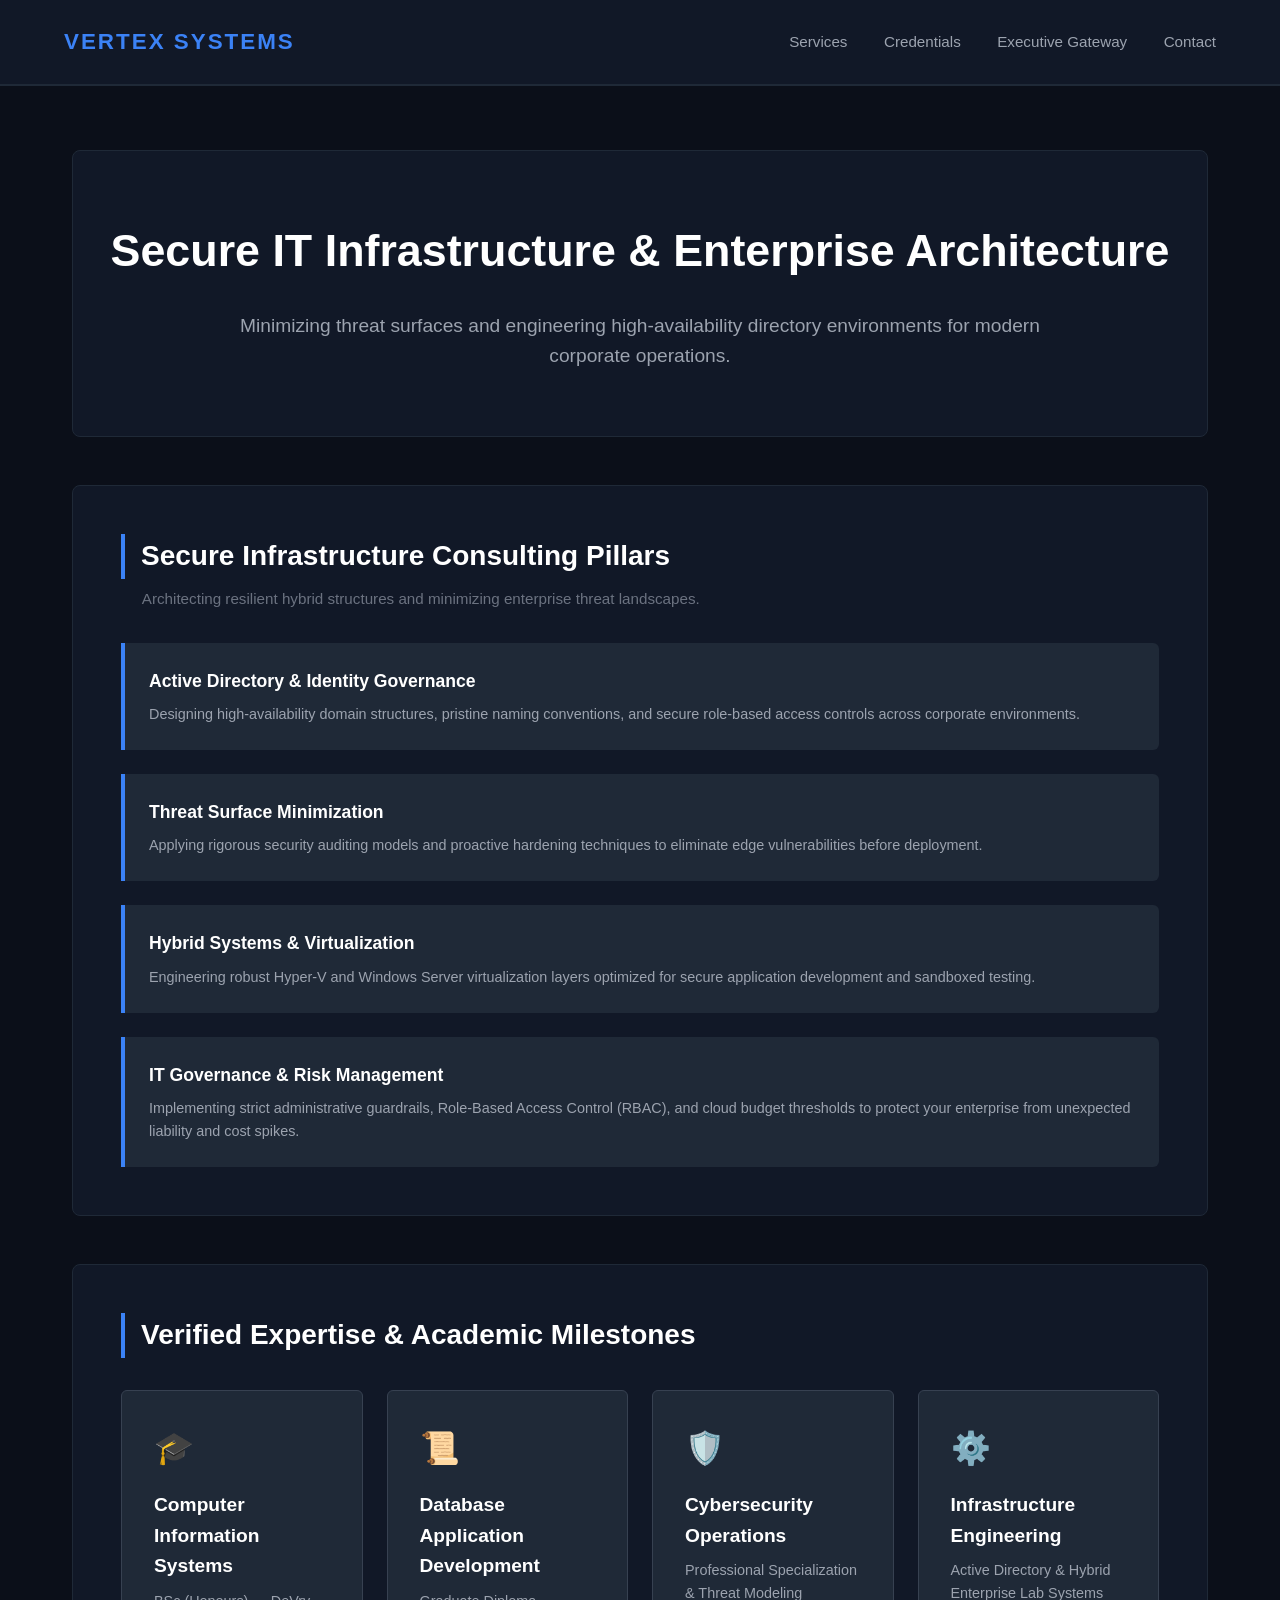
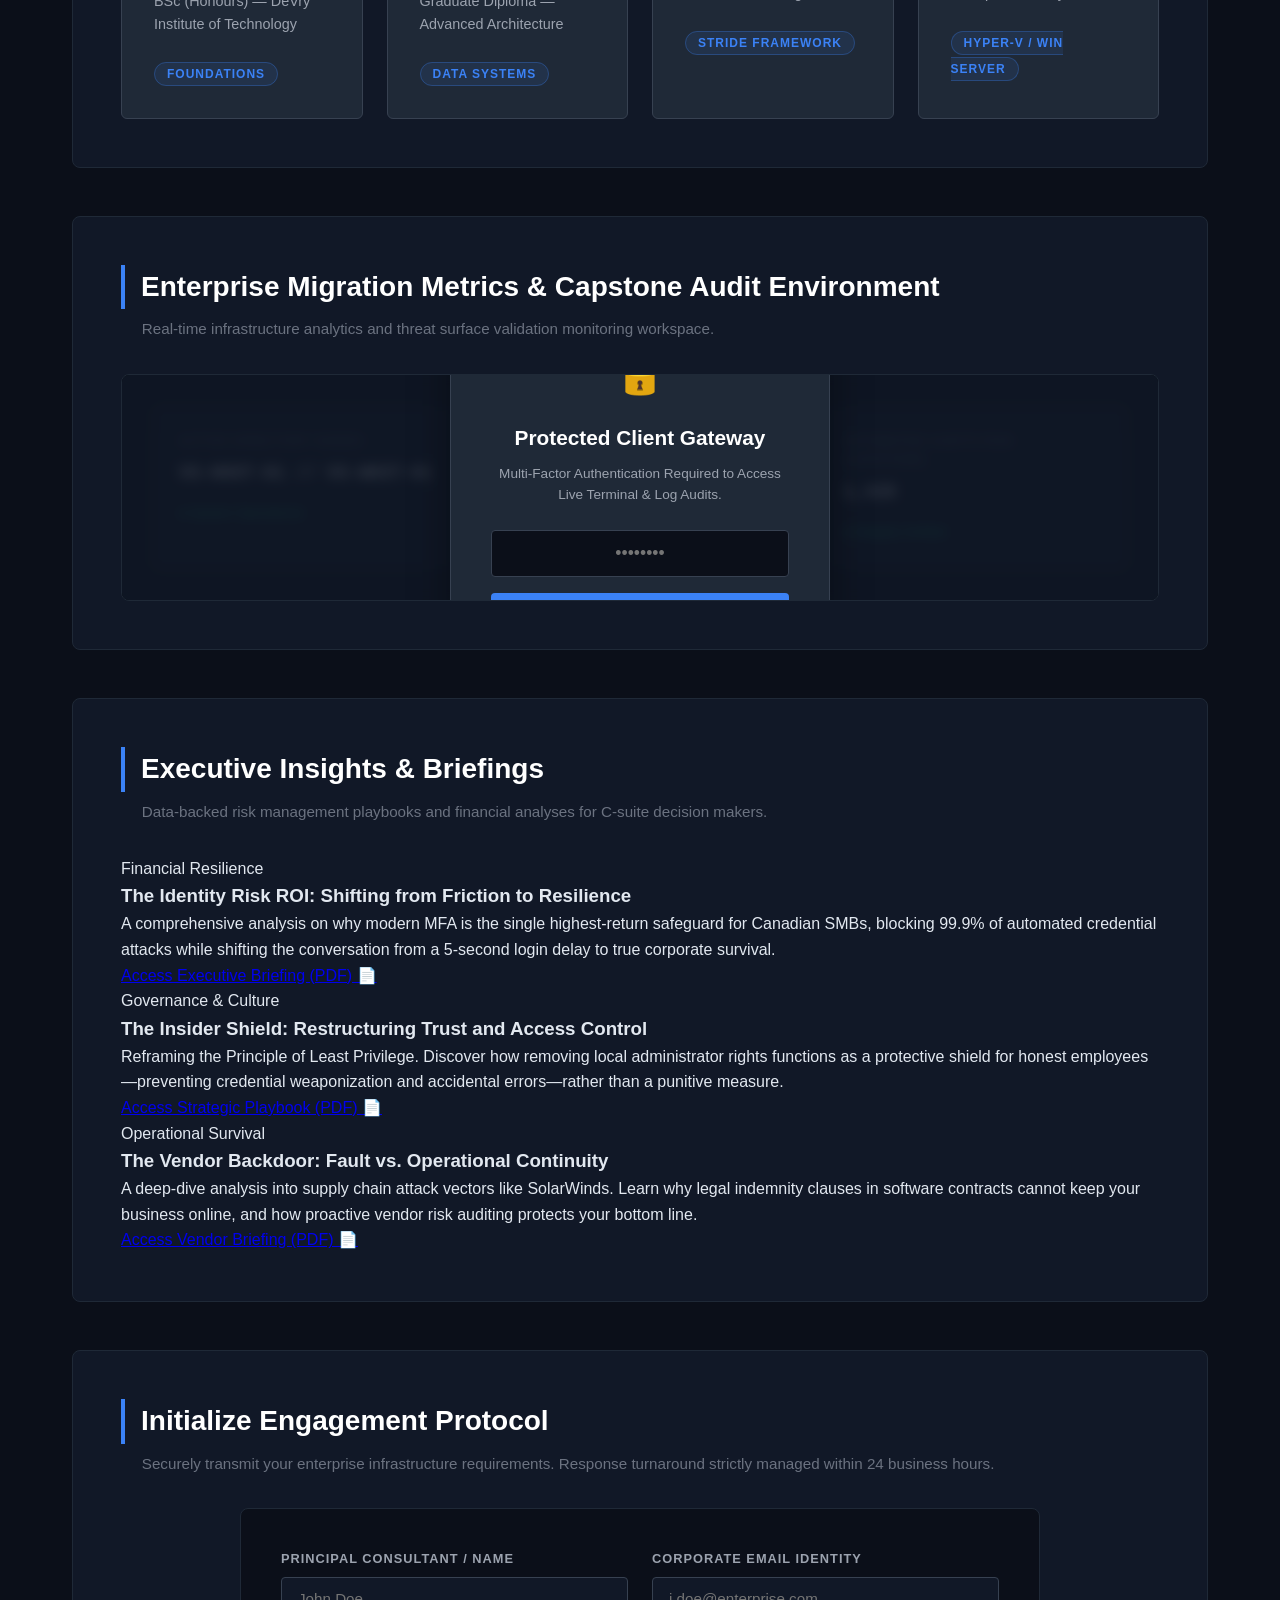
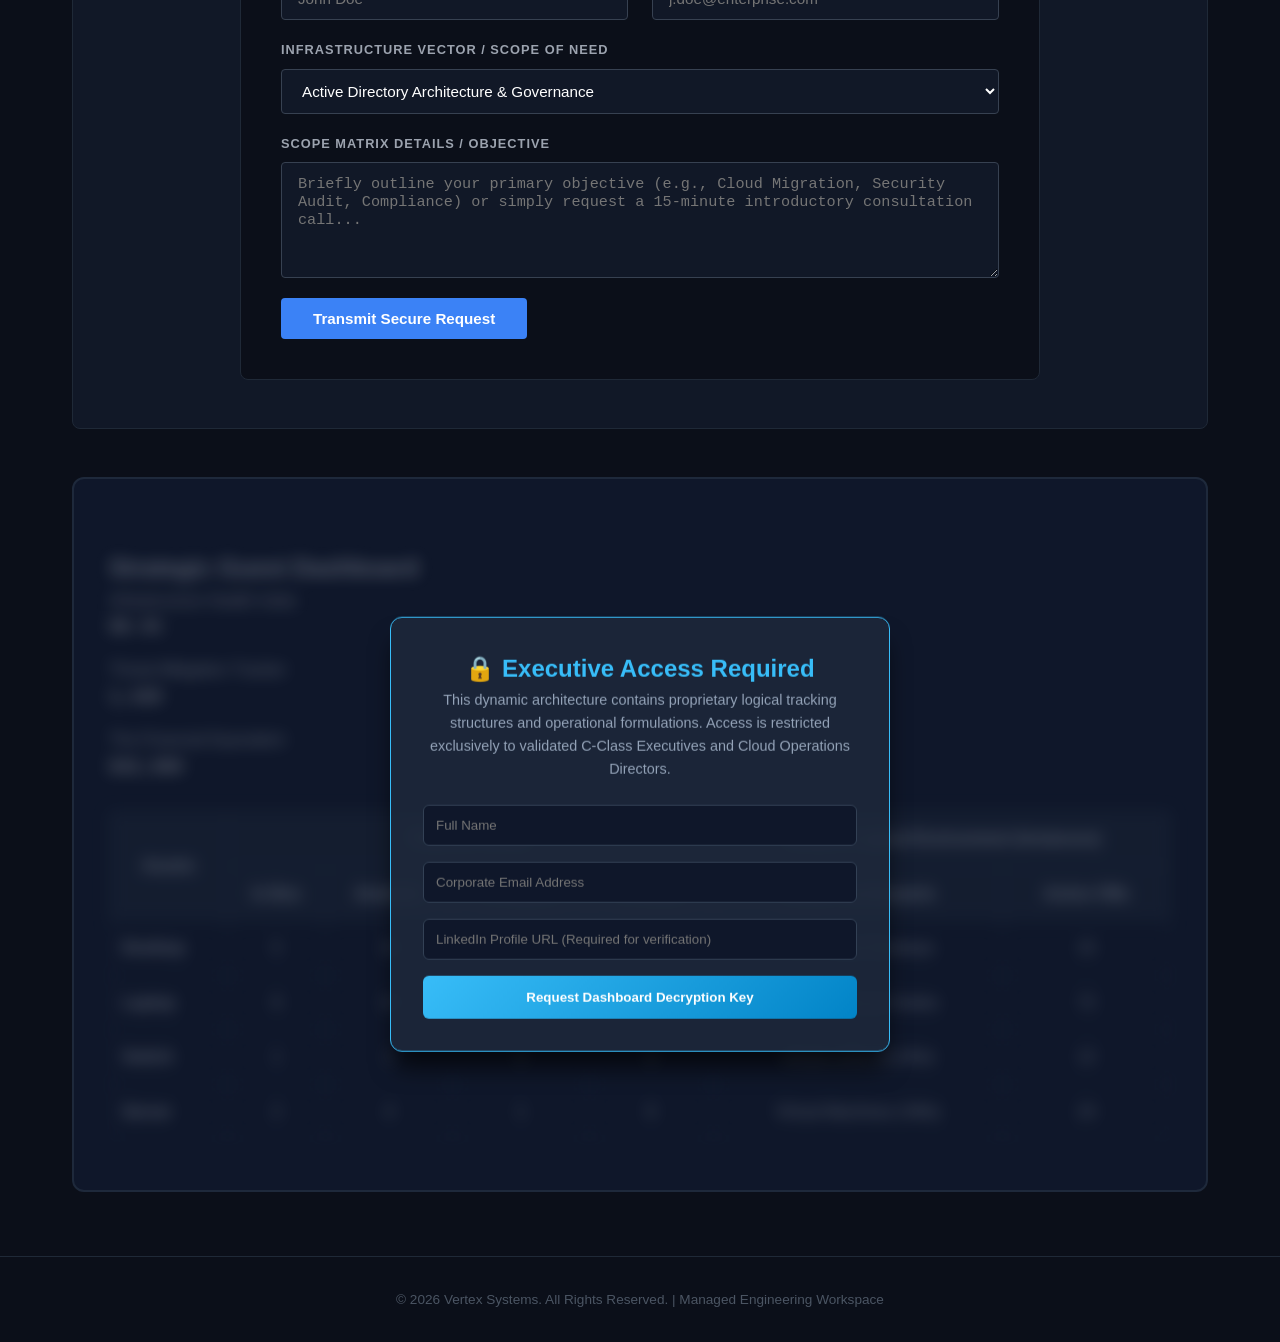
==== index.html @ 4aa9e93c "Fresh deployment to Vertex Systems organization" ====
<!DOCTYPE html>
<html lang="en">

<head>
    <meta charset="UTF-8">
    <meta name="viewport" content="width=device-width, initial-scale=1.0">
    <title>Vertex Systems | Secure Infrastructure Consulting</title>
    <link rel="stylesheet" href="style.css">
</head>

<body>

    <header>
        <div class="logo">VERTEX SYSTEMS</div>
        <nav>
            <a href="#services">Services</a>
            <a href="#portfolio">Credentials</a>
            <a href="#dashboard">Executive Gateway</a>
            <a href="#contact">Contact</a>
        </nav>
    </header>

    <main>

        <section id="hero">
            <h1>Secure IT Infrastructure & Enterprise Architecture</h1>
            <p>Minimizing threat surfaces and engineering high-availability directory environments for modern corporate
                operations.</p>
        </section>

        <section id="services">
            <h2>Secure Infrastructure Consulting Pillars</h2>
            <p class="section-subtitle">Architecting resilient hybrid structures and minimizing enterprise threat
                landscapes.</p>

            <div class="services-list">
                <div class="service-item">
                    <h4>Active Directory & Identity Governance</h4>
                    <p>Designing high-availability domain structures, pristine naming conventions, and secure role-based
                        access controls across corporate environments.</p>
                </div>
                <div class="service-item">
                    <h4>Threat Surface Minimization</h4>
                    <p>Applying rigorous security auditing models and proactive hardening techniques to eliminate edge
                        vulnerabilities before deployment.</p>
                </div>
                <!-- 3. Hybrid Systems Section -->
                <div class="service-item">
                    <h4>Hybrid Systems & Virtualization</h4>
                    <p>Engineering robust Hyper-V and Windows Server virtualization layers optimized for secure
                        application development and sandboxed testing.</p>
                </div> <!-- 👈 THIS CLOSING TAG MUST SIT DIRECTLY HERE -->

                <!-- 4. Governance Section -->
                <div class="service-item">
                    <h4>IT Governance & Risk Management</h4>
                    <p>Implementing strict administrative guardrails, Role-Based Access Control (RBAC), and cloud budget
                        thresholds to protect your enterprise from unexpected liability and cost spikes.</p>
                </div>
            </div>
            </div>
        </section>

        <section id="portfolio">
            <h2>Verified Expertise & Academic Milestones</h2>
            <div class="credentials-grid">

                <div class="credential-card">
                    <div class="card-icon">🎓</div>
                    <h3>Computer Information Systems</h3>
                    <p>BSc (Honours) — DeVry Institute of Technology</p>
                    <span class="badge">Foundations</span>
                </div>

                <div class="credential-card">
                    <div class="card-icon">📜</div>
                    <h3>Database Application Development</h3>
                    <p>Graduate Diploma — Advanced Architecture</p>
                    <span class="badge">Data Systems</span>
                </div>

                <div class="credential-card">
                    <div class="card-icon">🛡️</div>
                    <h3>Cybersecurity Operations</h3>
                    <p>Professional Specialization & Threat Modeling</p>
                    <span class="badge">STRIDE Framework</span>
                </div>

                <div class="credential-card">
                    <div class="card-icon">⚙️</div>
                    <h3>Infrastructure Engineering</h3>
                    <p>Active Directory & Hybrid Enterprise Lab Systems</p>
                    <span class="badge">Hyper-V / Win Server</span>
                </div>

            </div>
        </section>

        <section id="dashboard">
            <h2>Enterprise Migration Metrics & Capstone Audit Environment</h2>
            <p class="section-subtitle">Real-time infrastructure analytics and threat surface validation monitoring
                workspace.</p>

            <div class="dashboard-wrapper">
                <div class="metrics-grid">
                    <div class="metric-box">
                        <span class="metric-label">Active Directory Nodes</span>
                        <span class="metric-value">VS-HOST-01 // VS-WKST-01</span>
                        <span class="metric-status online">● System Operational</span>
                    </div>
                    <div class="metric-box">
                        <span class="metric-label">Active Threat Surface Index</span>
                        <span class="metric-value">0.02%</span>
                        <span class="metric-status secure">● Highly Protected</span>
                    </div>
                    <div class="metric-box">
                        <span class="metric-label">Automated Audits Run (Capstone)</span>
                        <span class="metric-value">1,428</span>
                        <span class="metric-status complete">● Integrity Verified</span>
                    </div>
                </div>

                <div class="dashboard-overlay">
                    <div class="login-prompt">
                        <div class="shield-lock">🔒</div>
                        <h3>Protected Client Gateway</h3>
                        <p>Multi-Factor Authentication Required to Access Live Terminal & Log Audits.</p>
                        <input type="password" placeholder="••••••••" disabled class="mock-input">
                        <button class="mock-btn" onclick="return false;">Authenticate Gateway</button>
                    </div>
                </div>
            </div>
        </section>
        <!-- ========================================== -->
        <!--       EXECUTIVE INSIGHTS LIBRARY SECTION    -->
        <!-- ========================================== -->
        <section id="insights" class="insights-section">
            <div class="section-header">
                <h2>Executive Insights & Briefings</h2>
                <p class="section-subtitle">Data-backed risk management playbooks and financial analyses for C-suite
                    decision makers.</p>
            </div>

            <div class="insights-container">
                <!-- Card 1: Identity Risk ROI -->
                <div class="insight-card">
                    <div class="card-tag">Financial Resilience</div>
                    <h3>The Identity Risk ROI: Shifting from Friction to Resilience</h3>
                    <p>A comprehensive analysis on why modern MFA is the single highest-return safeguard for Canadian
                        SMBs, blocking 99.9% of automated credential attacks while shifting the conversation from a
                        5-second login delay to true corporate survival.</p>
                    <a href="assets/docs/VTX_Identity_Risk_ROI.pdf" class="insight-btn" target="_blank">Access Executive
                        Briefing (PDF) 📄</a>
                </div>

                <!-- Card 2: Insider Threat Shield -->
                <div class="insight-card">
                    <div class="card-tag">Governance & Culture</div>
                    <h3>The Insider Shield: Restructuring Trust and Access Control</h3>
                    <p>Reframing the Principle of Least Privilege. Discover how removing local administrator rights
                        functions as a protective shield for honest employees—preventing credential weaponization and
                        accidental errors—rather than a punitive measure.</p>
                    <a href="assets/docs/VTX_Insider_Threat_Shield.pdf" class="insight-btn" target="_blank">Access
                        Strategic Playbook (PDF) 📄</a>
                </div>

                <!-- Card 3: Supply Chain Risk -->
                <div class="insight-card">
                    <div class="card-tag">Operational Survival</div>
                    <h3>The Vendor Backdoor: Fault vs. Operational Continuity</h3>
                    <p>A deep-dive analysis into supply chain attack vectors like SolarWinds. Learn why legal indemnity
                        clauses in software contracts cannot keep your business online, and how proactive vendor risk
                        auditing protects your bottom line.</p>
                    <a href="assets/docs/VTX_Supply_Chain_Risk.pdf" class="insight-btn" target="_blank">Access Vendor
                        Briefing (PDF) 📄</a>
                </div>
            </div>
        </section>
        <section id="contact">
            <h2>Initialize Engagement Protocol</h2>
            <p class="section-subtitle">Securely transmit your enterprise infrastructure requirements. Response
                turnaround strictly managed within 24 business hours.</p>

            <div class="contact-container">
                <form class="secure-form" action="https://formspree.io/f/mpqnklyq" method="POST" id="engagement-form">
                    <div class="form-row">
                        <div class="input-group">
                            <label>Principal Consultant / Name</label>
                            <input type="text" name="name" placeholder="John Doe" required>
                        </div>
                        <div class="input-group">
                            <label>Corporate Email Identity</label>
                            <input type="email" name="email" placeholder="j.doe@enterprise.com" required>
                        </div>
                    </div>

                    <div class="input-group">
                        <label>Infrastructure Vector / Scope of Need</label>
                        <select name="vector">
                            <option value="Active Directory Architecture & Governance">Active Directory Architecture &
                                Governance</option>
                            <option value="Threat Surface Minimization & Hardening">Threat Surface Minimization &
                                Hardening</option>
                            <option value="Hybrid Infrastructure & Hyper-V Deployment">Hybrid Infrastructure & Hyper-V
                                Deployment</option>
                            <option value="Full-Scale Corporate Security Audit">Full-Scale Corporate Security Audit
                            </option>
                        </select>
                    </div>

                    <div class="input-group">
                        <label>SCOPE MATRIX DETAILS / OBJECTIVE</label>
                        <textarea rows="5" name="details"
                            placeholder="Briefly outline your primary objective (e.g., Cloud Migration, Security Audit, Compliance) or simply request a 15-minute introductory consultation call..."></textarea>
                    </div>

                    <button type="submit" class="submit-btn">Transmit Secure Request</button>
                </form>
            </div>
        </section>
        <!-- 1. ADD THIS NEW WRAPPER AND OVERLAY RIGHT ABOVE YOUR CODE -->
        <div class="executive-gate-wrapper">

            <div class="gatekeeper-overlay">
                <h3>🔒 Executive Access Required</h3>
                <p>This dynamic architecture contains proprietary logical tracking structures and operational
                    formulations. Access is restricted exclusively to validated C-Class Executives and Cloud Operations
                    Directors.</p>

                <form id="gatekeeperForm"
                    onsubmit="event.preventDefault(); alert('Access Request Submitted. Your LinkedIn profile will be verified manually within 2 business hours.');">
                    <input type="text" placeholder="Full Name" class="gate-input" required />
                    <input type="email" placeholder="Corporate Email Address" class="gate-input" required />
                    <input type="url" placeholder="LinkedIn Profile URL (Required for verification)" class="gate-input"
                        required />
                    <button type="submit" class="gate-btn">Request Dashboard Decryption Key</button>
                </form>
            </div>

            <!-- 2. ADD THIS BLUR TAG RIGHT BEFORE YOUR CODE STARTS -->
            <div class="dashboard-blur-container">

                <!-- ======================================================== -->
                <div class="dashboard-container">
                    <h2>Strategic Guest Dashboard</h2>

                    <div class="macro-metrics">
                        <div class="metric-card">
                            <span>Infrastructure Health Index</span>
                            <div class="metric-value" id="health-index">--%</div>
                        </div>
                        <div class="metric-card">
                            <span>Threat Mitigation Tracker</span>
                            <div class="metric-value" id="threat-tracker">--</div>
                        </div>
                        <div class="metric-card">
                            <span>The Financial Equivalent</span>
                            <div class="metric-value" id="financial-value">$--</div>
                        </div>
                    </div>

                    <table class="asset-table">
                        <thead>
                            <tr>
                                <th rowspan="2">Assets</th>
                                <th colspan="4" class="header-physical">Physical Assets</th>
                                <th colspan="2" class="header-virtual">Virtual & Logical Environment (Instances)</th>
                            </tr>
                            <tr>
                                <th>In Box</th>
                                <th>Available</th>
                                <th>In Repairs</th>
                                <th>In Action</th>
                                <th>Virtual Counterparts</th>
                                <th>Active VMs</th>
                            </tr>
                        </thead>
                        <tbody>
                            <tr>
                                <td class="row-header">Desktop</td>
                                <td id="phys-desktop-box">--</td>
                                <td id="phys-desktop-avail">--</td>
                                <td id="phys-desktop-repair">--</td>
                                <td id="phys-desktop-action">--</td>
                                <td>VDI / Cloud Desktops</td>
                                <td id="virt-desktop-vms" class="virt-cell">--</td>
                            </tr>
                            <tr>
                                <td class="row-header">Laptop</td>
                                <td id="phys-laptop-box">--</td>
                                <td id="phys-laptop-avail">--</td>
                                <td id="phys-laptop-repair">--</td>
                                <td id="phys-laptop-action">--</td>
                                <td>Remote Secure Nodes</td>
                                <td id="virt-laptop-vms" class="virt-cell">--</td>
                            </tr>
                            <tr>
                                <td class="row-header">Switch</td>
                                <td id="phys-switch-box">--</td>
                                <td id="phys-switch-avail">--</td>
                                <td id="phys-switch-repair">--</td>
                                <td id="phys-switch-action">--</td>
                                <td>Virtual LANs (VLANs)</td>
                                <td id="virt-switch-vms" class="virt-cell">--</td>
                            </tr>
                            <tr>
                                <td class="row-header">Server</td>
                                <td id="phys-server-box">--</td>
                                <td id="phys-server-avail">--</td>
                                <td id="phys-server-repair">--</td>
                                <td id="phys-server-action">--</td>
                                <td>Virtual Machines (VMs)</td>
                                <td id="virt-server-vms" class="virt-cell">--</td>
                            </tr>
                        </tbody>
                    </table>
                </div>
                <!-- ======================================================== -->

                <!-- 3. ADD THESE TWO CLOSING TAGS AT THE VERY END (Below your table) -->
            </div> <!-- Closes the dashboard-blur-container -->
        </div> <!-- Closes the executive-gate-wrapper -->
    </main>

    <footer>
        <p>&copy; 2026 Vertex Systems. All Rights Reserved. | Managed Engineering Workspace</p>
    </footer>
    <script src="js/bootstrap.bundle.min.js"></script>


    <script src="app.js" defer></script>
</body>

</html>
---- style.css ----
/* ==========================================================================
   VERTEX SYSTEMS - CORE STRUCTURAL BLUEPRINT
   ========================================================================== */

/* 1. GLOBAL RESET & BASE RULES */
* {
    margin: 0;
    padding: 0;
    box-sizing: border-box;
}

body {
    font-family: 'Segoe UI', Tahoma, Geneva, Verdana, sans-serif;
    background-color: #0b0f19;
    /* Deep Tech Slate Dark Mode */
    color: #e2e8f0;
    /* Crisp Off-White Text */
    line-height: 1.6;
}

/* 2. HEADER & NAVIGATION LAYOUT */
header {
    background-color: #111827;
    /* Dark Obsidian Banner */
    display: flex;
    justify-content: space-between;
    align-items: center;
    padding: 1.5rem 4rem;
    border-bottom: 2px solid #1f2937;
    /* Clean Accent Separator */
    position: sticky;
    top: 0;
    z-index: 100;
}

header .logo {
    font-size: 1.4rem;
    font-weight: 700;
    letter-spacing: 2px;
    color: #3b82f6;
    /* Cyber Blue Accent */
}

nav a {
    color: #9ca3af;
    text-decoration: none;
    margin-left: 2rem;
    font-size: 0.95rem;
    font-weight: 500;
    transition: color 0.3s ease;
}

nav a:hover {
    color: #3b82f6;
    /* Smooth Hover Transition */
}

/* 3. MAIN WORKSPACE CONTAINER */
main {
    max-width: 1200px;
    margin: 0 auto;
    padding: 4rem 2rem;
}

/* 4. HERO INTRODUCTION SECTION */
#hero {
    text-align: center;
    padding: 4rem 1rem 4rem 1rem;
}

#hero h1 {
    font-size: 2.8rem;
    color: #ffffff;
    margin-bottom: 1.5rem;
    font-weight: 800;
}

#hero p {
    font-size: 1.2rem;
    color: #9ca3af;
    max-width: 800px;
    margin: 0 auto;
}

/* 5. GENERAL SECTION CONTAINER BOILERPLATE */
section {
    background-color: #111827;
    border: 1px solid #1f2937;
    border-radius: 8px;
    padding: 3rem;
    margin-bottom: 3rem;
}

section h2 {
    font-size: 1.75rem;
    color: #ffffff;
    margin-bottom: 0.5rem;
    border-left: 4px solid #3b82f6;
    /* Brand Identity Bar */
    padding-left: 1rem;
}

.section-subtitle {
    color: #6b7280;
    font-size: 0.95rem;
    margin-bottom: 2rem;
    padding-left: 1.3rem;
}

/* 6. SERVICES SECTION PILLARS */
.services-list {
    display: flex;
    flex-direction: column;
    gap: 1.5rem;
}

.service-item {
    background-color: #1f2937;
    border-left: 4px solid #3b82f6;
    /* Accent brand edge */
    padding: 1.5rem;
    border-radius: 0 6px 6px 0;
    transition: transform 0.2s ease, background-color 0.2s ease;
}

.service-item:hover {
    transform: translateX(5px);
    /* Smooth nudge forward on hover */
    background-color: #253047;
    /* Deepens slightly */
}

.service-item h4 {
    color: #ffffff;
    font-size: 1.1rem;
    margin-bottom: 0.5rem;
}

.service-item p {
    font-size: 0.9rem;
    color: #9ca3af;
}

/* 7. TRUST VAULT CREDENTIALS GRID */
.credentials-grid {
    display: grid;
    grid-template-columns: repeat(auto-fit, minmax(200px, 1fr));
    gap: 1.5rem;
    margin-top: 2rem;
}

.credential-card {
    background-color: #1f2937;
    border: 1px solid #374151;
    border-radius: 6px;
    padding: 2rem;
    position: relative;
    transition: transform 0.3s ease, border-color 0.3s ease, box-shadow 0.3s ease;
}

.credential-card:hover {
    transform: translateY(-5px);
    border-color: #3b82f6;
    box-shadow: 0 10px 20px rgba(59, 130, 246, 0.1);
}

.card-icon {
    font-size: 2rem;
    margin-bottom: 1rem;
}

.credential-card h3 {
    color: #ffffff;
    font-size: 1.2rem;
    margin-bottom: 0.5rem;
}

.credential-card p {
    font-size: 0.9rem;
    color: #9ca3af;
    margin-bottom: 1.5rem;
}

.badge {
    background-color: rgba(59, 130, 246, 0.1);
    color: #3b82f6;
    border: 1px solid rgba(59, 130, 246, 0.3);
    padding: 0.25rem 0.75rem;
    font-size: 0.75rem;
    font-weight: 600;
    border-radius: 50px;
    text-transform: uppercase;
    letter-spacing: 1px;
}

/* 8. EXECUTIVE GATEWAY & MOCK DASHBOARD STYLES */
.dashboard-wrapper {
    position: relative;
    background-color: #0b0f19;
    border: 1px solid #1f2937;
    border-radius: 8px;
    padding: 2rem;
    overflow: hidden;
}

.metrics-grid {
    display: grid;
    grid-template-columns: repeat(auto-fit, minmax(220px, 1fr));
    gap: 1.5rem;
    filter: blur(2px);
    opacity: 0.6;
}

.metric-box {
    background-color: #111827;
    border: 1px solid #1f2937;
    border-radius: 6px;
    padding: 1.5rem;
    display: flex;
    flex-direction: column;
}

.metric-label {
    font-size: 0.75rem;
    text-transform: uppercase;
    letter-spacing: 1px;
    color: #6b7280;
    margin-bottom: 0.5rem;
}

.metric-value {
    font-size: 1.1rem;
    font-weight: 700;
    color: #ffffff;
    margin-bottom: 1rem;
    font-family: 'Courier New', Courier, monospace;
}

.metric-status {
    font-size: 0.8rem;
    font-weight: 500;
}

.metric-status.online {
    color: #10b981;
}

.metric-status.secure {
    color: #3b82f6;
}

.metric-status.complete {
    color: #10b981;
}

.dashboard-overlay {
    position: absolute;
    top: 0;
    left: 0;
    width: 100%;
    height: 100%;
    background: rgba(17, 24, 39, 0.75);
    backdrop-filter: blur(6px);
    display: flex;
    justify-content: center;
    align-items: center;
    padding: 2rem;
}

.login-prompt {
    text-align: center;
    max-width: 380px;
    background-color: #1f2937;
    border: 1px solid #374151;
    padding: 2.5rem;
    border-radius: 8px;
    box-shadow: 0 20px 40px rgba(0, 0, 0, 0.4);
}

.shield-lock {
    font-size: 2.5rem;
    margin-bottom: 1rem;
}

.login-prompt h3 {
    color: #ffffff;
    font-size: 1.3rem;
    margin-bottom: 0.5rem;
}

.login-prompt p {
    font-size: 0.85rem;
    color: #9ca3af;
    margin-bottom: 1.5rem;
}

.mock-input {
    width: 100%;
    padding: 0.75rem 1rem;
    background-color: #0b0f19;
    border: 1px solid #374151;
    border-radius: 4px;
    color: #ffffff;
    text-align: center;
    margin-bottom: 1rem;
    font-size: 1.1rem;
}

.mock-btn {
    width: 100%;
    padding: 0.75rem;
    background-color: #3b82f6;
    color: #ffffff;
    border: none;
    border-radius: 4px;
    font-weight: 600;
    font-size: 0.9rem;
    cursor: not-allowed;
    transition: background-color 0.2s;
}

.mock-btn:hover {
    background-color: #2563eb;
}

/* ==========================================================================
   8.5 CONTACT SECURE GATEWAY FORM
   ========================================================================== */
.contact-container {
    max-width: 800px;
    margin: 0 auto;
    background-color: #0b0f19;
    border: 1px solid #1f2937;
    border-radius: 8px;
    padding: 2.5rem;
}

.secure-form {
    max-width: 800px;
    /* Or whatever width you've set */
    margin: 0 auto;
    /* 0 top/bottom, AUTOMATICALLY balances left/right */
    display: flex;
    flex-direction: column;
    gap: 20px;
    /* Automatically forces uniform vertical spacing between blocks */
}

.form-row {
    display: grid;
    grid-template-columns: repeat(auto-fit, minmax(300px, 1fr));
    gap: 1.5rem;
}

.input-group {
    display: flex;
    flex-direction: column;
    gap: 0.5rem;
}

.input-group label {
    font-size: 0.8rem;
    text-transform: uppercase;
    letter-spacing: 1px;
    color: #9ca3af;
    font-weight: 600;
}

.input-group input,
.input-group select,
.input-group textarea {
    width: 100%;
    padding: 0.75rem 1rem;
    background-color: #111827;
    border: 1px solid #374151;
    border-radius: 4px;
    color: #ffffff;
    font-size: 0.95rem;
    transition: border-color 0.2s, box-shadow 0.2s;
    width: 100%;
    box-sizing: border-box;
    /* Crucial: Forces padding to stay inside the boundary so nothing overflows */
}

/* Elegant focus halos */
.input-group input:focus,
.input-group select:focus,
.input-group textarea:focus {
    outline: none;
    border-color: #3b82f6;
    box-shadow: 0 0 0 3px rgba(59, 130, 246, 0.15);
}

.submit-btn {
    align-self: flex-start;
    padding: 0.75rem 2rem;
    background-color: #3b82f6;
    color: #ffffff;
    border: none;
    border-radius: 4px;
    font-weight: 600;
    font-size: 0.95rem;
    cursor: pointer;
    transition: background-color 0.2s, transform 0.1s;
}

.submit-btn:hover {
    background-color: #2563eb;
}

.submit-btn:active {
    transform: scale(0.98);
}

/* 9. FOOTER COMPLIANCE BAR */
footer {
    text-align: center;
    padding: 2rem;
    background-color: #0b0f19;
    border-top: 1px solid #1f2937;
    color: #4b5563;
    font-size: 0.85rem;
}

/* Fix dashboard spacing and create crisp grid boxes */
.dashboard-container {
    padding: 30px 15px;
    margin-top: 20px;
}

.asset-table {
    width: 100%;
    border-collapse: collapse;
    margin-top: 30px;
}

/* Force clean visual grid boxes around every cell */
.asset-table th,
.asset-table td {
    border: 1px solid #334155 !important;
    /* Clean slate-gray border borders */
    padding: 14px 12px !important;
    text-align: center;
    vertical-align: middle;
}

.asset-table th {
    background-color: #1e293b;
    font-weight: 600;
}

/* Align text for row headers */
.row-header {
    text-align: left !important;
    font-weight: bold;
}

/* Premium Vetting Gate Container */
.executive-gate-wrapper {
    position: relative;
    border-radius: 12px;
    overflow: hidden;
    background-color: #0f172a;
    /* Deep navy matching your credential background */
    border: 2px solid #1e293b;
    padding: 20px;
    margin-top: 30px;
}

/* Force the dashboard content underneath to blur out */
.dashboard-blur-container {
    filter: blur(8px);
    pointer-events: none;
    /* Prevents text highlights or copying */
    user-select: none;
    opacity: 0.35;
}

/* The Vetting Panel Centered Over the Blurred Dashboard */
.gatekeeper-overlay {
    position: absolute;
    top: 50%;
    left: 50%;
    transform: translate(-50%, -50%);
    width: 90%;
    max-width: 500px;
    background: rgba(30, 41, 59, 0.85);
    /* Slick translucent slate */
    backdrop-filter: blur(4px);
    border: 1px solid #38bdf8;
    /* Sharp Cyber Blue border accent */
    border-radius: 12px;
    padding: 32px;
    text-align: center;
    box-shadow: 0 20px 25px -5px rgba(0, 0, 0, 0.7);
    z-index: 10;
}

.gatekeeper-overlay h3 {
    color: #38bdf8;
    margin-top: 0;
    font-size: 1.5rem;
    font-weight: 600;
}

.gatekeeper-overlay p {
    color: #94a3b8;
    font-size: 0.9rem;
    margin-bottom: 24px;
}

/* Professional Input Fields */
.gate-input {
    width: 100%;
    padding: 12px;
    margin-bottom: 16px;
    background: #0f172a;
    border: 1px solid #334155;
    border-radius: 6px;
    color: #f8fafc;
    box-sizing: border-box;
}

.gate-input:focus {
    border-color: #38bdf8;
    outline: none;
}

/* Premium Action Button */
.gate-btn {
    width: 100%;
    padding: 14px;
    background: linear-gradient(135deg, #38bdf8 0%, #0284c7 100%);
    color: #ffffff;
    border: none;
    border-radius: 6px;
    font-weight: bold;
    cursor: pointer;
    transition: all 0.2s ease;
}

.gate-btn:hover {
    transform: translateY(-1px);
    box-shadow: 0 4px 12px rgba(56, 189, 248, 0.3);
}
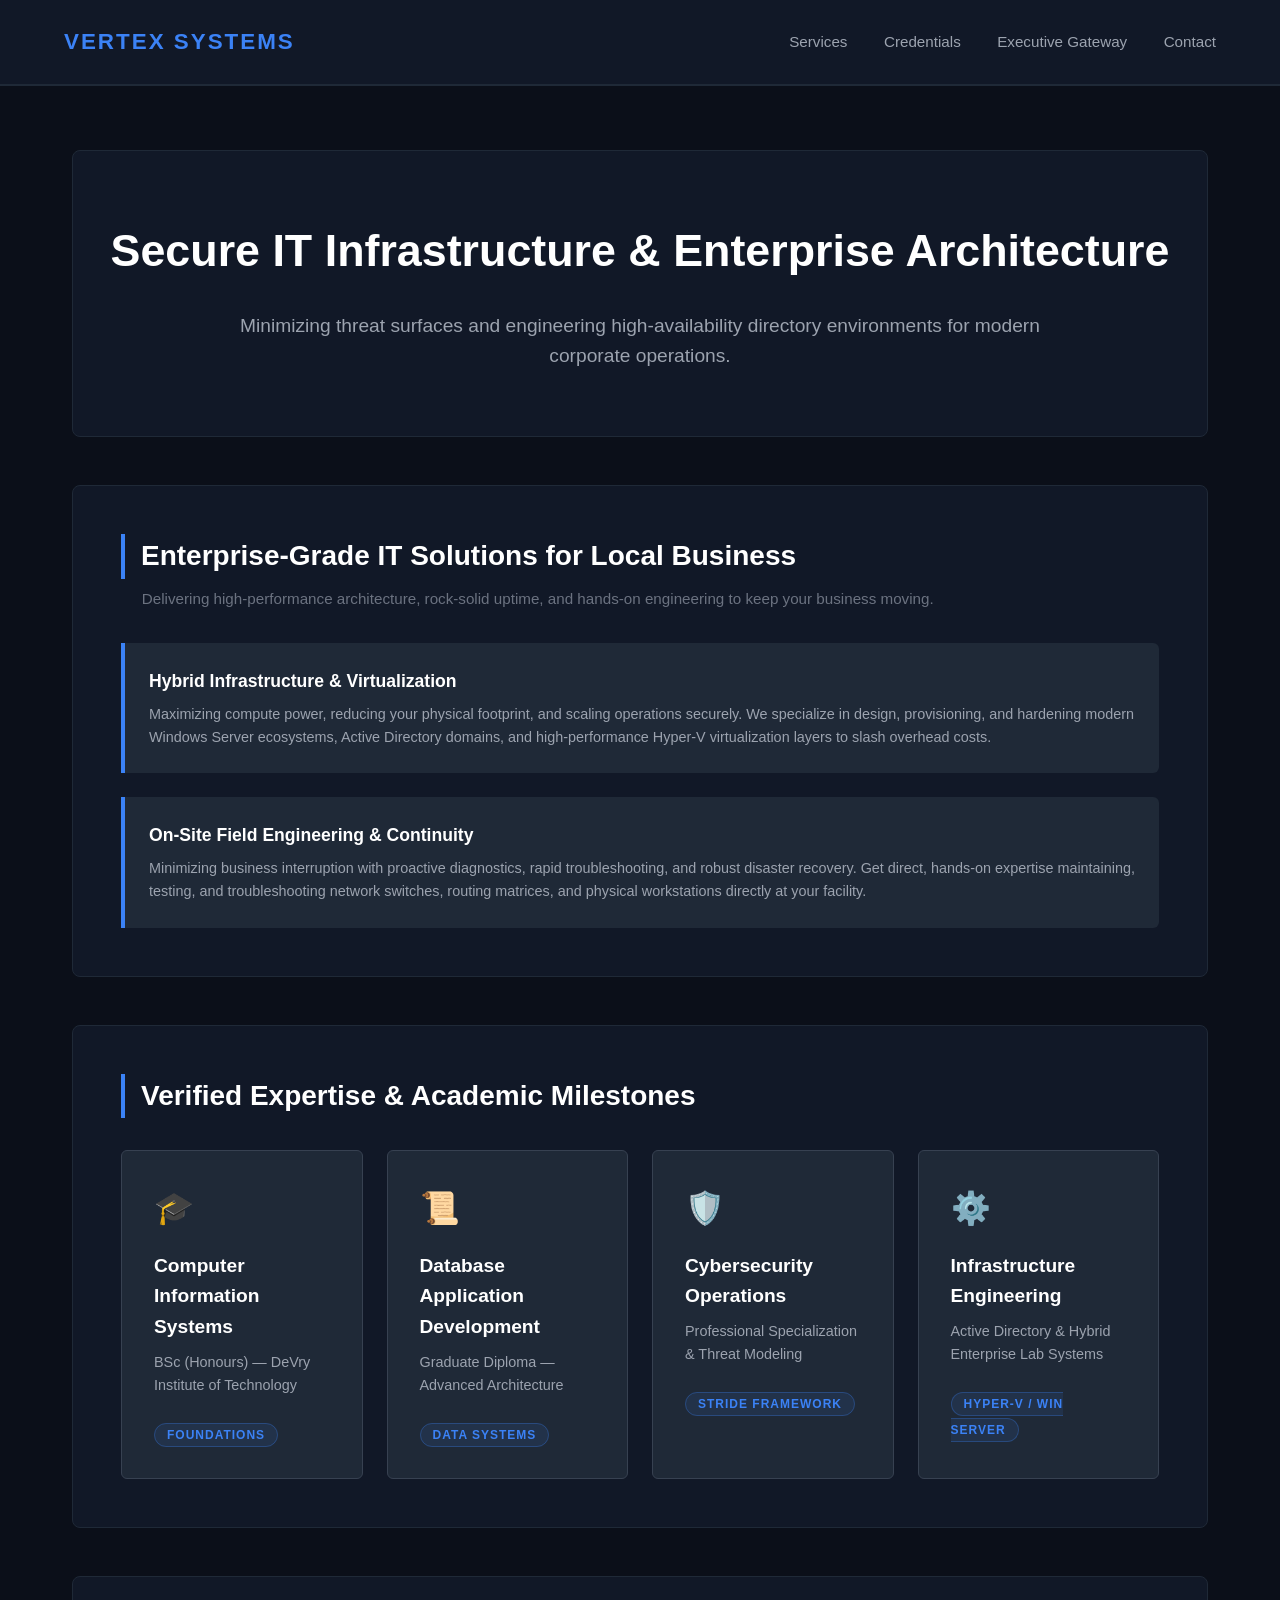
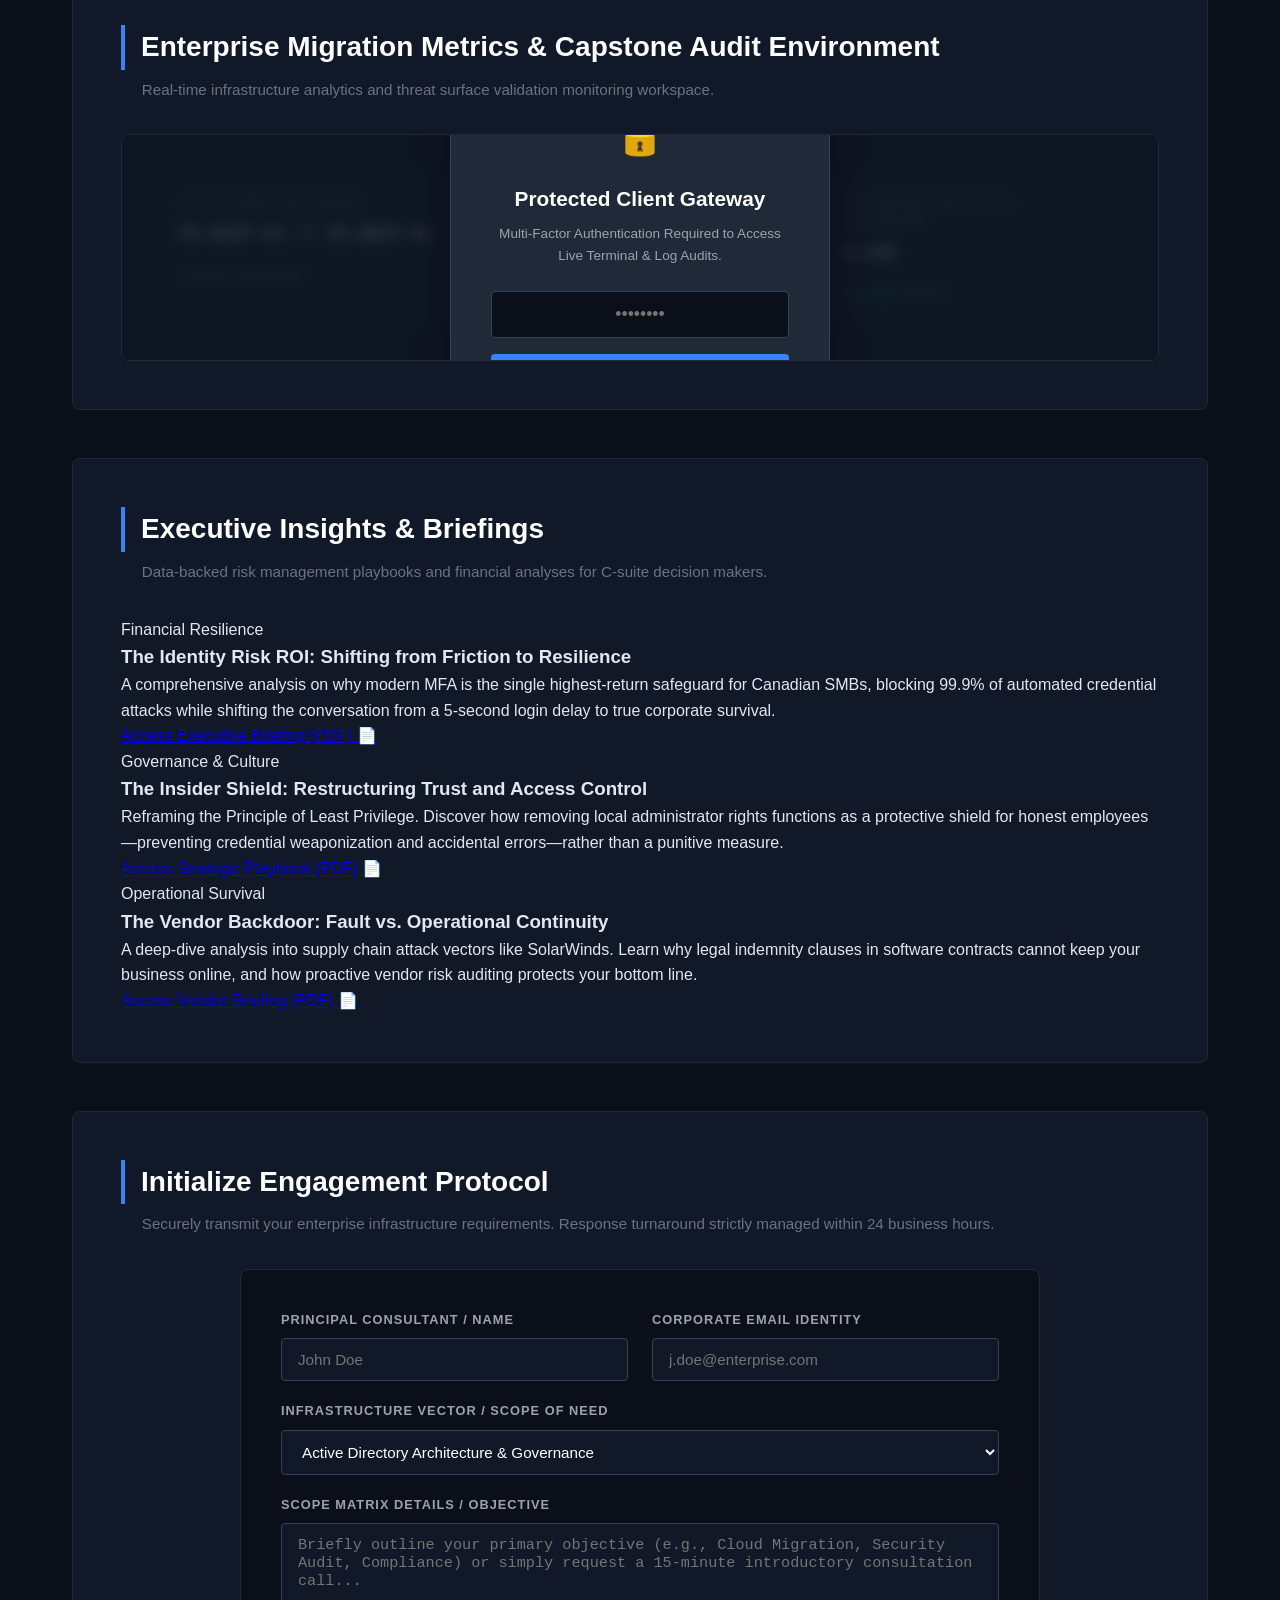
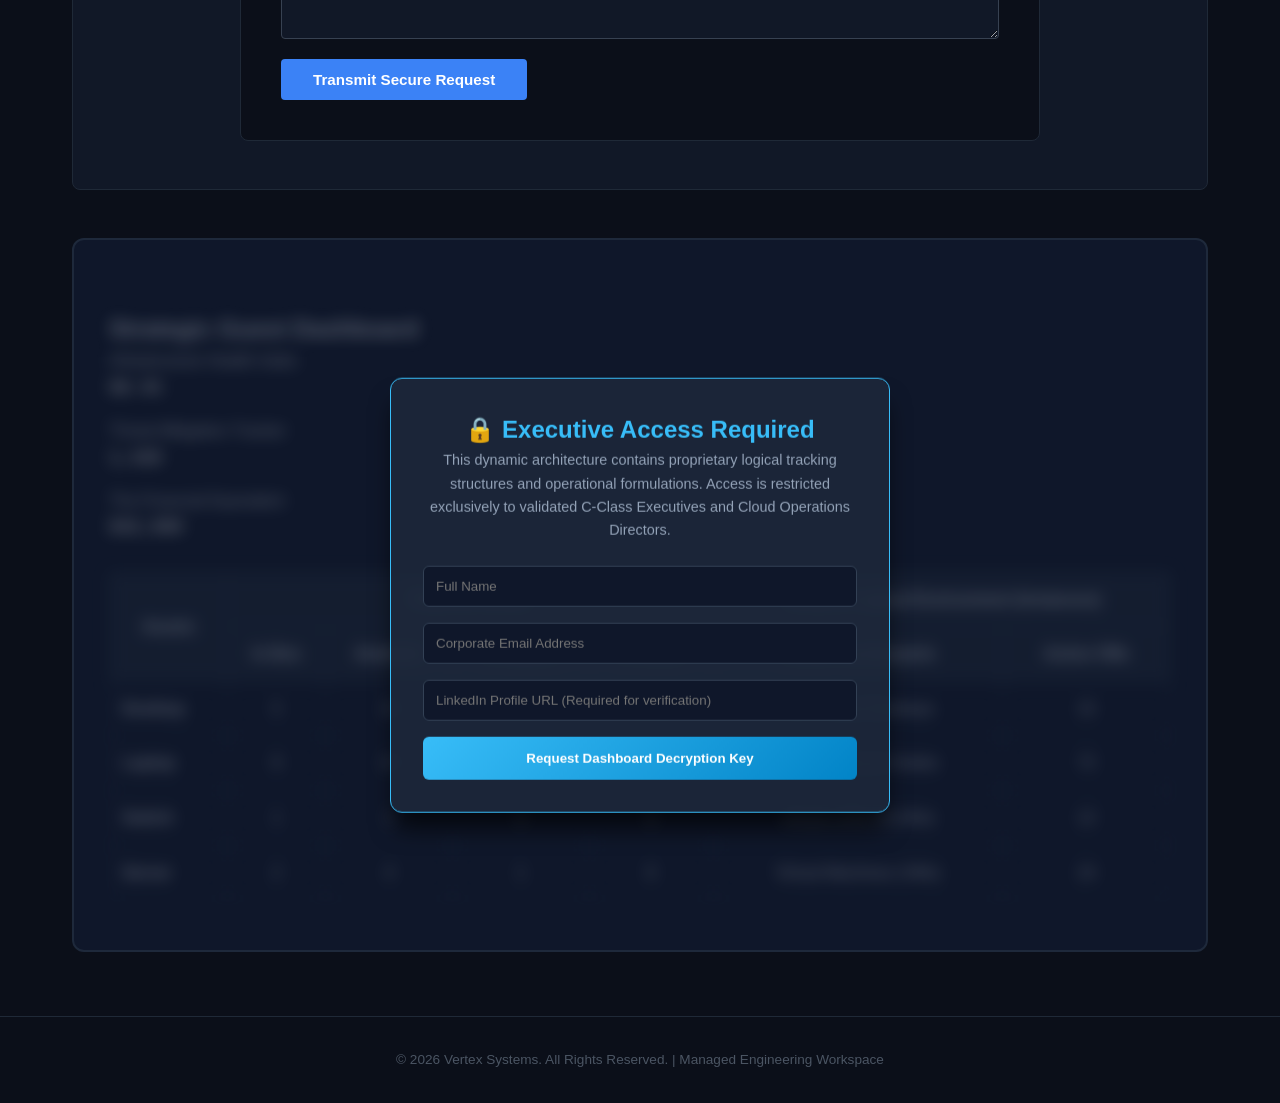
==== commit 53a7075b: "Deploy production services layout" ====
--- a/index.html
+++ b/index.html
@@ -1,334 +1,324 @@
-<!DOCTYPE html>
-<html lang="en">
-
-<head>
-    <meta charset="UTF-8">
-    <meta name="viewport" content="width=device-width, initial-scale=1.0">
-    <title>Vertex Systems | Secure Infrastructure Consulting</title>
-    <link rel="stylesheet" href="style.css">
-</head>
-
-<body>
-
-    <header>
-        <div class="logo">VERTEX SYSTEMS</div>
-        <nav>
-            <a href="#services">Services</a>
-            <a href="#portfolio">Credentials</a>
-            <a href="#dashboard">Executive Gateway</a>
-            <a href="#contact">Contact</a>
-        </nav>
-    </header>
-
-    <main>
-
-        <section id="hero">
-            <h1>Secure IT Infrastructure & Enterprise Architecture</h1>
-            <p>Minimizing threat surfaces and engineering high-availability directory environments for modern corporate
-                operations.</p>
-        </section>
-
-        <section id="services">
-            <h2>Secure Infrastructure Consulting Pillars</h2>
-            <p class="section-subtitle">Architecting resilient hybrid structures and minimizing enterprise threat
-                landscapes.</p>
-
-            <div class="services-list">
-                <div class="service-item">
-                    <h4>Active Directory & Identity Governance</h4>
-                    <p>Designing high-availability domain structures, pristine naming conventions, and secure role-based
-                        access controls across corporate environments.</p>
-                </div>
-                <div class="service-item">
-                    <h4>Threat Surface Minimization</h4>
-                    <p>Applying rigorous security auditing models and proactive hardening techniques to eliminate edge
-                        vulnerabilities before deployment.</p>
-                </div>
-                <!-- 3. Hybrid Systems Section -->
-                <div class="service-item">
-                    <h4>Hybrid Systems & Virtualization</h4>
-                    <p>Engineering robust Hyper-V and Windows Server virtualization layers optimized for secure
-                        application development and sandboxed testing.</p>
-                </div> <!-- 👈 THIS CLOSING TAG MUST SIT DIRECTLY HERE -->
-
-                <!-- 4. Governance Section -->
-                <div class="service-item">
-                    <h4>IT Governance & Risk Management</h4>
-                    <p>Implementing strict administrative guardrails, Role-Based Access Control (RBAC), and cloud budget
-                        thresholds to protect your enterprise from unexpected liability and cost spikes.</p>
-                </div>
-            </div>
-            </div>
-        </section>
-
-        <section id="portfolio">
-            <h2>Verified Expertise & Academic Milestones</h2>
-            <div class="credentials-grid">
-
-                <div class="credential-card">
-                    <div class="card-icon">🎓</div>
-                    <h3>Computer Information Systems</h3>
-                    <p>BSc (Honours) — DeVry Institute of Technology</p>
-                    <span class="badge">Foundations</span>
-                </div>
-
-                <div class="credential-card">
-                    <div class="card-icon">📜</div>
-                    <h3>Database Application Development</h3>
-                    <p>Graduate Diploma — Advanced Architecture</p>
-                    <span class="badge">Data Systems</span>
-                </div>
-
-                <div class="credential-card">
-                    <div class="card-icon">🛡️</div>
-                    <h3>Cybersecurity Operations</h3>
-                    <p>Professional Specialization & Threat Modeling</p>
-                    <span class="badge">STRIDE Framework</span>
-                </div>
-
-                <div class="credential-card">
-                    <div class="card-icon">⚙️</div>
-                    <h3>Infrastructure Engineering</h3>
-                    <p>Active Directory & Hybrid Enterprise Lab Systems</p>
-                    <span class="badge">Hyper-V / Win Server</span>
-                </div>
-
-            </div>
-        </section>
-
-        <section id="dashboard">
-            <h2>Enterprise Migration Metrics & Capstone Audit Environment</h2>
-            <p class="section-subtitle">Real-time infrastructure analytics and threat surface validation monitoring
-                workspace.</p>
-
-            <div class="dashboard-wrapper">
-                <div class="metrics-grid">
-                    <div class="metric-box">
-                        <span class="metric-label">Active Directory Nodes</span>
-                        <span class="metric-value">VS-HOST-01 // VS-WKST-01</span>
-                        <span class="metric-status online">● System Operational</span>
-                    </div>
-                    <div class="metric-box">
-                        <span class="metric-label">Active Threat Surface Index</span>
-                        <span class="metric-value">0.02%</span>
-                        <span class="metric-status secure">● Highly Protected</span>
-                    </div>
-                    <div class="metric-box">
-                        <span class="metric-label">Automated Audits Run (Capstone)</span>
-                        <span class="metric-value">1,428</span>
-                        <span class="metric-status complete">● Integrity Verified</span>
-                    </div>
-                </div>
-
-                <div class="dashboard-overlay">
-                    <div class="login-prompt">
-                        <div class="shield-lock">🔒</div>
-                        <h3>Protected Client Gateway</h3>
-                        <p>Multi-Factor Authentication Required to Access Live Terminal & Log Audits.</p>
-                        <input type="password" placeholder="••••••••" disabled class="mock-input">
-                        <button class="mock-btn" onclick="return false;">Authenticate Gateway</button>
-                    </div>
-                </div>
-            </div>
-        </section>
-        <!-- ========================================== -->
-        <!--       EXECUTIVE INSIGHTS LIBRARY SECTION    -->
-        <!-- ========================================== -->
-        <section id="insights" class="insights-section">
-            <div class="section-header">
-                <h2>Executive Insights & Briefings</h2>
-                <p class="section-subtitle">Data-backed risk management playbooks and financial analyses for C-suite
-                    decision makers.</p>
-            </div>
-
-            <div class="insights-container">
-                <!-- Card 1: Identity Risk ROI -->
-                <div class="insight-card">
-                    <div class="card-tag">Financial Resilience</div>
-                    <h3>The Identity Risk ROI: Shifting from Friction to Resilience</h3>
-                    <p>A comprehensive analysis on why modern MFA is the single highest-return safeguard for Canadian
-                        SMBs, blocking 99.9% of automated credential attacks while shifting the conversation from a
-                        5-second login delay to true corporate survival.</p>
-                    <a href="assets/docs/VTX_Identity_Risk_ROI.pdf" class="insight-btn" target="_blank">Access Executive
-                        Briefing (PDF) 📄</a>
-                </div>
-
-                <!-- Card 2: Insider Threat Shield -->
-                <div class="insight-card">
-                    <div class="card-tag">Governance & Culture</div>
-                    <h3>The Insider Shield: Restructuring Trust and Access Control</h3>
-                    <p>Reframing the Principle of Least Privilege. Discover how removing local administrator rights
-                        functions as a protective shield for honest employees—preventing credential weaponization and
-                        accidental errors—rather than a punitive measure.</p>
-                    <a href="assets/docs/VTX_Insider_Threat_Shield.pdf" class="insight-btn" target="_blank">Access
-                        Strategic Playbook (PDF) 📄</a>
-                </div>
-
-                <!-- Card 3: Supply Chain Risk -->
-                <div class="insight-card">
-                    <div class="card-tag">Operational Survival</div>
-                    <h3>The Vendor Backdoor: Fault vs. Operational Continuity</h3>
-                    <p>A deep-dive analysis into supply chain attack vectors like SolarWinds. Learn why legal indemnity
-                        clauses in software contracts cannot keep your business online, and how proactive vendor risk
-                        auditing protects your bottom line.</p>
-                    <a href="assets/docs/VTX_Supply_Chain_Risk.pdf" class="insight-btn" target="_blank">Access Vendor
-                        Briefing (PDF) 📄</a>
-                </div>
-            </div>
-        </section>
-        <section id="contact">
-            <h2>Initialize Engagement Protocol</h2>
-            <p class="section-subtitle">Securely transmit your enterprise infrastructure requirements. Response
-                turnaround strictly managed within 24 business hours.</p>
-
-            <div class="contact-container">
-                <form class="secure-form" action="https://formspree.io/f/mpqnklyq" method="POST" id="engagement-form">
-                    <div class="form-row">
-                        <div class="input-group">
-                            <label>Principal Consultant / Name</label>
-                            <input type="text" name="name" placeholder="John Doe" required>
-                        </div>
-                        <div class="input-group">
-                            <label>Corporate Email Identity</label>
-                            <input type="email" name="email" placeholder="j.doe@enterprise.com" required>
-                        </div>
-                    </div>
-
-                    <div class="input-group">
-                        <label>Infrastructure Vector / Scope of Need</label>
-                        <select name="vector">
-                            <option value="Active Directory Architecture & Governance">Active Directory Architecture &
-                                Governance</option>
-                            <option value="Threat Surface Minimization & Hardening">Threat Surface Minimization &
-                                Hardening</option>
-                            <option value="Hybrid Infrastructure & Hyper-V Deployment">Hybrid Infrastructure & Hyper-V
-                                Deployment</option>
-                            <option value="Full-Scale Corporate Security Audit">Full-Scale Corporate Security Audit
-                            </option>
-                        </select>
-                    </div>
-
-                    <div class="input-group">
-                        <label>SCOPE MATRIX DETAILS / OBJECTIVE</label>
-                        <textarea rows="5" name="details"
-                            placeholder="Briefly outline your primary objective (e.g., Cloud Migration, Security Audit, Compliance) or simply request a 15-minute introductory consultation call..."></textarea>
-                    </div>
-
-                    <button type="submit" class="submit-btn">Transmit Secure Request</button>
-                </form>
-            </div>
-        </section>
-        <!-- 1. ADD THIS NEW WRAPPER AND OVERLAY RIGHT ABOVE YOUR CODE -->
-        <div class="executive-gate-wrapper">
-
-            <div class="gatekeeper-overlay">
-                <h3>🔒 Executive Access Required</h3>
-                <p>This dynamic architecture contains proprietary logical tracking structures and operational
-                    formulations. Access is restricted exclusively to validated C-Class Executives and Cloud Operations
-                    Directors.</p>
-
-                <form id="gatekeeperForm"
-                    onsubmit="event.preventDefault(); alert('Access Request Submitted. Your LinkedIn profile will be verified manually within 2 business hours.');">
-                    <input type="text" placeholder="Full Name" class="gate-input" required />
-                    <input type="email" placeholder="Corporate Email Address" class="gate-input" required />
-                    <input type="url" placeholder="LinkedIn Profile URL (Required for verification)" class="gate-input"
-                        required />
-                    <button type="submit" class="gate-btn">Request Dashboard Decryption Key</button>
-                </form>
-            </div>
-
-            <!-- 2. ADD THIS BLUR TAG RIGHT BEFORE YOUR CODE STARTS -->
-            <div class="dashboard-blur-container">
-
-                <!-- ======================================================== -->
-                <div class="dashboard-container">
-                    <h2>Strategic Guest Dashboard</h2>
-
-                    <div class="macro-metrics">
-                        <div class="metric-card">
-                            <span>Infrastructure Health Index</span>
-                            <div class="metric-value" id="health-index">--%</div>
-                        </div>
-                        <div class="metric-card">
-                            <span>Threat Mitigation Tracker</span>
-                            <div class="metric-value" id="threat-tracker">--</div>
-                        </div>
-                        <div class="metric-card">
-                            <span>The Financial Equivalent</span>
-                            <div class="metric-value" id="financial-value">$--</div>
-                        </div>
-                    </div>
-
-                    <table class="asset-table">
-                        <thead>
-                            <tr>
-                                <th rowspan="2">Assets</th>
-                                <th colspan="4" class="header-physical">Physical Assets</th>
-                                <th colspan="2" class="header-virtual">Virtual & Logical Environment (Instances)</th>
-                            </tr>
-                            <tr>
-                                <th>In Box</th>
-                                <th>Available</th>
-                                <th>In Repairs</th>
-                                <th>In Action</th>
-                                <th>Virtual Counterparts</th>
-                                <th>Active VMs</th>
-                            </tr>
-                        </thead>
-                        <tbody>
-                            <tr>
-                                <td class="row-header">Desktop</td>
-                                <td id="phys-desktop-box">--</td>
-                                <td id="phys-desktop-avail">--</td>
-                                <td id="phys-desktop-repair">--</td>
-                                <td id="phys-desktop-action">--</td>
-                                <td>VDI / Cloud Desktops</td>
-                                <td id="virt-desktop-vms" class="virt-cell">--</td>
-                            </tr>
-                            <tr>
-                                <td class="row-header">Laptop</td>
-                                <td id="phys-laptop-box">--</td>
-                                <td id="phys-laptop-avail">--</td>
-                                <td id="phys-laptop-repair">--</td>
-                                <td id="phys-laptop-action">--</td>
-                                <td>Remote Secure Nodes</td>
-                                <td id="virt-laptop-vms" class="virt-cell">--</td>
-                            </tr>
-                            <tr>
-                                <td class="row-header">Switch</td>
-                                <td id="phys-switch-box">--</td>
-                                <td id="phys-switch-avail">--</td>
-                                <td id="phys-switch-repair">--</td>
-                                <td id="phys-switch-action">--</td>
-                                <td>Virtual LANs (VLANs)</td>
-                                <td id="virt-switch-vms" class="virt-cell">--</td>
-                            </tr>
-                            <tr>
-                                <td class="row-header">Server</td>
-                                <td id="phys-server-box">--</td>
-                                <td id="phys-server-avail">--</td>
-                                <td id="phys-server-repair">--</td>
-                                <td id="phys-server-action">--</td>
-                                <td>Virtual Machines (VMs)</td>
-                                <td id="virt-server-vms" class="virt-cell">--</td>
-                            </tr>
-                        </tbody>
-                    </table>
-                </div>
-                <!-- ======================================================== -->
-
-                <!-- 3. ADD THESE TWO CLOSING TAGS AT THE VERY END (Below your table) -->
-            </div> <!-- Closes the dashboard-blur-container -->
-        </div> <!-- Closes the executive-gate-wrapper -->
-    </main>
-
-    <footer>
-        <p>&copy; 2026 Vertex Systems. All Rights Reserved. | Managed Engineering Workspace</p>
-    </footer>
-    <script src="js/bootstrap.bundle.min.js"></script>
-
-
-    <script src="app.js" defer></script>
-</body>
-
+<!DOCTYPE html>
+<html lang="en">
+
+<head>
+    <meta charset="UTF-8">
+    <meta name="viewport" content="width=device-width, initial-scale=1.0">
+    <title>Vertex Systems | Secure Infrastructure Consulting</title>
+    <link rel="stylesheet" href="style.css">
+</head>
+
+<body>
+
+    <header>
+        <div class="logo">VERTEX SYSTEMS</div>
+        <nav>
+            <a href="#services">Services</a>
+            <a href="#portfolio">Credentials</a>
+            <a href="#dashboard">Executive Gateway</a>
+            <a href="#contact">Contact</a>
+        </nav>
+    </header>
+
+    <main>
+
+        <section id="hero">
+            <h1>Secure IT Infrastructure & Enterprise Architecture</h1>
+            <p>Minimizing threat surfaces and engineering high-availability directory environments for modern corporate
+                operations.</p>
+        </section>
+
+        <section id="services">
+            <h2>Enterprise-Grade IT Solutions for Local Business</h2>
+            <p class="section-subtitle">Delivering high-performance architecture, rock-solid uptime, and hands-on
+                engineering to keep your business moving.</p>
+
+            <div class="services-list">
+                <div class="service-item">
+                    <h4>Hybrid Infrastructure & Virtualization</h4>
+                    <p>Maximizing compute power, reducing your physical footprint, and scaling operations securely. We
+                        specialize in design, provisioning, and hardening modern Windows Server ecosystems, Active
+                        Directory domains, and high-performance Hyper-V virtualization layers to slash overhead costs.
+                    </p>
+                </div>
+
+                <div class="service-item">
+                    <h4>On-Site Field Engineering & Continuity</h4>
+                    <p>Minimizing business interruption with proactive diagnostics, rapid troubleshooting, and robust
+                        disaster recovery. Get direct, hands-on expertise maintaining, testing, and troubleshooting
+                        network switches, routing matrices, and physical workstations directly at your facility.</p>
+                </div>
+            </div>
+        </section>
+
+        <section id="portfolio">
+            <h2>Verified Expertise & Academic Milestones</h2>
+            <div class="credentials-grid">
+
+                <div class="credential-card">
+                    <div class="card-icon">🎓</div>
+                    <h3>Computer Information Systems</h3>
+                    <p>BSc (Honours) — DeVry Institute of Technology</p>
+                    <span class="badge">Foundations</span>
+                </div>
+
+                <div class="credential-card">
+                    <div class="card-icon">📜</div>
+                    <h3>Database Application Development</h3>
+                    <p>Graduate Diploma — Advanced Architecture</p>
+                    <span class="badge">Data Systems</span>
+                </div>
+
+                <div class="credential-card">
+                    <div class="card-icon">🛡️</div>
+                    <h3>Cybersecurity Operations</h3>
+                    <p>Professional Specialization & Threat Modeling</p>
+                    <span class="badge">STRIDE Framework</span>
+                </div>
+
+                <div class="credential-card">
+                    <div class="card-icon">⚙️</div>
+                    <h3>Infrastructure Engineering</h3>
+                    <p>Active Directory & Hybrid Enterprise Lab Systems</p>
+                    <span class="badge">Hyper-V / Win Server</span>
+                </div>
+
+            </div>
+        </section>
+
+        <section id="dashboard">
+            <h2>Enterprise Migration Metrics & Capstone Audit Environment</h2>
+            <p class="section-subtitle">Real-time infrastructure analytics and threat surface validation monitoring
+                workspace.</p>
+
+            <div class="dashboard-wrapper">
+                <div class="metrics-grid">
+                    <div class="metric-box">
+                        <span class="metric-label">Active Directory Nodes</span>
+                        <span class="metric-value">VS-HOST-01 // VS-WKST-01</span>
+                        <span class="metric-status online">● System Operational</span>
+                    </div>
+                    <div class="metric-box">
+                        <span class="metric-label">Active Threat Surface Index</span>
+                        <span class="metric-value">0.02%</span>
+                        <span class="metric-status secure">● Highly Protected</span>
+                    </div>
+                    <div class="metric-box">
+                        <span class="metric-label">Automated Audits Run (Capstone)</span>
+                        <span class="metric-value">1,428</span>
+                        <span class="metric-status complete">● Integrity Verified</span>
+                    </div>
+                </div>
+
+                <div class="dashboard-overlay">
+                    <div class="login-prompt">
+                        <div class="shield-lock">🔒</div>
+                        <h3>Protected Client Gateway</h3>
+                        <p>Multi-Factor Authentication Required to Access Live Terminal & Log Audits.</p>
+                        <input type="password" placeholder="••••••••" disabled class="mock-input">
+                        <button class="mock-btn" onclick="return false;">Authenticate Gateway</button>
+                    </div>
+                </div>
+            </div>
+        </section>
+        <!-- ========================================== -->
+        <!--       EXECUTIVE INSIGHTS LIBRARY SECTION    -->
+        <!-- ========================================== -->
+        <section id="insights" class="insights-section">
+            <div class="section-header">
+                <h2>Executive Insights & Briefings</h2>
+                <p class="section-subtitle">Data-backed risk management playbooks and financial analyses for C-suite
+                    decision makers.</p>
+            </div>
+
+            <div class="insights-container">
+                <!-- Card 1: Identity Risk ROI -->
+                <div class="insight-card">
+                    <div class="card-tag">Financial Resilience</div>
+                    <h3>The Identity Risk ROI: Shifting from Friction to Resilience</h3>
+                    <p>A comprehensive analysis on why modern MFA is the single highest-return safeguard for Canadian
+                        SMBs, blocking 99.9% of automated credential attacks while shifting the conversation from a
+                        5-second login delay to true corporate survival.</p>
+                    <a href="assets/docs/VTX_Identity_Risk_ROI.pdf" class="insight-btn" target="_blank">Access Executive
+                        Briefing (PDF) 📄</a>
+                </div>
+
+                <!-- Card 2: Insider Threat Shield -->
+                <div class="insight-card">
+                    <div class="card-tag">Governance & Culture</div>
+                    <h3>The Insider Shield: Restructuring Trust and Access Control</h3>
+                    <p>Reframing the Principle of Least Privilege. Discover how removing local administrator rights
+                        functions as a protective shield for honest employees—preventing credential weaponization and
+                        accidental errors—rather than a punitive measure.</p>
+                    <a href="assets/docs/VTX_Insider_Threat_Shield.pdf" class="insight-btn" target="_blank">Access
+                        Strategic Playbook (PDF) 📄</a>
+                </div>
+
+                <!-- Card 3: Supply Chain Risk -->
+                <div class="insight-card">
+                    <div class="card-tag">Operational Survival</div>
+                    <h3>The Vendor Backdoor: Fault vs. Operational Continuity</h3>
+                    <p>A deep-dive analysis into supply chain attack vectors like SolarWinds. Learn why legal indemnity
+                        clauses in software contracts cannot keep your business online, and how proactive vendor risk
+                        auditing protects your bottom line.</p>
+                    <a href="assets/docs/VTX_Supply_Chain_Risk.pdf" class="insight-btn" target="_blank">Access Vendor
+                        Briefing (PDF) 📄</a>
+                </div>
+            </div>
+        </section>
+        <section id="contact">
+            <h2>Initialize Engagement Protocol</h2>
+            <p class="section-subtitle">Securely transmit your enterprise infrastructure requirements. Response
+                turnaround strictly managed within 24 business hours.</p>
+
+            <div class="contact-container">
+                <form class="secure-form" action="https://formspree.io/f/mpqnklyq" method="POST" id="engagement-form">
+                    <div class="form-row">
+                        <div class="input-group">
+                            <label>Principal Consultant / Name</label>
+                            <input type="text" name="name" placeholder="John Doe" required>
+                        </div>
+                        <div class="input-group">
+                            <label>Corporate Email Identity</label>
+                            <input type="email" name="email" placeholder="j.doe@enterprise.com" required>
+                        </div>
+                    </div>
+
+                    <div class="input-group">
+                        <label>Infrastructure Vector / Scope of Need</label>
+                        <select name="vector">
+                            <option value="Active Directory Architecture & Governance">Active Directory Architecture &
+                                Governance</option>
+                            <option value="Threat Surface Minimization & Hardening">Threat Surface Minimization &
+                                Hardening</option>
+                            <option value="Hybrid Infrastructure & Hyper-V Deployment">Hybrid Infrastructure & Hyper-V
+                                Deployment</option>
+                            <option value="Full-Scale Corporate Security Audit">Full-Scale Corporate Security Audit
+                            </option>
+                        </select>
+                    </div>
+
+                    <div class="input-group">
+                        <label>SCOPE MATRIX DETAILS / OBJECTIVE</label>
+                        <textarea rows="5" name="details"
+                            placeholder="Briefly outline your primary objective (e.g., Cloud Migration, Security Audit, Compliance) or simply request a 15-minute introductory consultation call..."></textarea>
+                    </div>
+
+                    <button type="submit" class="submit-btn">Transmit Secure Request</button>
+                </form>
+            </div>
+        </section>
+        <!-- 1. ADD THIS NEW WRAPPER AND OVERLAY RIGHT ABOVE YOUR CODE -->
+        <div class="executive-gate-wrapper">
+
+            <div class="gatekeeper-overlay">
+                <h3>🔒 Executive Access Required</h3>
+                <p>This dynamic architecture contains proprietary logical tracking structures and operational
+                    formulations. Access is restricted exclusively to validated C-Class Executives and Cloud Operations
+                    Directors.</p>
+
+                <form id="gatekeeperForm"
+                    onsubmit="event.preventDefault(); alert('Access Request Submitted. Your LinkedIn profile will be verified manually within 2 business hours.');">
+                    <input type="text" placeholder="Full Name" class="gate-input" required />
+                    <input type="email" placeholder="Corporate Email Address" class="gate-input" required />
+                    <input type="url" placeholder="LinkedIn Profile URL (Required for verification)" class="gate-input"
+                        required />
+                    <button type="submit" class="gate-btn">Request Dashboard Decryption Key</button>
+                </form>
+            </div>
+
+            <!-- 2. ADD THIS BLUR TAG RIGHT BEFORE YOUR CODE STARTS -->
+            <div class="dashboard-blur-container">
+
+                <!-- ======================================================== -->
+                <div class="dashboard-container">
+                    <h2>Strategic Guest Dashboard</h2>
+
+                    <div class="macro-metrics">
+                        <div class="metric-card">
+                            <span>Infrastructure Health Index</span>
+                            <div class="metric-value" id="health-index">--%</div>
+                        </div>
+                        <div class="metric-card">
+                            <span>Threat Mitigation Tracker</span>
+                            <div class="metric-value" id="threat-tracker">--</div>
+                        </div>
+                        <div class="metric-card">
+                            <span>The Financial Equivalent</span>
+                            <div class="metric-value" id="financial-value">$--</div>
+                        </div>
+                    </div>
+
+                    <table class="asset-table">
+                        <thead>
+                            <tr>
+                                <th rowspan="2">Assets</th>
+                                <th colspan="4" class="header-physical">Physical Assets</th>
+                                <th colspan="2" class="header-virtual">Virtual & Logical Environment (Instances)</th>
+                            </tr>
+                            <tr>
+                                <th>In Box</th>
+                                <th>Available</th>
+                                <th>In Repairs</th>
+                                <th>In Action</th>
+                                <th>Virtual Counterparts</th>
+                                <th>Active VMs</th>
+                            </tr>
+                        </thead>
+                        <tbody>
+                            <tr>
+                                <td class="row-header">Desktop</td>
+                                <td id="phys-desktop-box">--</td>
+                                <td id="phys-desktop-avail">--</td>
+                                <td id="phys-desktop-repair">--</td>
+                                <td id="phys-desktop-action">--</td>
+                                <td>VDI / Cloud Desktops</td>
+                                <td id="virt-desktop-vms" class="virt-cell">--</td>
+                            </tr>
+                            <tr>
+                                <td class="row-header">Laptop</td>
+                                <td id="phys-laptop-box">--</td>
+                                <td id="phys-laptop-avail">--</td>
+                                <td id="phys-laptop-repair">--</td>
+                                <td id="phys-laptop-action">--</td>
+                                <td>Remote Secure Nodes</td>
+                                <td id="virt-laptop-vms" class="virt-cell">--</td>
+                            </tr>
+                            <tr>
+                                <td class="row-header">Switch</td>
+                                <td id="phys-switch-box">--</td>
+                                <td id="phys-switch-avail">--</td>
+                                <td id="phys-switch-repair">--</td>
+                                <td id="phys-switch-action">--</td>
+                                <td>Virtual LANs (VLANs)</td>
+                                <td id="virt-switch-vms" class="virt-cell">--</td>
+                            </tr>
+                            <tr>
+                                <td class="row-header">Server</td>
+                                <td id="phys-server-box">--</td>
+                                <td id="phys-server-avail">--</td>
+                                <td id="phys-server-repair">--</td>
+                                <td id="phys-server-action">--</td>
+                                <td>Virtual Machines (VMs)</td>
+                                <td id="virt-server-vms" class="virt-cell">--</td>
+                            </tr>
+                        </tbody>
+                    </table>
+                </div>
+                <!-- ======================================================== -->
+
+                <!-- 3. ADD THESE TWO CLOSING TAGS AT THE VERY END (Below your table) -->
+            </div> <!-- Closes the dashboard-blur-container -->
+        </div> <!-- Closes the executive-gate-wrapper -->
+    </main>
+
+    <footer>
+        <p>&copy; 2026 Vertex Systems. All Rights Reserved. | Managed Engineering Workspace</p>
+    </footer>
+    <script src="js/bootstrap.bundle.min.js"></script>
+
+
+    <script src="app.js" defer></script>
+</body>
+
 </html>
--- a/style.css
+++ b/style.css
@@ -1,545 +1,545 @@
-/* ==========================================================================
-   VERTEX SYSTEMS - CORE STRUCTURAL BLUEPRINT
-   ========================================================================== */
-
-/* 1. GLOBAL RESET & BASE RULES */
-* {
-    margin: 0;
-    padding: 0;
-    box-sizing: border-box;
-}
-
-body {
-    font-family: 'Segoe UI', Tahoma, Geneva, Verdana, sans-serif;
-    background-color: #0b0f19;
-    /* Deep Tech Slate Dark Mode */
-    color: #e2e8f0;
-    /* Crisp Off-White Text */
-    line-height: 1.6;
-}
-
-/* 2. HEADER & NAVIGATION LAYOUT */
-header {
-    background-color: #111827;
-    /* Dark Obsidian Banner */
-    display: flex;
-    justify-content: space-between;
-    align-items: center;
-    padding: 1.5rem 4rem;
-    border-bottom: 2px solid #1f2937;
-    /* Clean Accent Separator */
-    position: sticky;
-    top: 0;
-    z-index: 100;
-}
-
-header .logo {
-    font-size: 1.4rem;
-    font-weight: 700;
-    letter-spacing: 2px;
-    color: #3b82f6;
-    /* Cyber Blue Accent */
-}
-
-nav a {
-    color: #9ca3af;
-    text-decoration: none;
-    margin-left: 2rem;
-    font-size: 0.95rem;
-    font-weight: 500;
-    transition: color 0.3s ease;
-}
-
-nav a:hover {
-    color: #3b82f6;
-    /* Smooth Hover Transition */
-}
-
-/* 3. MAIN WORKSPACE CONTAINER */
-main {
-    max-width: 1200px;
-    margin: 0 auto;
-    padding: 4rem 2rem;
-}
-
-/* 4. HERO INTRODUCTION SECTION */
-#hero {
-    text-align: center;
-    padding: 4rem 1rem 4rem 1rem;
-}
-
-#hero h1 {
-    font-size: 2.8rem;
-    color: #ffffff;
-    margin-bottom: 1.5rem;
-    font-weight: 800;
-}
-
-#hero p {
-    font-size: 1.2rem;
-    color: #9ca3af;
-    max-width: 800px;
-    margin: 0 auto;
-}
-
-/* 5. GENERAL SECTION CONTAINER BOILERPLATE */
-section {
-    background-color: #111827;
-    border: 1px solid #1f2937;
-    border-radius: 8px;
-    padding: 3rem;
-    margin-bottom: 3rem;
-}
-
-section h2 {
-    font-size: 1.75rem;
-    color: #ffffff;
-    margin-bottom: 0.5rem;
-    border-left: 4px solid #3b82f6;
-    /* Brand Identity Bar */
-    padding-left: 1rem;
-}
-
-.section-subtitle {
-    color: #6b7280;
-    font-size: 0.95rem;
-    margin-bottom: 2rem;
-    padding-left: 1.3rem;
-}
-
-/* 6. SERVICES SECTION PILLARS */
-.services-list {
-    display: flex;
-    flex-direction: column;
-    gap: 1.5rem;
-}
-
-.service-item {
-    background-color: #1f2937;
-    border-left: 4px solid #3b82f6;
-    /* Accent brand edge */
-    padding: 1.5rem;
-    border-radius: 0 6px 6px 0;
-    transition: transform 0.2s ease, background-color 0.2s ease;
-}
-
-.service-item:hover {
-    transform: translateX(5px);
-    /* Smooth nudge forward on hover */
-    background-color: #253047;
-    /* Deepens slightly */
-}
-
-.service-item h4 {
-    color: #ffffff;
-    font-size: 1.1rem;
-    margin-bottom: 0.5rem;
-}
-
-.service-item p {
-    font-size: 0.9rem;
-    color: #9ca3af;
-}
-
-/* 7. TRUST VAULT CREDENTIALS GRID */
-.credentials-grid {
-    display: grid;
-    grid-template-columns: repeat(auto-fit, minmax(200px, 1fr));
-    gap: 1.5rem;
-    margin-top: 2rem;
-}
-
-.credential-card {
-    background-color: #1f2937;
-    border: 1px solid #374151;
-    border-radius: 6px;
-    padding: 2rem;
-    position: relative;
-    transition: transform 0.3s ease, border-color 0.3s ease, box-shadow 0.3s ease;
-}
-
-.credential-card:hover {
-    transform: translateY(-5px);
-    border-color: #3b82f6;
-    box-shadow: 0 10px 20px rgba(59, 130, 246, 0.1);
-}
-
-.card-icon {
-    font-size: 2rem;
-    margin-bottom: 1rem;
-}
-
-.credential-card h3 {
-    color: #ffffff;
-    font-size: 1.2rem;
-    margin-bottom: 0.5rem;
-}
-
-.credential-card p {
-    font-size: 0.9rem;
-    color: #9ca3af;
-    margin-bottom: 1.5rem;
-}
-
-.badge {
-    background-color: rgba(59, 130, 246, 0.1);
-    color: #3b82f6;
-    border: 1px solid rgba(59, 130, 246, 0.3);
-    padding: 0.25rem 0.75rem;
-    font-size: 0.75rem;
-    font-weight: 600;
-    border-radius: 50px;
-    text-transform: uppercase;
-    letter-spacing: 1px;
-}
-
-/* 8. EXECUTIVE GATEWAY & MOCK DASHBOARD STYLES */
-.dashboard-wrapper {
-    position: relative;
-    background-color: #0b0f19;
-    border: 1px solid #1f2937;
-    border-radius: 8px;
-    padding: 2rem;
-    overflow: hidden;
-}
-
-.metrics-grid {
-    display: grid;
-    grid-template-columns: repeat(auto-fit, minmax(220px, 1fr));
-    gap: 1.5rem;
-    filter: blur(2px);
-    opacity: 0.6;
-}
-
-.metric-box {
-    background-color: #111827;
-    border: 1px solid #1f2937;
-    border-radius: 6px;
-    padding: 1.5rem;
-    display: flex;
-    flex-direction: column;
-}
-
-.metric-label {
-    font-size: 0.75rem;
-    text-transform: uppercase;
-    letter-spacing: 1px;
-    color: #6b7280;
-    margin-bottom: 0.5rem;
-}
-
-.metric-value {
-    font-size: 1.1rem;
-    font-weight: 700;
-    color: #ffffff;
-    margin-bottom: 1rem;
-    font-family: 'Courier New', Courier, monospace;
-}
-
-.metric-status {
-    font-size: 0.8rem;
-    font-weight: 500;
-}
-
-.metric-status.online {
-    color: #10b981;
-}
-
-.metric-status.secure {
-    color: #3b82f6;
-}
-
-.metric-status.complete {
-    color: #10b981;
-}
-
-.dashboard-overlay {
-    position: absolute;
-    top: 0;
-    left: 0;
-    width: 100%;
-    height: 100%;
-    background: rgba(17, 24, 39, 0.75);
-    backdrop-filter: blur(6px);
-    display: flex;
-    justify-content: center;
-    align-items: center;
-    padding: 2rem;
-}
-
-.login-prompt {
-    text-align: center;
-    max-width: 380px;
-    background-color: #1f2937;
-    border: 1px solid #374151;
-    padding: 2.5rem;
-    border-radius: 8px;
-    box-shadow: 0 20px 40px rgba(0, 0, 0, 0.4);
-}
-
-.shield-lock {
-    font-size: 2.5rem;
-    margin-bottom: 1rem;
-}
-
-.login-prompt h3 {
-    color: #ffffff;
-    font-size: 1.3rem;
-    margin-bottom: 0.5rem;
-}
-
-.login-prompt p {
-    font-size: 0.85rem;
-    color: #9ca3af;
-    margin-bottom: 1.5rem;
-}
-
-.mock-input {
-    width: 100%;
-    padding: 0.75rem 1rem;
-    background-color: #0b0f19;
-    border: 1px solid #374151;
-    border-radius: 4px;
-    color: #ffffff;
-    text-align: center;
-    margin-bottom: 1rem;
-    font-size: 1.1rem;
-}
-
-.mock-btn {
-    width: 100%;
-    padding: 0.75rem;
-    background-color: #3b82f6;
-    color: #ffffff;
-    border: none;
-    border-radius: 4px;
-    font-weight: 600;
-    font-size: 0.9rem;
-    cursor: not-allowed;
-    transition: background-color 0.2s;
-}
-
-.mock-btn:hover {
-    background-color: #2563eb;
-}
-
-/* ==========================================================================
-   8.5 CONTACT SECURE GATEWAY FORM
-   ========================================================================== */
-.contact-container {
-    max-width: 800px;
-    margin: 0 auto;
-    background-color: #0b0f19;
-    border: 1px solid #1f2937;
-    border-radius: 8px;
-    padding: 2.5rem;
-}
-
-.secure-form {
-    max-width: 800px;
-    /* Or whatever width you've set */
-    margin: 0 auto;
-    /* 0 top/bottom, AUTOMATICALLY balances left/right */
-    display: flex;
-    flex-direction: column;
-    gap: 20px;
-    /* Automatically forces uniform vertical spacing between blocks */
-}
-
-.form-row {
-    display: grid;
-    grid-template-columns: repeat(auto-fit, minmax(300px, 1fr));
-    gap: 1.5rem;
-}
-
-.input-group {
-    display: flex;
-    flex-direction: column;
-    gap: 0.5rem;
-}
-
-.input-group label {
-    font-size: 0.8rem;
-    text-transform: uppercase;
-    letter-spacing: 1px;
-    color: #9ca3af;
-    font-weight: 600;
-}
-
-.input-group input,
-.input-group select,
-.input-group textarea {
-    width: 100%;
-    padding: 0.75rem 1rem;
-    background-color: #111827;
-    border: 1px solid #374151;
-    border-radius: 4px;
-    color: #ffffff;
-    font-size: 0.95rem;
-    transition: border-color 0.2s, box-shadow 0.2s;
-    width: 100%;
-    box-sizing: border-box;
-    /* Crucial: Forces padding to stay inside the boundary so nothing overflows */
-}
-
-/* Elegant focus halos */
-.input-group input:focus,
-.input-group select:focus,
-.input-group textarea:focus {
-    outline: none;
-    border-color: #3b82f6;
-    box-shadow: 0 0 0 3px rgba(59, 130, 246, 0.15);
-}
-
-.submit-btn {
-    align-self: flex-start;
-    padding: 0.75rem 2rem;
-    background-color: #3b82f6;
-    color: #ffffff;
-    border: none;
-    border-radius: 4px;
-    font-weight: 600;
-    font-size: 0.95rem;
-    cursor: pointer;
-    transition: background-color 0.2s, transform 0.1s;
-}
-
-.submit-btn:hover {
-    background-color: #2563eb;
-}
-
-.submit-btn:active {
-    transform: scale(0.98);
-}
-
-/* 9. FOOTER COMPLIANCE BAR */
-footer {
-    text-align: center;
-    padding: 2rem;
-    background-color: #0b0f19;
-    border-top: 1px solid #1f2937;
-    color: #4b5563;
-    font-size: 0.85rem;
-}
-
-/* Fix dashboard spacing and create crisp grid boxes */
-.dashboard-container {
-    padding: 30px 15px;
-    margin-top: 20px;
-}
-
-.asset-table {
-    width: 100%;
-    border-collapse: collapse;
-    margin-top: 30px;
-}
-
-/* Force clean visual grid boxes around every cell */
-.asset-table th,
-.asset-table td {
-    border: 1px solid #334155 !important;
-    /* Clean slate-gray border borders */
-    padding: 14px 12px !important;
-    text-align: center;
-    vertical-align: middle;
-}
-
-.asset-table th {
-    background-color: #1e293b;
-    font-weight: 600;
-}
-
-/* Align text for row headers */
-.row-header {
-    text-align: left !important;
-    font-weight: bold;
-}
-
-/* Premium Vetting Gate Container */
-.executive-gate-wrapper {
-    position: relative;
-    border-radius: 12px;
-    overflow: hidden;
-    background-color: #0f172a;
-    /* Deep navy matching your credential background */
-    border: 2px solid #1e293b;
-    padding: 20px;
-    margin-top: 30px;
-}
-
-/* Force the dashboard content underneath to blur out */
-.dashboard-blur-container {
-    filter: blur(8px);
-    pointer-events: none;
-    /* Prevents text highlights or copying */
-    user-select: none;
-    opacity: 0.35;
-}
-
-/* The Vetting Panel Centered Over the Blurred Dashboard */
-.gatekeeper-overlay {
-    position: absolute;
-    top: 50%;
-    left: 50%;
-    transform: translate(-50%, -50%);
-    width: 90%;
-    max-width: 500px;
-    background: rgba(30, 41, 59, 0.85);
-    /* Slick translucent slate */
-    backdrop-filter: blur(4px);
-    border: 1px solid #38bdf8;
-    /* Sharp Cyber Blue border accent */
-    border-radius: 12px;
-    padding: 32px;
-    text-align: center;
-    box-shadow: 0 20px 25px -5px rgba(0, 0, 0, 0.7);
-    z-index: 10;
-}
-
-.gatekeeper-overlay h3 {
-    color: #38bdf8;
-    margin-top: 0;
-    font-size: 1.5rem;
-    font-weight: 600;
-}
-
-.gatekeeper-overlay p {
-    color: #94a3b8;
-    font-size: 0.9rem;
-    margin-bottom: 24px;
-}
-
-/* Professional Input Fields */
-.gate-input {
-    width: 100%;
-    padding: 12px;
-    margin-bottom: 16px;
-    background: #0f172a;
-    border: 1px solid #334155;
-    border-radius: 6px;
-    color: #f8fafc;
-    box-sizing: border-box;
-}
-
-.gate-input:focus {
-    border-color: #38bdf8;
-    outline: none;
-}
-
-/* Premium Action Button */
-.gate-btn {
-    width: 100%;
-    padding: 14px;
-    background: linear-gradient(135deg, #38bdf8 0%, #0284c7 100%);
-    color: #ffffff;
-    border: none;
-    border-radius: 6px;
-    font-weight: bold;
-    cursor: pointer;
-    transition: all 0.2s ease;
-}
-
-.gate-btn:hover {
-    transform: translateY(-1px);
-    box-shadow: 0 4px 12px rgba(56, 189, 248, 0.3);
+/* ==========================================================================
+   VERTEX SYSTEMS - CORE STRUCTURAL BLUEPRINT
+   ========================================================================== */
+
+/* 1. GLOBAL RESET & BASE RULES */
+* {
+    margin: 0;
+    padding: 0;
+    box-sizing: border-box;
+}
+
+body {
+    font-family: 'Segoe UI', Tahoma, Geneva, Verdana, sans-serif;
+    background-color: #0b0f19;
+    /* Deep Tech Slate Dark Mode */
+    color: #e2e8f0;
+    /* Crisp Off-White Text */
+    line-height: 1.6;
+}
+
+/* 2. HEADER & NAVIGATION LAYOUT */
+header {
+    background-color: #111827;
+    /* Dark Obsidian Banner */
+    display: flex;
+    justify-content: space-between;
+    align-items: center;
+    padding: 1.5rem 4rem;
+    border-bottom: 2px solid #1f2937;
+    /* Clean Accent Separator */
+    position: sticky;
+    top: 0;
+    z-index: 100;
+}
+
+header .logo {
+    font-size: 1.4rem;
+    font-weight: 700;
+    letter-spacing: 2px;
+    color: #3b82f6;
+    /* Cyber Blue Accent */
+}
+
+nav a {
+    color: #9ca3af;
+    text-decoration: none;
+    margin-left: 2rem;
+    font-size: 0.95rem;
+    font-weight: 500;
+    transition: color 0.3s ease;
+}
+
+nav a:hover {
+    color: #3b82f6;
+    /* Smooth Hover Transition */
+}
+
+/* 3. MAIN WORKSPACE CONTAINER */
+main {
+    max-width: 1200px;
+    margin: 0 auto;
+    padding: 4rem 2rem;
+}
+
+/* 4. HERO INTRODUCTION SECTION */
+#hero {
+    text-align: center;
+    padding: 4rem 1rem 4rem 1rem;
+}
+
+#hero h1 {
+    font-size: 2.8rem;
+    color: #ffffff;
+    margin-bottom: 1.5rem;
+    font-weight: 800;
+}
+
+#hero p {
+    font-size: 1.2rem;
+    color: #9ca3af;
+    max-width: 800px;
+    margin: 0 auto;
+}
+
+/* 5. GENERAL SECTION CONTAINER BOILERPLATE */
+section {
+    background-color: #111827;
+    border: 1px solid #1f2937;
+    border-radius: 8px;
+    padding: 3rem;
+    margin-bottom: 3rem;
+}
+
+section h2 {
+    font-size: 1.75rem;
+    color: #ffffff;
+    margin-bottom: 0.5rem;
+    border-left: 4px solid #3b82f6;
+    /* Brand Identity Bar */
+    padding-left: 1rem;
+}
+
+.section-subtitle {
+    color: #6b7280;
+    font-size: 0.95rem;
+    margin-bottom: 2rem;
+    padding-left: 1.3rem;
+}
+
+/* 6. SERVICES SECTION PILLARS */
+.services-list {
+    display: flex;
+    flex-direction: column;
+    gap: 1.5rem;
+}
+
+.service-item {
+    background-color: #1f2937;
+    border-left: 4px solid #3b82f6;
+    /* Accent brand edge */
+    padding: 1.5rem;
+    border-radius: 0 6px 6px 0;
+    transition: transform 0.2s ease, background-color 0.2s ease;
+}
+
+.service-item:hover {
+    transform: translateX(5px);
+    /* Smooth nudge forward on hover */
+    background-color: #253047;
+    /* Deepens slightly */
+}
+
+.service-item h4 {
+    color: #ffffff;
+    font-size: 1.1rem;
+    margin-bottom: 0.5rem;
+}
+
+.service-item p {
+    font-size: 0.9rem;
+    color: #9ca3af;
+}
+
+/* 7. TRUST VAULT CREDENTIALS GRID */
+.credentials-grid {
+    display: grid;
+    grid-template-columns: repeat(auto-fit, minmax(200px, 1fr));
+    gap: 1.5rem;
+    margin-top: 2rem;
+}
+
+.credential-card {
+    background-color: #1f2937;
+    border: 1px solid #374151;
+    border-radius: 6px;
+    padding: 2rem;
+    position: relative;
+    transition: transform 0.3s ease, border-color 0.3s ease, box-shadow 0.3s ease;
+}
+
+.credential-card:hover {
+    transform: translateY(-5px);
+    border-color: #3b82f6;
+    box-shadow: 0 10px 20px rgba(59, 130, 246, 0.1);
+}
+
+.card-icon {
+    font-size: 2rem;
+    margin-bottom: 1rem;
+}
+
+.credential-card h3 {
+    color: #ffffff;
+    font-size: 1.2rem;
+    margin-bottom: 0.5rem;
+}
+
+.credential-card p {
+    font-size: 0.9rem;
+    color: #9ca3af;
+    margin-bottom: 1.5rem;
+}
+
+.badge {
+    background-color: rgba(59, 130, 246, 0.1);
+    color: #3b82f6;
+    border: 1px solid rgba(59, 130, 246, 0.3);
+    padding: 0.25rem 0.75rem;
+    font-size: 0.75rem;
+    font-weight: 600;
+    border-radius: 50px;
+    text-transform: uppercase;
+    letter-spacing: 1px;
+}
+
+/* 8. EXECUTIVE GATEWAY & MOCK DASHBOARD STYLES */
+.dashboard-wrapper {
+    position: relative;
+    background-color: #0b0f19;
+    border: 1px solid #1f2937;
+    border-radius: 8px;
+    padding: 2rem;
+    overflow: hidden;
+}
+
+.metrics-grid {
+    display: grid;
+    grid-template-columns: repeat(auto-fit, minmax(220px, 1fr));
+    gap: 1.5rem;
+    filter: blur(2px);
+    opacity: 0.6;
+}
+
+.metric-box {
+    background-color: #111827;
+    border: 1px solid #1f2937;
+    border-radius: 6px;
+    padding: 1.5rem;
+    display: flex;
+    flex-direction: column;
+}
+
+.metric-label {
+    font-size: 0.75rem;
+    text-transform: uppercase;
+    letter-spacing: 1px;
+    color: #6b7280;
+    margin-bottom: 0.5rem;
+}
+
+.metric-value {
+    font-size: 1.1rem;
+    font-weight: 700;
+    color: #ffffff;
+    margin-bottom: 1rem;
+    font-family: 'Courier New', Courier, monospace;
+}
+
+.metric-status {
+    font-size: 0.8rem;
+    font-weight: 500;
+}
+
+.metric-status.online {
+    color: #10b981;
+}
+
+.metric-status.secure {
+    color: #3b82f6;
+}
+
+.metric-status.complete {
+    color: #10b981;
+}
+
+.dashboard-overlay {
+    position: absolute;
+    top: 0;
+    left: 0;
+    width: 100%;
+    height: 100%;
+    background: rgba(17, 24, 39, 0.75);
+    backdrop-filter: blur(6px);
+    display: flex;
+    justify-content: center;
+    align-items: center;
+    padding: 2rem;
+}
+
+.login-prompt {
+    text-align: center;
+    max-width: 380px;
+    background-color: #1f2937;
+    border: 1px solid #374151;
+    padding: 2.5rem;
+    border-radius: 8px;
+    box-shadow: 0 20px 40px rgba(0, 0, 0, 0.4);
+}
+
+.shield-lock {
+    font-size: 2.5rem;
+    margin-bottom: 1rem;
+}
+
+.login-prompt h3 {
+    color: #ffffff;
+    font-size: 1.3rem;
+    margin-bottom: 0.5rem;
+}
+
+.login-prompt p {
+    font-size: 0.85rem;
+    color: #9ca3af;
+    margin-bottom: 1.5rem;
+}
+
+.mock-input {
+    width: 100%;
+    padding: 0.75rem 1rem;
+    background-color: #0b0f19;
+    border: 1px solid #374151;
+    border-radius: 4px;
+    color: #ffffff;
+    text-align: center;
+    margin-bottom: 1rem;
+    font-size: 1.1rem;
+}
+
+.mock-btn {
+    width: 100%;
+    padding: 0.75rem;
+    background-color: #3b82f6;
+    color: #ffffff;
+    border: none;
+    border-radius: 4px;
+    font-weight: 600;
+    font-size: 0.9rem;
+    cursor: not-allowed;
+    transition: background-color 0.2s;
+}
+
+.mock-btn:hover {
+    background-color: #2563eb;
+}
+
+/* ==========================================================================
+   8.5 CONTACT SECURE GATEWAY FORM
+   ========================================================================== */
+.contact-container {
+    max-width: 800px;
+    margin: 0 auto;
+    background-color: #0b0f19;
+    border: 1px solid #1f2937;
+    border-radius: 8px;
+    padding: 2.5rem;
+}
+
+.secure-form {
+    max-width: 800px;
+    /* Or whatever width you've set */
+    margin: 0 auto;
+    /* 0 top/bottom, AUTOMATICALLY balances left/right */
+    display: flex;
+    flex-direction: column;
+    gap: 20px;
+    /* Automatically forces uniform vertical spacing between blocks */
+}
+
+.form-row {
+    display: grid;
+    grid-template-columns: repeat(auto-fit, minmax(300px, 1fr));
+    gap: 1.5rem;
+}
+
+.input-group {
+    display: flex;
+    flex-direction: column;
+    gap: 0.5rem;
+}
+
+.input-group label {
+    font-size: 0.8rem;
+    text-transform: uppercase;
+    letter-spacing: 1px;
+    color: #9ca3af;
+    font-weight: 600;
+}
+
+.input-group input,
+.input-group select,
+.input-group textarea {
+    width: 100%;
+    padding: 0.75rem 1rem;
+    background-color: #111827;
+    border: 1px solid #374151;
+    border-radius: 4px;
+    color: #ffffff;
+    font-size: 0.95rem;
+    transition: border-color 0.2s, box-shadow 0.2s;
+    width: 100%;
+    box-sizing: border-box;
+    /* Crucial: Forces padding to stay inside the boundary so nothing overflows */
+}
+
+/* Elegant focus halos */
+.input-group input:focus,
+.input-group select:focus,
+.input-group textarea:focus {
+    outline: none;
+    border-color: #3b82f6;
+    box-shadow: 0 0 0 3px rgba(59, 130, 246, 0.15);
+}
+
+.submit-btn {
+    align-self: flex-start;
+    padding: 0.75rem 2rem;
+    background-color: #3b82f6;
+    color: #ffffff;
+    border: none;
+    border-radius: 4px;
+    font-weight: 600;
+    font-size: 0.95rem;
+    cursor: pointer;
+    transition: background-color 0.2s, transform 0.1s;
+}
+
+.submit-btn:hover {
+    background-color: #2563eb;
+}
+
+.submit-btn:active {
+    transform: scale(0.98);
+}
+
+/* 9. FOOTER COMPLIANCE BAR */
+footer {
+    text-align: center;
+    padding: 2rem;
+    background-color: #0b0f19;
+    border-top: 1px solid #1f2937;
+    color: #4b5563;
+    font-size: 0.85rem;
+}
+
+/* Fix dashboard spacing and create crisp grid boxes */
+.dashboard-container {
+    padding: 30px 15px;
+    margin-top: 20px;
+}
+
+.asset-table {
+    width: 100%;
+    border-collapse: collapse;
+    margin-top: 30px;
+}
+
+/* Force clean visual grid boxes around every cell */
+.asset-table th,
+.asset-table td {
+    border: 1px solid #334155 !important;
+    /* Clean slate-gray border borders */
+    padding: 14px 12px !important;
+    text-align: center;
+    vertical-align: middle;
+}
+
+.asset-table th {
+    background-color: #1e293b;
+    font-weight: 600;
+}
+
+/* Align text for row headers */
+.row-header {
+    text-align: left !important;
+    font-weight: bold;
+}
+
+/* Premium Vetting Gate Container */
+.executive-gate-wrapper {
+    position: relative;
+    border-radius: 12px;
+    overflow: hidden;
+    background-color: #0f172a;
+    /* Deep navy matching your credential background */
+    border: 2px solid #1e293b;
+    padding: 20px;
+    margin-top: 30px;
+}
+
+/* Force the dashboard content underneath to blur out */
+.dashboard-blur-container {
+    filter: blur(8px);
+    pointer-events: none;
+    /* Prevents text highlights or copying */
+    user-select: none;
+    opacity: 0.35;
+}
+
+/* The Vetting Panel Centered Over the Blurred Dashboard */
+.gatekeeper-overlay {
+    position: absolute;
+    top: 50%;
+    left: 50%;
+    transform: translate(-50%, -50%);
+    width: 90%;
+    max-width: 500px;
+    background: rgba(30, 41, 59, 0.85);
+    /* Slick translucent slate */
+    backdrop-filter: blur(4px);
+    border: 1px solid #38bdf8;
+    /* Sharp Cyber Blue border accent */
+    border-radius: 12px;
+    padding: 32px;
+    text-align: center;
+    box-shadow: 0 20px 25px -5px rgba(0, 0, 0, 0.7);
+    z-index: 10;
+}
+
+.gatekeeper-overlay h3 {
+    color: #38bdf8;
+    margin-top: 0;
+    font-size: 1.5rem;
+    font-weight: 600;
+}
+
+.gatekeeper-overlay p {
+    color: #94a3b8;
+    font-size: 0.9rem;
+    margin-bottom: 24px;
+}
+
+/* Professional Input Fields */
+.gate-input {
+    width: 100%;
+    padding: 12px;
+    margin-bottom: 16px;
+    background: #0f172a;
+    border: 1px solid #334155;
+    border-radius: 6px;
+    color: #f8fafc;
+    box-sizing: border-box;
+}
+
+.gate-input:focus {
+    border-color: #38bdf8;
+    outline: none;
+}
+
+/* Premium Action Button */
+.gate-btn {
+    width: 100%;
+    padding: 14px;
+    background: linear-gradient(135deg, #38bdf8 0%, #0284c7 100%);
+    color: #ffffff;
+    border: none;
+    border-radius: 6px;
+    font-weight: bold;
+    cursor: pointer;
+    transition: all 0.2s ease;
+}
+
+.gate-btn:hover {
+    transform: translateY(-1px);
+    box-shadow: 0 4px 12px rgba(56, 189, 248, 0.3);
 }
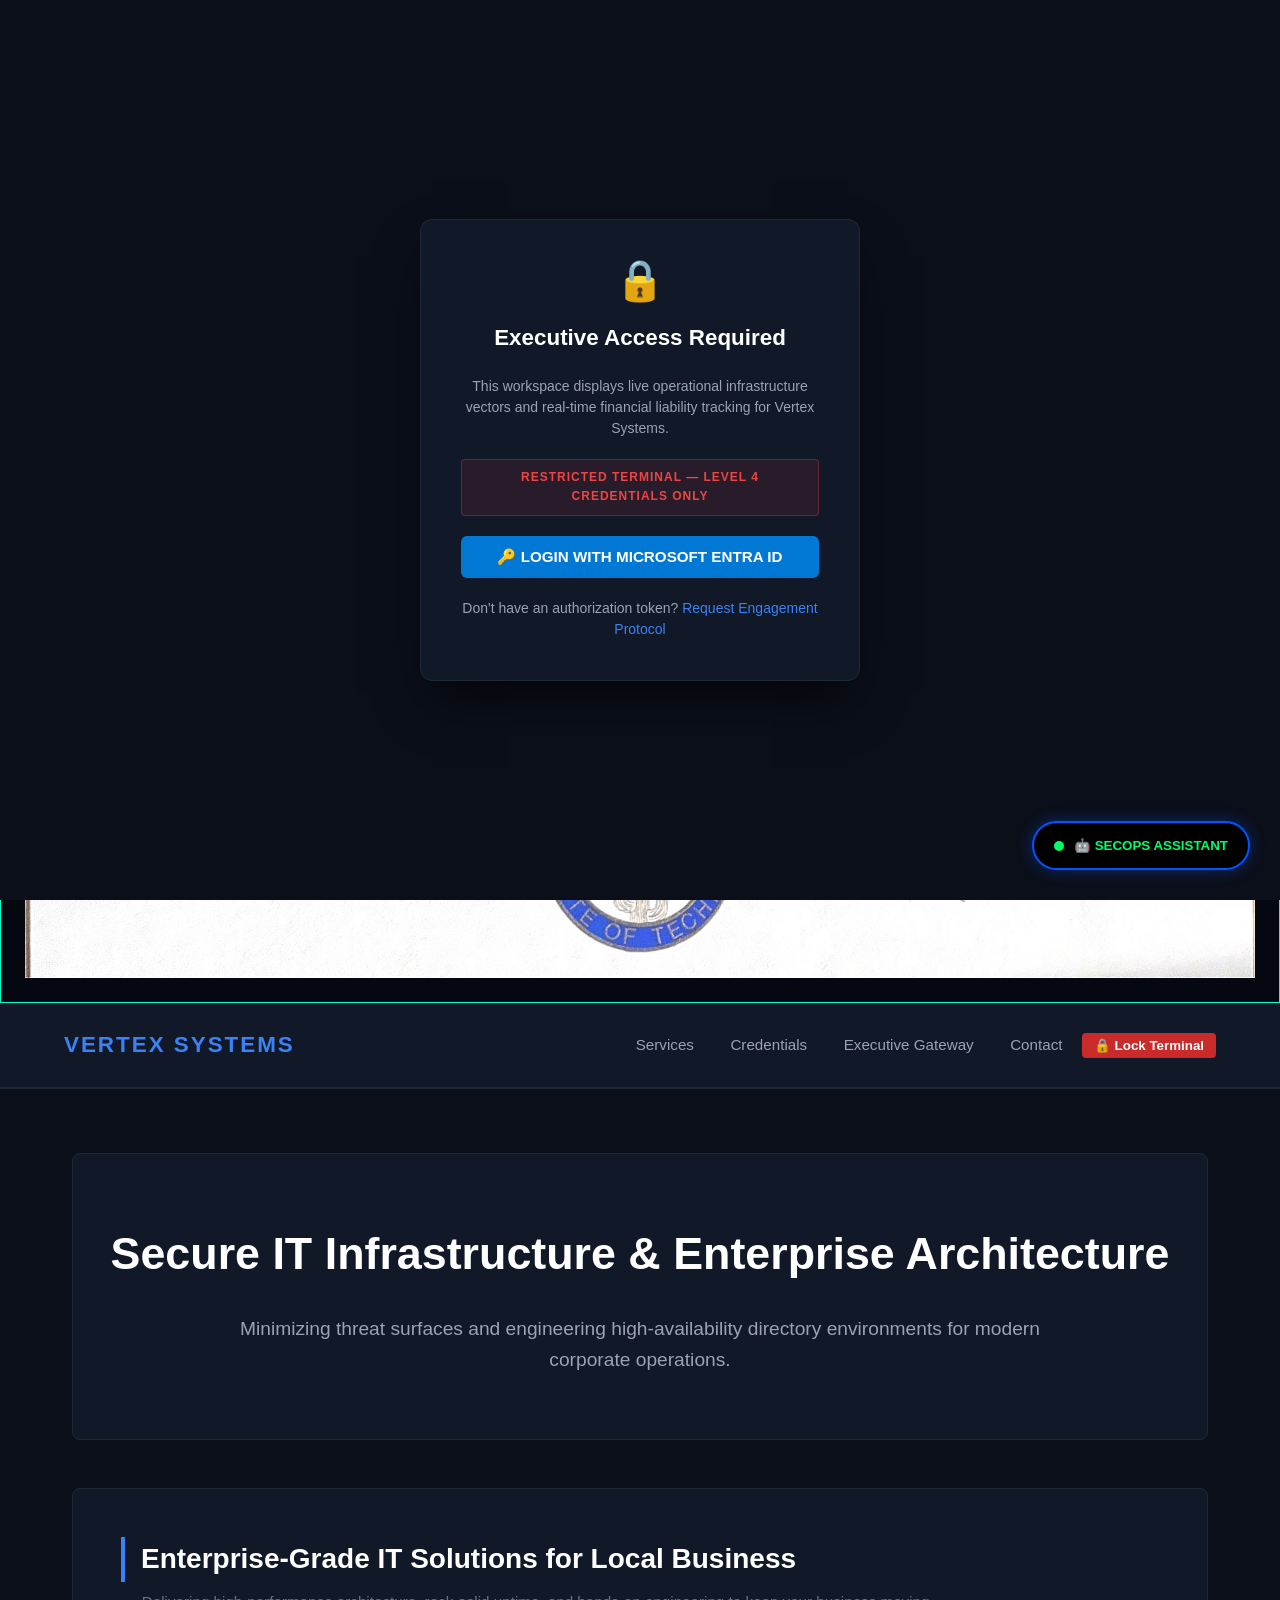
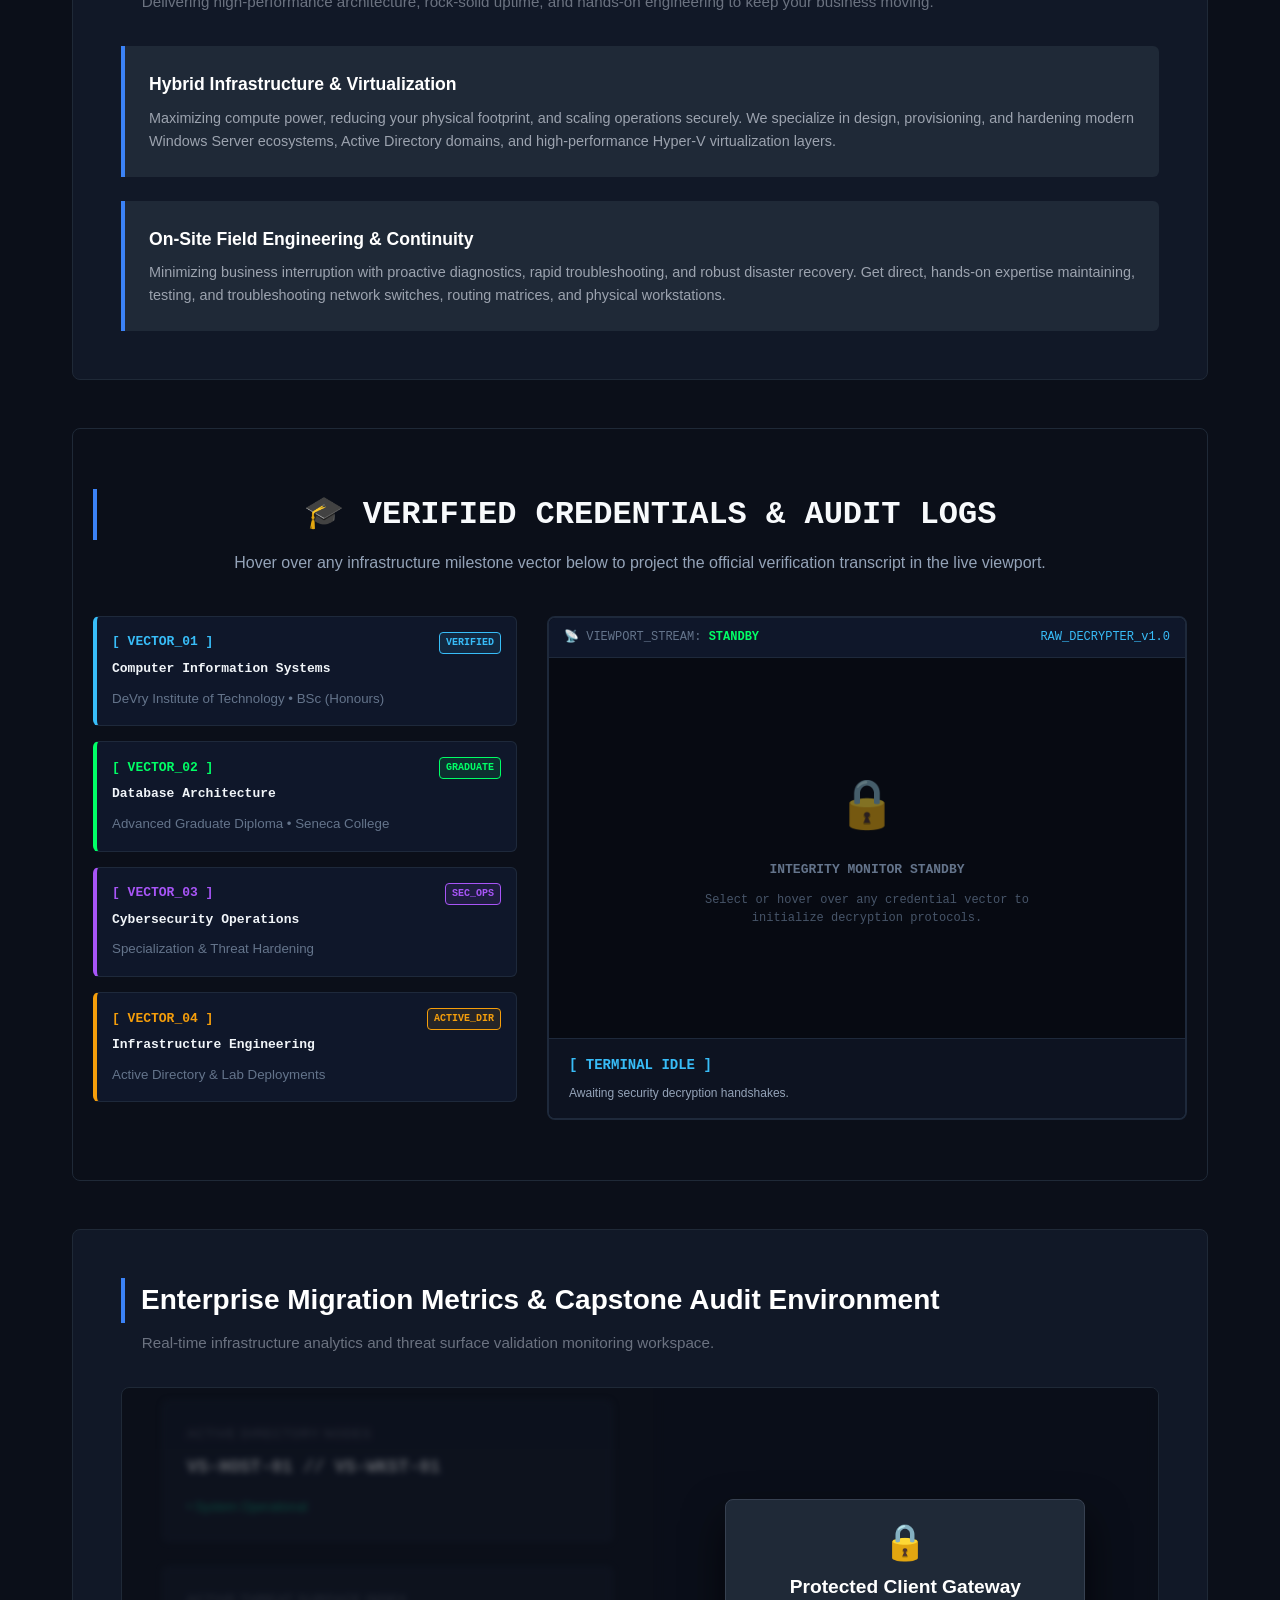
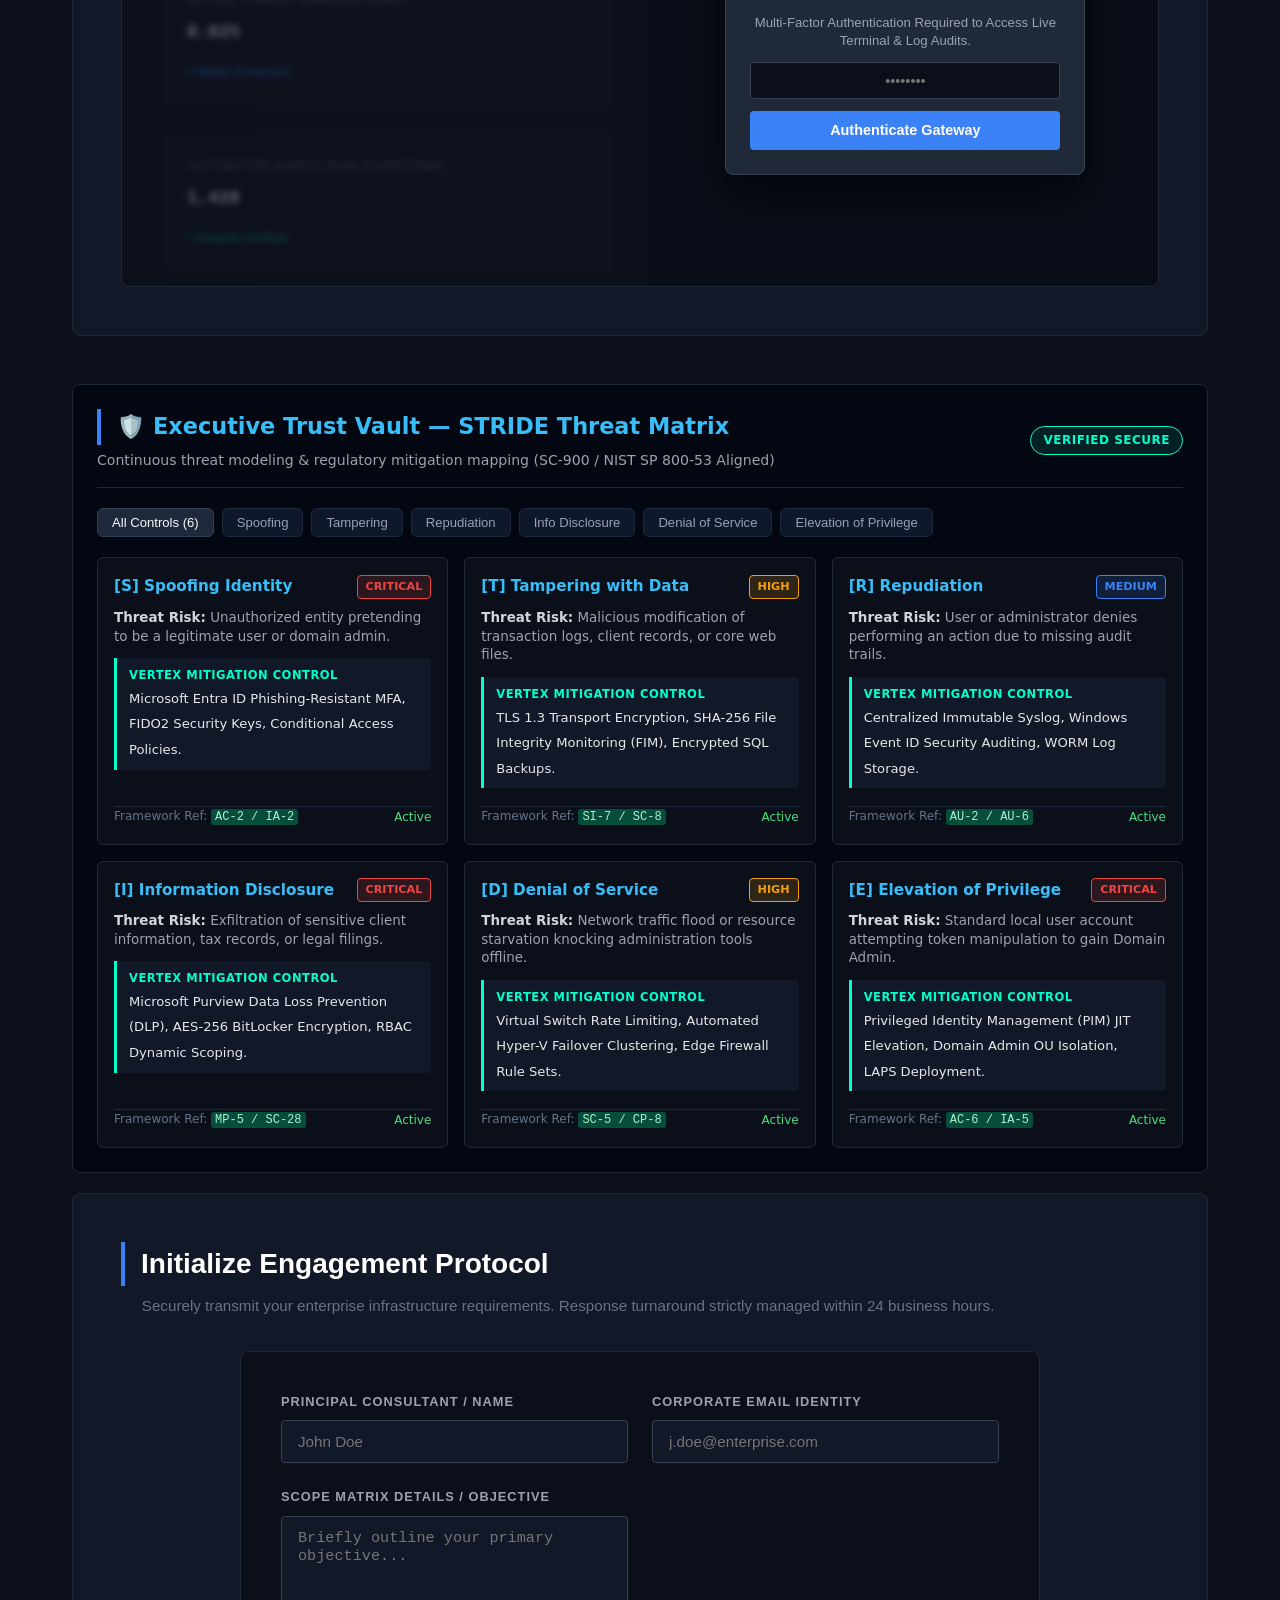
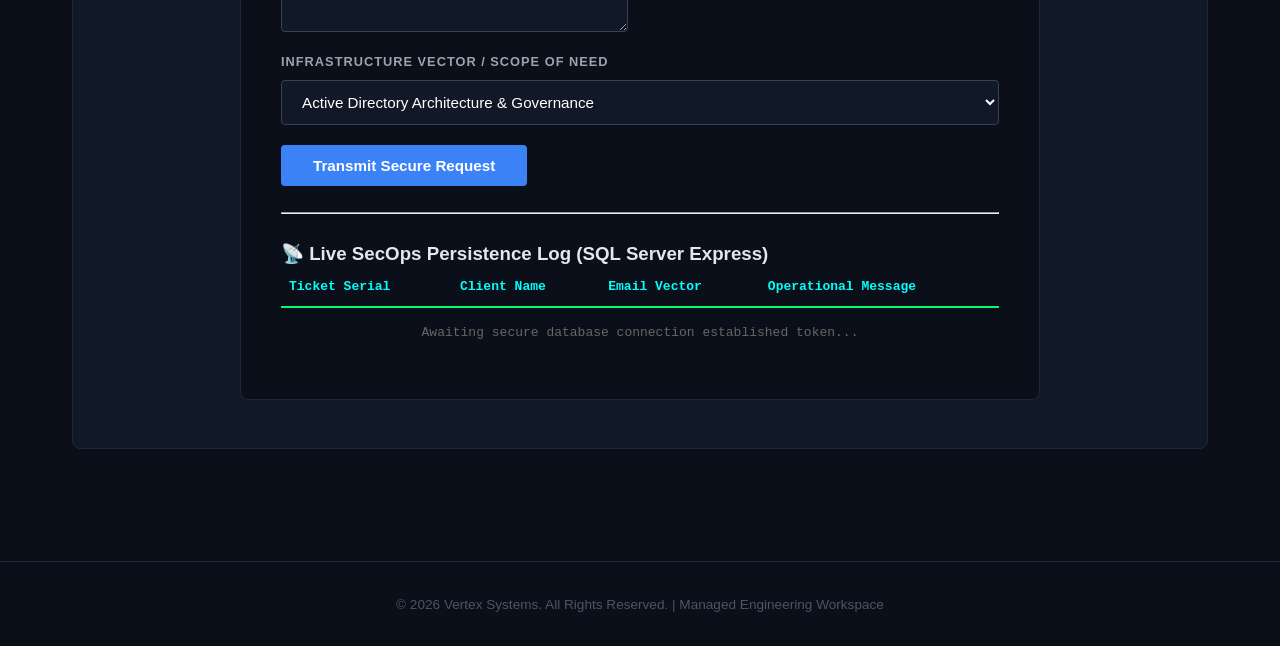
==== commit 505e22a5: "Phase 2 Complete: Unified SecOps Command Console & Live SQL/Graph Telemetry" ====
--- a/index.html
+++ b/index.html
@@ -1,324 +1,862 @@
-<!DOCTYPE html>
-<html lang="en">
-
-<head>
-    <meta charset="UTF-8">
-    <meta name="viewport" content="width=device-width, initial-scale=1.0">
-    <title>Vertex Systems | Secure Infrastructure Consulting</title>
-    <link rel="stylesheet" href="style.css">
-</head>
-
-<body>
-
-    <header>
-        <div class="logo">VERTEX SYSTEMS</div>
-        <nav>
-            <a href="#services">Services</a>
-            <a href="#portfolio">Credentials</a>
-            <a href="#dashboard">Executive Gateway</a>
-            <a href="#contact">Contact</a>
-        </nav>
-    </header>
-
-    <main>
-
-        <section id="hero">
-            <h1>Secure IT Infrastructure & Enterprise Architecture</h1>
-            <p>Minimizing threat surfaces and engineering high-availability directory environments for modern corporate
-                operations.</p>
-        </section>
-
-        <section id="services">
-            <h2>Enterprise-Grade IT Solutions for Local Business</h2>
-            <p class="section-subtitle">Delivering high-performance architecture, rock-solid uptime, and hands-on
-                engineering to keep your business moving.</p>
-
-            <div class="services-list">
-                <div class="service-item">
-                    <h4>Hybrid Infrastructure & Virtualization</h4>
-                    <p>Maximizing compute power, reducing your physical footprint, and scaling operations securely. We
-                        specialize in design, provisioning, and hardening modern Windows Server ecosystems, Active
-                        Directory domains, and high-performance Hyper-V virtualization layers to slash overhead costs.
-                    </p>
-                </div>
-
-                <div class="service-item">
-                    <h4>On-Site Field Engineering & Continuity</h4>
-                    <p>Minimizing business interruption with proactive diagnostics, rapid troubleshooting, and robust
-                        disaster recovery. Get direct, hands-on expertise maintaining, testing, and troubleshooting
-                        network switches, routing matrices, and physical workstations directly at your facility.</p>
-                </div>
-            </div>
-        </section>
-
-        <section id="portfolio">
-            <h2>Verified Expertise & Academic Milestones</h2>
-            <div class="credentials-grid">
-
-                <div class="credential-card">
-                    <div class="card-icon">🎓</div>
-                    <h3>Computer Information Systems</h3>
-                    <p>BSc (Honours) — DeVry Institute of Technology</p>
-                    <span class="badge">Foundations</span>
-                </div>
-
-                <div class="credential-card">
-                    <div class="card-icon">📜</div>
-                    <h3>Database Application Development</h3>
-                    <p>Graduate Diploma — Advanced Architecture</p>
-                    <span class="badge">Data Systems</span>
-                </div>
-
-                <div class="credential-card">
-                    <div class="card-icon">🛡️</div>
-                    <h3>Cybersecurity Operations</h3>
-                    <p>Professional Specialization & Threat Modeling</p>
-                    <span class="badge">STRIDE Framework</span>
-                </div>
-
-                <div class="credential-card">
-                    <div class="card-icon">⚙️</div>
-                    <h3>Infrastructure Engineering</h3>
-                    <p>Active Directory & Hybrid Enterprise Lab Systems</p>
-                    <span class="badge">Hyper-V / Win Server</span>
-                </div>
-
-            </div>
-        </section>
-
-        <section id="dashboard">
-            <h2>Enterprise Migration Metrics & Capstone Audit Environment</h2>
-            <p class="section-subtitle">Real-time infrastructure analytics and threat surface validation monitoring
-                workspace.</p>
-
-            <div class="dashboard-wrapper">
-                <div class="metrics-grid">
-                    <div class="metric-box">
-                        <span class="metric-label">Active Directory Nodes</span>
-                        <span class="metric-value">VS-HOST-01 // VS-WKST-01</span>
-                        <span class="metric-status online">● System Operational</span>
-                    </div>
-                    <div class="metric-box">
-                        <span class="metric-label">Active Threat Surface Index</span>
-                        <span class="metric-value">0.02%</span>
-                        <span class="metric-status secure">● Highly Protected</span>
-                    </div>
-                    <div class="metric-box">
-                        <span class="metric-label">Automated Audits Run (Capstone)</span>
-                        <span class="metric-value">1,428</span>
-                        <span class="metric-status complete">● Integrity Verified</span>
-                    </div>
-                </div>
-
-                <div class="dashboard-overlay">
-                    <div class="login-prompt">
-                        <div class="shield-lock">🔒</div>
-                        <h3>Protected Client Gateway</h3>
-                        <p>Multi-Factor Authentication Required to Access Live Terminal & Log Audits.</p>
-                        <input type="password" placeholder="••••••••" disabled class="mock-input">
-                        <button class="mock-btn" onclick="return false;">Authenticate Gateway</button>
-                    </div>
-                </div>
-            </div>
-        </section>
-        <!-- ========================================== -->
-        <!--       EXECUTIVE INSIGHTS LIBRARY SECTION    -->
-        <!-- ========================================== -->
-        <section id="insights" class="insights-section">
-            <div class="section-header">
-                <h2>Executive Insights & Briefings</h2>
-                <p class="section-subtitle">Data-backed risk management playbooks and financial analyses for C-suite
-                    decision makers.</p>
-            </div>
-
-            <div class="insights-container">
-                <!-- Card 1: Identity Risk ROI -->
-                <div class="insight-card">
-                    <div class="card-tag">Financial Resilience</div>
-                    <h3>The Identity Risk ROI: Shifting from Friction to Resilience</h3>
-                    <p>A comprehensive analysis on why modern MFA is the single highest-return safeguard for Canadian
-                        SMBs, blocking 99.9% of automated credential attacks while shifting the conversation from a
-                        5-second login delay to true corporate survival.</p>
-                    <a href="assets/docs/VTX_Identity_Risk_ROI.pdf" class="insight-btn" target="_blank">Access Executive
-                        Briefing (PDF) 📄</a>
-                </div>
-
-                <!-- Card 2: Insider Threat Shield -->
-                <div class="insight-card">
-                    <div class="card-tag">Governance & Culture</div>
-                    <h3>The Insider Shield: Restructuring Trust and Access Control</h3>
-                    <p>Reframing the Principle of Least Privilege. Discover how removing local administrator rights
-                        functions as a protective shield for honest employees—preventing credential weaponization and
-                        accidental errors—rather than a punitive measure.</p>
-                    <a href="assets/docs/VTX_Insider_Threat_Shield.pdf" class="insight-btn" target="_blank">Access
-                        Strategic Playbook (PDF) 📄</a>
-                </div>
-
-                <!-- Card 3: Supply Chain Risk -->
-                <div class="insight-card">
-                    <div class="card-tag">Operational Survival</div>
-                    <h3>The Vendor Backdoor: Fault vs. Operational Continuity</h3>
-                    <p>A deep-dive analysis into supply chain attack vectors like SolarWinds. Learn why legal indemnity
-                        clauses in software contracts cannot keep your business online, and how proactive vendor risk
-                        auditing protects your bottom line.</p>
-                    <a href="assets/docs/VTX_Supply_Chain_Risk.pdf" class="insight-btn" target="_blank">Access Vendor
-                        Briefing (PDF) 📄</a>
-                </div>
-            </div>
-        </section>
-        <section id="contact">
-            <h2>Initialize Engagement Protocol</h2>
-            <p class="section-subtitle">Securely transmit your enterprise infrastructure requirements. Response
-                turnaround strictly managed within 24 business hours.</p>
-
-            <div class="contact-container">
-                <form class="secure-form" action="https://formspree.io/f/mpqnklyq" method="POST" id="engagement-form">
-                    <div class="form-row">
-                        <div class="input-group">
-                            <label>Principal Consultant / Name</label>
-                            <input type="text" name="name" placeholder="John Doe" required>
-                        </div>
-                        <div class="input-group">
-                            <label>Corporate Email Identity</label>
-                            <input type="email" name="email" placeholder="j.doe@enterprise.com" required>
-                        </div>
-                    </div>
-
-                    <div class="input-group">
-                        <label>Infrastructure Vector / Scope of Need</label>
-                        <select name="vector">
-                            <option value="Active Directory Architecture & Governance">Active Directory Architecture &
-                                Governance</option>
-                            <option value="Threat Surface Minimization & Hardening">Threat Surface Minimization &
-                                Hardening</option>
-                            <option value="Hybrid Infrastructure & Hyper-V Deployment">Hybrid Infrastructure & Hyper-V
-                                Deployment</option>
-                            <option value="Full-Scale Corporate Security Audit">Full-Scale Corporate Security Audit
-                            </option>
-                        </select>
-                    </div>
-
-                    <div class="input-group">
-                        <label>SCOPE MATRIX DETAILS / OBJECTIVE</label>
-                        <textarea rows="5" name="details"
-                            placeholder="Briefly outline your primary objective (e.g., Cloud Migration, Security Audit, Compliance) or simply request a 15-minute introductory consultation call..."></textarea>
-                    </div>
-
-                    <button type="submit" class="submit-btn">Transmit Secure Request</button>
-                </form>
-            </div>
-        </section>
-        <!-- 1. ADD THIS NEW WRAPPER AND OVERLAY RIGHT ABOVE YOUR CODE -->
-        <div class="executive-gate-wrapper">
-
-            <div class="gatekeeper-overlay">
-                <h3>🔒 Executive Access Required</h3>
-                <p>This dynamic architecture contains proprietary logical tracking structures and operational
-                    formulations. Access is restricted exclusively to validated C-Class Executives and Cloud Operations
-                    Directors.</p>
-
-                <form id="gatekeeperForm"
-                    onsubmit="event.preventDefault(); alert('Access Request Submitted. Your LinkedIn profile will be verified manually within 2 business hours.');">
-                    <input type="text" placeholder="Full Name" class="gate-input" required />
-                    <input type="email" placeholder="Corporate Email Address" class="gate-input" required />
-                    <input type="url" placeholder="LinkedIn Profile URL (Required for verification)" class="gate-input"
-                        required />
-                    <button type="submit" class="gate-btn">Request Dashboard Decryption Key</button>
-                </form>
-            </div>
-
-            <!-- 2. ADD THIS BLUR TAG RIGHT BEFORE YOUR CODE STARTS -->
-            <div class="dashboard-blur-container">
-
-                <!-- ======================================================== -->
-                <div class="dashboard-container">
-                    <h2>Strategic Guest Dashboard</h2>
-
-                    <div class="macro-metrics">
-                        <div class="metric-card">
-                            <span>Infrastructure Health Index</span>
-                            <div class="metric-value" id="health-index">--%</div>
-                        </div>
-                        <div class="metric-card">
-                            <span>Threat Mitigation Tracker</span>
-                            <div class="metric-value" id="threat-tracker">--</div>
-                        </div>
-                        <div class="metric-card">
-                            <span>The Financial Equivalent</span>
-                            <div class="metric-value" id="financial-value">$--</div>
-                        </div>
-                    </div>
-
-                    <table class="asset-table">
-                        <thead>
-                            <tr>
-                                <th rowspan="2">Assets</th>
-                                <th colspan="4" class="header-physical">Physical Assets</th>
-                                <th colspan="2" class="header-virtual">Virtual & Logical Environment (Instances)</th>
-                            </tr>
-                            <tr>
-                                <th>In Box</th>
-                                <th>Available</th>
-                                <th>In Repairs</th>
-                                <th>In Action</th>
-                                <th>Virtual Counterparts</th>
-                                <th>Active VMs</th>
-                            </tr>
-                        </thead>
-                        <tbody>
-                            <tr>
-                                <td class="row-header">Desktop</td>
-                                <td id="phys-desktop-box">--</td>
-                                <td id="phys-desktop-avail">--</td>
-                                <td id="phys-desktop-repair">--</td>
-                                <td id="phys-desktop-action">--</td>
-                                <td>VDI / Cloud Desktops</td>
-                                <td id="virt-desktop-vms" class="virt-cell">--</td>
-                            </tr>
-                            <tr>
-                                <td class="row-header">Laptop</td>
-                                <td id="phys-laptop-box">--</td>
-                                <td id="phys-laptop-avail">--</td>
-                                <td id="phys-laptop-repair">--</td>
-                                <td id="phys-laptop-action">--</td>
-                                <td>Remote Secure Nodes</td>
-                                <td id="virt-laptop-vms" class="virt-cell">--</td>
-                            </tr>
-                            <tr>
-                                <td class="row-header">Switch</td>
-                                <td id="phys-switch-box">--</td>
-                                <td id="phys-switch-avail">--</td>
-                                <td id="phys-switch-repair">--</td>
-                                <td id="phys-switch-action">--</td>
-                                <td>Virtual LANs (VLANs)</td>
-                                <td id="virt-switch-vms" class="virt-cell">--</td>
-                            </tr>
-                            <tr>
-                                <td class="row-header">Server</td>
-                                <td id="phys-server-box">--</td>
-                                <td id="phys-server-avail">--</td>
-                                <td id="phys-server-repair">--</td>
-                                <td id="phys-server-action">--</td>
-                                <td>Virtual Machines (VMs)</td>
-                                <td id="virt-server-vms" class="virt-cell">--</td>
-                            </tr>
-                        </tbody>
-                    </table>
-                </div>
-                <!-- ======================================================== -->
-
-                <!-- 3. ADD THESE TWO CLOSING TAGS AT THE VERY END (Below your table) -->
-            </div> <!-- Closes the dashboard-blur-container -->
-        </div> <!-- Closes the executive-gate-wrapper -->
-    </main>
-
-    <footer>
-        <p>&copy; 2026 Vertex Systems. All Rights Reserved. | Managed Engineering Workspace</p>
-    </footer>
-    <script src="js/bootstrap.bundle.min.js"></script>
-
-
-    <script src="app.js" defer></script>
-</body>
-
+<!DOCTYPE html>
+<html lang="en">
+
+<!-- ==========================================================================
+   VERTEX SYSTEMS - PUBLIC CONSULTING LANDING PAGE
+   ========================================================================== -->
+
+<head>
+
+    <meta charset="UTF-8">
+    <meta name="viewport" content="width=device-width, initial-scale=1.0">
+    <title>Vertex Systems - Perimeter Authentication</title>
+
+    <!-- Cache-Busted Core Stylesheet -->
+    <link rel="stylesheet" href="style.css?v=999">
+
+    <!-- Microsoft Authentication Library (MSAL v2) -->
+    <script src="https://alcdn.msauth.net/browser/2.38.0/js/msal-browser.min.js"></script>
+
+    <style>
+        /* EMERGENCY OVERRIDE FOR EXECUTIVE GATEWAY */
+        #dashboard .dashboard-wrapper {
+            position: relative !important;
+            background-color: #0b0f19 !important;
+            border: 1px solid #1f2937 !important;
+            border-radius: 8px !important;
+            padding: 0 !important;
+            min-height: 500px !important;
+            height: 500px !important;
+            display: flex !important;
+            justify-content: center !important;
+            align-items: center !important;
+            overflow: hidden !important;
+        }
+    </style>
+
+</head>
+
+<body>
+
+    <!-- Left Panel: Card Stream -->
+    <div id="credentials-list" class="credentials-panel"></div>
+
+    <!-- Right Panel: RAW_DECRYPTER Viewport -->
+    <div id="decrypter-viewport" class="viewport-panel">
+        <img id="active-doc-display" src="./Credentials/BSc_CIS_CUMLAUDE.png" alt="Credential Viewport" />
+    </div>
+
+    <!-- ======================================================================
+       1. SECURITY ACCESS OVERLAY (CEO & GUEST ACCESS GATEWAY)
+       ====================================================================== -->
+    <div class="vault-gateway-overlay" id="vaultOverlay" style="background: #0b0f19;">
+        <div class="vault-card">
+            <div class="vault-icon">🔒</div>
+            <h3>Executive Access Required</h3>
+            <p>This workspace displays live operational infrastructure vectors and real-time financial liability
+                tracking for Vertex Systems.</p>
+
+            <div class="vault-warning-badge">
+                RESTRICTED TERMINAL — LEVEL 4 CREDENTIALS ONLY
+            </div>
+
+
+            <!-- Microsoft Entra ID Login Trigger -->
+            <button type="button" class="vault-submit-btn" onclick="loginWithEntraID()"
+                style="background: #0078d4; color: #ffffff; border: none; font-weight: bold;">
+                🔑 LOGIN WITH MICROSOFT ENTRA ID
+            </button>
+
+            <div class="vault-footer">
+                <p>Don't have an authorization token? <a href="#contact" class="vault-link">Request Engagement
+                        Protocol</a></p>
+            </div>
+        </div>
+    </div>
+
+    <!-- ======================================================================
+       2. HEADS-UP DISPLAY (HUD) TIMEOUT WARNING (Fixed Top-Right)
+       ====================================================================== -->
+    <div id="securityHUD"
+        style="position: fixed; top: 80px; right: 20px; z-index: 999; background: rgba(33, 37, 41, 0.95); color: #fab005; border: 1px solid #fab005; padding: 12px 20px; border-radius: 6px; font-family: monospace; box-shadow: 0 4px 15px rgba(0,0,0,0.5); display: none; pointer-events: none; transition: opacity 0.3s ease;">
+        ⚠️ SESSION EXPIRES IN: <span id="hudClock" style="font-weight: bold; color: #ff922b;">60s</span>
+    </div>
+
+    <!-- ======================================================================
+       3. SECOPS CHAT ASSISTANT WIDGET (Fixed Bottom-Right)
+       ====================================================================== -->
+    <div id="secops-bot-container"
+        style="position: fixed; bottom: 30px; right: 30px; z-index: 10000; font-family: 'Courier New', Courier, monospace;">
+
+        <!-- Launcher Button -->
+        <button id="bot-launcher" onclick="toggleChatWindow()"
+            style="background: #000; color: #00ff66; border: 2px solid #0055ff; box-shadow: 0 0 15px rgba(0, 85, 255, 0.4); padding: 15px 20px; border-radius: 50px; cursor: pointer; font-weight: bold; display: flex; align-items: center; gap: 10px; transition: all 0.3s ease;">
+            <span
+                style="display: inline-block; width: 10px; height: 10px; background: #00ff66; border-radius: 50%;"></span>
+            🤖 SECOPS ASSISTANT
+        </button>
+
+        <!-- Interactive Chat Console Window -->
+        <div id="chat-console"
+            style="display: none; width: 350px; height: 450px; background: rgba(5, 10, 20, 0.95); border: 2px solid #0055ff; box-shadow: 0 0 25px rgba(0, 85, 255, 0.6); border-radius: 12px; flex-direction: column; overflow: hidden; transition: all 0.3s ease;">
+
+            <div
+                style="background: #0055ff; color: #fff; padding: 12px; font-weight: bold; display: flex; justify-content: space-between; align-items: center; border-bottom: 1px solid #00ff66;">
+                <span>📡 VTX_SECOPS_v1.2</span>
+                <button onclick="toggleChatWindow()"
+                    style="background: none; border: none; color: #fff; cursor: pointer; font-weight: bold;">[X]</button>
+            </div>
+
+            <!-- Feed Window -->
+            <div id="chat-feed"
+                style="flex: 1; padding: 15px; overflow-y: auto; color: #00ff66; font-size: 13px; display: flex; flex-direction: column; gap: 12px;">
+                <div class="bot-msg">> Initialization secure... Perimeter monitored.</div>
+                <div class="bot-msg">> Welcome to Vertex Systems. Choose an option below to securely interface with our
+                    desk:</div>
+            </div>
+
+            <!-- Triage Selection Actions -->
+            <div id="chat-actions"
+                style="padding: 12px; background: rgba(0, 85, 255, 0.1); border-top: 1px solid rgba(0, 85, 255, 0.3); display: flex; flex-direction: column; gap: 8px;">
+                <button onclick="selectTriage('MSP Support')"
+                    style="background: transparent; color: #00ffff; border: 1px solid #00ffff; padding: 8px; text-align: left; cursor: pointer; font-size: 11px; border-radius: 4px;">[1]
+                    Request IT/MSP Support</button>
+                <button onclick="selectTriage('Consultation')"
+                    style="background: transparent; color: #00ffff; border: 1px solid #00ffff; padding: 8px; text-align: left; cursor: pointer; font-size: 11px; border-radius: 4px;">[2]
+                    Prospective Client / Consult</button>
+            </div>
+
+            <!-- Chat Ticket Form -->
+            <div id="chat-input-form"
+                style="display: none; padding: 12px; background: #070f24; border-top: 1px solid #00ff66; flex-direction: column; gap: 6px;">
+                <input type="text" id="vtx-client-name" placeholder="Name">
+                <input type="email" id="vtx-client-email" placeholder="Email Address">
+                <textarea id="vtx-client-msg" placeholder="Message / Details"></textarea>
+                <button type="button" onclick="submitSecopsTicket(event)">TRANSMIT DATA</button>
+            </div>
+        </div>
+    </div>
+
+    <!-- ======================================================================
+       4. GLOBAL HEADER NAVIGATION
+       ====================================================================== -->
+    <header>
+        <div class="logo">VERTEX SYSTEMS</div>
+        <nav>
+            <a href="#services">Services</a>
+            <a href="#portfolio">Credentials</a>
+            <a href="#dashboard">Executive Gateway</a>
+            <a href="#contact">Contact</a>
+            <button type="button" class="nav-lock-btn" onclick="lockdownTerminal();"
+                style="margin-left: 15px; padding: 5px 12px; background: #c92a2a; color: white; border: none; border-radius: 4px; cursor: pointer; font-weight: bold;">
+                🔒 Lock Terminal
+            </button>
+        </nav>
+    </header>
+
+    <!-- ======================================================================
+       5. MAIN CONTENT WORKSPACE
+       ====================================================================== -->
+    <main>
+
+        <!-- HERO SECTION -->
+        <section id="hero">
+            <h1>Secure IT Infrastructure & Enterprise Architecture</h1>
+            <p>Minimizing threat surfaces and engineering high-availability directory environments for modern corporate
+                operations.</p>
+        </section>
+
+        <!-- SERVICES SECTION -->
+        <section id="services">
+            <h2>Enterprise-Grade IT Solutions for Local Business</h2>
+            <p class="section-subtitle">Delivering high-performance architecture, rock-solid uptime, and hands-on
+                engineering to keep your business moving.</p>
+
+            <div class="services-list">
+                <div class="service-item">
+                    <h4>Hybrid Infrastructure & Virtualization</h4>
+                    <p>Maximizing compute power, reducing your physical footprint, and scaling operations securely. We
+                        specialize in design, provisioning, and hardening modern Windows Server ecosystems, Active
+                        Directory domains, and high-performance Hyper-V virtualization layers.</p>
+                </div>
+                <div class="service-item">
+                    <h4>On-Site Field Engineering & Continuity</h4>
+                    <p>Minimizing business interruption with proactive diagnostics, rapid troubleshooting, and robust
+                        disaster recovery. Get direct, hands-on expertise maintaining, testing, and troubleshooting
+                        network switches, routing matrices, and physical workstations.</p>
+                </div>
+            </div>
+        </section>
+
+        <!-- VERIFIED CREDENTIALS VIEWPORT -->
+        <section id="portfolio" style="padding: 60px 20px; background: #0b0f19;">
+            <div style="max-width: 1200px; margin: 0 auto;">
+                <h2
+                    style="font-family: monospace; color: #f8fafc; font-size: 2rem; margin-bottom: 10px; text-align: center;">
+                    🎓 VERIFIED CREDENTIALS & AUDIT LOGS</h2>
+                <p style="color: #94a3b8; font-family: sans-serif; margin-bottom: 40px; text-align: center;">Hover over
+                    any infrastructure milestone vector below to project the official verification transcript in the
+                    live viewport.</p>
+
+                <div style="display: flex; gap: 30px; flex-wrap: wrap; min-height: 500px;">
+
+                    <!-- LEFT: Credentials Matrix Index -->
+                    <div
+                        style="flex: 1; min-width: 320px; max-width: 450px; display: flex; flex-direction: column; gap: 15px;">
+
+                        <div class="credential-trigger" data-doc="assets/docs/DeVry_BSc_Honours.jpg"
+                            data-title="BSc in Computer Information Systems"
+                            data-details="DeVry Institute of Technology — Graduated Cum Laude (GPA 3.65/4.0). Specializing in enterprise compute layers, directory governance, and high-availability server networks."
+                            style="background: #0f172a; border: 1px solid #1e293b; border-left: 4px solid #38bdf8; padding: 15px; border-radius: 6px; cursor: pointer;">
+                            <div
+                                style="display: flex; justify-content: space-between; align-items: center; margin-bottom: 5px;">
+                                <strong style="color: #38bdf8; font-family: monospace;">[ VECTOR_01 ]</strong>
+                                <span
+                                    style="background: rgba(56, 189, 248, 0.1); color: #38bdf8; border: 1px solid #38bdf8; font-size: 10px; font-family: monospace; padding: 2px 6px; border-radius: 4px; font-weight: bold;">VERIFIED</span>
+                            </div>
+                            <h4 style="color: #f1f5f9; margin: 0 0 5px 0; font-family: monospace;">Computer Information
+                                Systems</h4>
+                            <small style="color: #64748b; font-family: sans-serif;">DeVry Institute of Technology • BSc
+                                (Honours)</small>
+                        </div>
+
+                        <div class="credential-trigger" data-doc="assets/docs/Database_Developer_Diploma.jpg"
+                            data-title="Database Application Development"
+                            data-details="Advanced Relational Database Design. Structured query optimization, SQL Server architectures, and scalable logical schema mapping."
+                            style="background: #0f172a; border: 1px solid #1e293b; border-left: 4px solid #00ff66; padding: 15px; border-radius: 6px; cursor: pointer;">
+                            <div
+                                style="display: flex; justify-content: space-between; align-items: center; margin-bottom: 5px;">
+                                <strong style="color: #00ff66; font-family: monospace;">[ VECTOR_02 ]</strong>
+                                <span
+                                    style="background: rgba(0, 255, 102, 0.1); color: #00ff66; border: 1px solid #00ff66; font-size: 10px; font-family: monospace; padding: 2px 6px; border-radius: 4px; font-weight: bold;">GRADUATE</span>
+                            </div>
+                            <h4 style="color: #f1f5f9; margin: 0 0 5px 0; font-family: monospace;">Database Architecture
+                            </h4>
+                            <small style="color: #64748b; font-family: sans-serif;">Advanced Graduate Diploma • Seneca
+                                College</small>
+                        </div>
+
+                        <div class="credential-trigger" data-doc="assets/docs/Cybersecurity_Specialization.jpg"
+                            data-title="Cybersecurity Operations Specialization"
+                            data-details="Deep threat modeling using the STRIDE framework, network perimeter design, access control mechanics, and Microsoft SC-900 compliance standards."
+                            style="background: #0f172a; border: 1px solid #1e293b; border-left: 4px solid #a855f7; padding: 15px; border-radius: 6px; cursor: pointer;">
+                            <div
+                                style="display: flex; justify-content: space-between; align-items: center; margin-bottom: 5px;">
+                                <strong style="color: #a855f7; font-family: monospace;">[ VECTOR_03 ]</strong>
+                                <span
+                                    style="background: rgba(168, 85, 247, 0.1); color: #a855f7; border: 1px solid #a855f7; font-size: 10px; font-family: monospace; padding: 2px 6px; border-radius: 4px; font-weight: bold;">SEC_OPS</span>
+                            </div>
+                            <h4 style="color: #f1f5f9; margin: 0 0 5px 0; font-family: monospace;">Cybersecurity
+                                Operations</h4>
+                            <small style="color: #64748b; font-family: sans-serif;">Specialization & Threat
+                                Hardening</small>
+                        </div>
+
+                        <div class="credential-trigger" data-doc="assets/docs/Infrastructure_Lab_Systems.jpg"
+                            data-title="Hybrid Infrastructure Lab Systems"
+                            data-details="Designing and maintaining physical hardware architectures hosting nested virtualization clusters (Hyper-V), Windows Server nodes, and directory integrity arrays."
+                            style="background: #0f172a; border: 1px solid #1e293b; border-left: 4px solid #f59e0b; padding: 15px; border-radius: 6px; cursor: pointer;">
+                            <div
+                                style="display: flex; justify-content: space-between; align-items: center; margin-bottom: 5px;">
+                                <strong style="color: #f59e0b; font-family: monospace;">[ VECTOR_04 ]</strong>
+                                <span
+                                    style="background: rgba(245, 158, 11, 0.1); color: #f59e0b; border: 1px solid #f59e0b; font-size: 10px; font-family: monospace; padding: 2px 6px; border-radius: 4px; font-weight: bold;">ACTIVE_DIR</span>
+                            </div>
+                            <h4 style="color: #f1f5f9; margin: 0 0 5px 0; font-family: monospace;">Infrastructure
+                                Engineering</h4>
+                            <small style="color: #64748b; font-family: sans-serif;">Active Directory & Lab
+                                Deployments</small>
+                        </div>
+
+                    </div>
+
+                    <!-- RIGHT: Decryption Viewport Panel -->
+                    <div
+                        style="flex: 1.5; min-width: 320px; background: #070a12; border: 2px solid #1e293b; border-radius: 8px; display: flex; flex-direction: column; overflow: hidden;">
+                        <div
+                            style="background: #0f172a; border-bottom: 1px solid #1e293b; padding: 10px 15px; display: flex; justify-content: space-between; align-items: center; font-family: monospace; font-size: 12px;">
+                            <span style="color: #64748b;">📡 VIEWPORT_STREAM: <span id="viewport-status"
+                                    style="color: #00ff66; font-weight: bold;">STANDBY</span></span>
+                            <span style="color: #38bdf8;" id="viewport-resolution">RAW_DECRYPTER_v1.0</span>
+                        </div>
+
+                        <div id="viewport-canvas"
+                            style="flex: 1; display: flex; align-items: center; justify-content: center; position: relative; padding: 20px; min-height: 380px;">
+                            <div id="viewport-placeholder"
+                                style="text-align: center; color: #334155; font-family: monospace; padding: 20px; max-width: 400px;">
+                                <div style="font-size: 3rem; margin-bottom: 15px; opacity: 0.5;">🔒</div>
+                                <p style="margin: 0 0 10px 0; color: #64748b; font-weight: bold;">INTEGRITY MONITOR
+                                    STANDBY</p>
+                                <p style="margin: 0; color: #475569; font-size: 12px; line-height: 1.5;">Select or hover
+                                    over any credential vector to initialize decryption protocols.</p>
+                            </div>
+                            <img id="viewport-img" src="" alt="Credential Output View"
+                                style="max-width: 100%; max-height: 400px; object-fit: contain; border-radius: 4px; display: none; border: 1px solid #334155;">
+                        </div>
+
+                        <div id="viewport-details-panel"
+                            style="background: #0d1321; border-top: 1px solid #1e293b; padding: 15px 20px; font-family: monospace; min-height: 80px;">
+                            <h4 id="viewport-title" style="color: #38bdf8; margin: 0 0 8px 0; font-size: 14px;">[
+                                TERMINAL IDLE ]</h4>
+                            <p id="viewport-desc"
+                                style="color: #94a3b8; margin: 0; font-size: 12px; line-height: 1.5; font-family: sans-serif;">
+                                Awaiting security decryption handshakes.</p>
+                        </div>
+                    </div>
+
+                </div>
+            </div>
+        </section>
+
+        <!-- EXECUTIVE GATEWAY SECTION -->
+        <section id="dashboard">
+            <h2>Enterprise Migration Metrics & Capstone Audit Environment</h2>
+            <p class="section-subtitle">Real-time infrastructure analytics and threat surface validation monitoring
+                workspace.</p>
+
+            <div class="dashboard-wrapper">
+
+                <!-- Background Blurred Metrics -->
+                <div class="metrics-grid">
+                    <div class="metric-box">
+                        <span class="metric-label">Active Directory Nodes</span>
+                        <span class="metric-value">VS-HOST-01 // VS-WKST-01</span>
+                        <span class="metric-status online">• System Operational</span>
+                    </div>
+                    <div class="metric-box">
+                        <span class="metric-label">Active Threat Surface Index</span>
+                        <span class="metric-value">0.02%</span>
+                        <span class="metric-status secure">• Highly Protected</span>
+                    </div>
+                    <div class="metric-box">
+                        <span class="metric-label">Automated Audits Run (Capstone)</span>
+                        <span class="metric-value">1,428</span>
+                        <span class="metric-status complete">• Integrity Verified</span>
+                    </div>
+                </div>
+
+                <!-- Gateway Prompt Overlay Card -->
+                <div class="dashboard-overlay">
+                    <div class="login-prompt">
+                        <div class="shield-lock">🔒</div>
+                        <h3>Protected Client Gateway</h3>
+                        <p>Multi-Factor Authentication Required to Access Live Terminal & Log Audits.</p>
+                        <input type="password" placeholder="••••••••" disabled class="mock-input">
+                        <button class="mock-btn" onclick="return false;">Authenticate Gateway</button>
+                    </div>
+                </div>
+
+            </div>
+        </section>
+
+        <!-- EXECUTIVE TRUST VAULT: STRIDE THREAT MATRIX -->
+        <section id="trust-vault-matrix"
+            style="background: #030712; border: 1px solid #1f2937; border-radius: 8px; padding: 24px; margin: 20px 0; color: #f3f4f6; font-family: system-ui, -apple-system, sans-serif;">
+
+            <!-- Vault Header -->
+            <div
+                style="display: flex; justify-content: space-between; align-items: center; border-bottom: 1px solid #1f2937; padding-bottom: 16px; margin-bottom: 20px;">
+                <div>
+                    <h2
+                        style="margin: 0; color: #38bdf8; font-size: 1.4rem; display: flex; align-items: center; gap: 8px;">
+                        <span style="color: #00ffcc;">🛡️</span> Executive Trust Vault — STRIDE Threat Matrix
+                    </h2>
+                    <p style="margin: 4px 0 0 0; color: #9ca3af; font-size: 0.88rem;">
+                        Continuous threat modeling &amp; regulatory mitigation mapping (SC-900 / NIST SP 800-53 Aligned)
+                    </p>
+                </div>
+                <span
+                    style="background: rgba(0, 255, 204, 0.1); border: 1px solid #00ffcc; color: #00ffcc; padding: 4px 12px; border-radius: 20px; font-size: 0.75rem; font-weight: 600; letter-spacing: 0.5px;">
+                    VERIFIED SECURE
+                </span>
+            </div>
+
+            <!-- Threat Category Filter Tabs -->
+            <div id="stride-tabs" style="display: flex; gap: 8px; flex-wrap: wrap; margin-bottom: 20px;">
+                <button onclick="filterStride('ALL')" class="stride-tab active-tab"
+                    style="background: #1e293b; border: 1px solid #334155; color: #f8fafc; padding: 6px 14px; border-radius: 6px; cursor: pointer; font-size: 0.82rem; font-weight: 500;">All
+                    Controls (6)</button>
+                <button onclick="filterStride('S')" class="stride-tab"
+                    style="background: #0f172a; border: 1px solid #1e293b; color: #94a3b8; padding: 6px 14px; border-radius: 6px; cursor: pointer; font-size: 0.82rem;">Spoofing</button>
+                <button onclick="filterStride('T')" class="stride-tab"
+                    style="background: #0f172a; border: 1px solid #1e293b; color: #94a3b8; padding: 6px 14px; border-radius: 6px; cursor: pointer; font-size: 0.82rem;">Tampering</button>
+                <button onclick="filterStride('R')" class="stride-tab"
+                    style="background: #0f172a; border: 1px solid #1e293b; color: #94a3b8; padding: 6px 14px; border-radius: 6px; cursor: pointer; font-size: 0.82rem;">Repudiation</button>
+                <button onclick="filterStride('I')" class="stride-tab"
+                    style="background: #0f172a; border: 1px solid #1e293b; color: #94a3b8; padding: 6px 14px; border-radius: 6px; cursor: pointer; font-size: 0.82rem;">Info
+                    Disclosure</button>
+                <button onclick="filterStride('D')" class="stride-tab"
+                    style="background: #0f172a; border: 1px solid #1e293b; color: #94a3b8; padding: 6px 14px; border-radius: 6px; cursor: pointer; font-size: 0.82rem;">Denial
+                    of Service</button>
+                <button onclick="filterStride('E')" class="stride-tab"
+                    style="background: #0f172a; border: 1px solid #1e293b; color: #94a3b8; padding: 6px 14px; border-radius: 6px; cursor: pointer; font-size: 0.82rem;">Elevation
+                    of Privilege</button>
+            </div>
+
+            <!-- Matrix Cards Container -->
+            <div id="stride-matrix-grid"
+                style="display: grid; grid-template-columns: repeat(auto-fill, minmax(320px, 1fr)); gap: 16px;">
+                <!-- Dynamically Populated by JavaScript below -->
+            </div>
+        </section>
+
+        <!-- STRIDE MATRIX CONTROLLER SCRIPT -->
+        <script>
+            const strideData = [
+                {
+                    code: 'S',
+                    category: 'Spoofing Identity',
+                    threat: 'Unauthorized entity pretending to be a legitimate user or domain admin.',
+                    impact: 'CRITICAL',
+                    mitigation: 'Microsoft Entra ID Phishing-Resistant MFA, FIDO2 Security Keys, Conditional Access Policies.',
+                    controlRef: 'AC-2 / IA-2'
+                },
+                {
+                    code: 'T',
+                    category: 'Tampering with Data',
+                    threat: 'Malicious modification of transaction logs, client records, or core web files.',
+                    impact: 'HIGH',
+                    mitigation: 'TLS 1.3 Transport Encryption, SHA-256 File Integrity Monitoring (FIM), Encrypted SQL Backups.',
+                    controlRef: 'SI-7 / SC-8'
+                },
+                {
+                    code: 'R',
+                    category: 'Repudiation',
+                    threat: 'User or administrator denies performing an action due to missing audit trails.',
+                    impact: 'MEDIUM',
+                    mitigation: 'Centralized Immutable Syslog, Windows Event ID Security Auditing, WORM Log Storage.',
+                    controlRef: 'AU-2 / AU-6'
+                },
+                {
+                    code: 'I',
+                    category: 'Information Disclosure',
+                    threat: 'Exfiltration of sensitive client information, tax records, or legal filings.',
+                    impact: 'CRITICAL',
+                    mitigation: 'Microsoft Purview Data Loss Prevention (DLP), AES-256 BitLocker Encryption, RBAC Dynamic Scoping.',
+                    controlRef: 'MP-5 / SC-28'
+                },
+                {
+                    code: 'D',
+                    category: 'Denial of Service',
+                    threat: 'Network traffic flood or resource starvation knocking administration tools offline.',
+                    impact: 'HIGH',
+                    mitigation: 'Virtual Switch Rate Limiting, Automated Hyper-V Failover Clustering, Edge Firewall Rule Sets.',
+                    controlRef: 'SC-5 / CP-8'
+                },
+                {
+                    code: 'E',
+                    category: 'Elevation of Privilege',
+                    threat: 'Standard local user account attempting token manipulation to gain Domain Admin.',
+                    impact: 'CRITICAL',
+                    mitigation: 'Privileged Identity Management (PIM) JIT Elevation, Domain Admin OU Isolation, LAPS Deployment.',
+                    controlRef: 'AC-6 / IA-5'
+                }
+            ];
+
+            function renderStrideCards(filter = 'ALL') {
+                const grid = document.getElementById('stride-matrix-grid');
+                if (!grid) return;
+
+                const filtered = filter === 'ALL' ? strideData : strideData.filter(item => item.code === filter);
+
+                grid.innerHTML = filtered.map(item => {
+                    const impactColor = item.impact === 'CRITICAL' ? '#ef4444' : item.impact === 'HIGH' ? '#f59e0b' : '#3b82f6';
+                    const impactBg = item.impact === 'CRITICAL' ? 'rgba(239, 68, 68, 0.15)' : item.impact === 'HIGH' ? 'rgba(245, 158, 11, 0.15)' : 'rgba(59, 130, 246, 0.15)';
+
+                    return `
+            <div style="background: #0b0f19; border: 1px solid #1f2937; border-radius: 6px; padding: 16px; display: flex; flex-direction: column; justify-content: space-between;">
+                <div>
+                    <div style="display: flex; justify-content: space-between; align-items: center; margin-bottom: 10px;">
+                        <span style="font-weight: 700; color: #38bdf8; font-size: 0.95rem;">[${item.code}] ${item.category}</span>
+                        <span style="background: ${impactBg}; border: 1px solid ${impactColor}; color: ${impactColor}; font-size: 0.7rem; font-weight: 700; padding: 2px 8px; border-radius: 4px;">
+                            ${item.impact}
+                        </span>
+                    </div>
+                    <p style="margin: 0 0 12px 0; color: #9ca3af; font-size: 0.84rem; line-height: 1.4;">
+                        <strong style="color: #d1d5db;">Threat Risk:</strong> ${item.threat}
+                    </p>
+                    <div style="background: #111827; border-left: 3px solid #00ffcc; padding: 8px 12px; border-radius: 0 4px 4px 0; margin-bottom: 10px;">
+                        <span style="display: block; font-size: 0.72rem; color: #00ffcc; text-transform: uppercase; letter-spacing: 0.5px; font-weight: 600;">Vertex Mitigation Control</span>
+                        <span style="font-size: 0.82rem; color: #e5e7eb; font-weight: 500;">${item.mitigation}</span>
+                    </div>
+                </div>
+                <div style="display: flex; justify-content: space-between; align-items: center; border-top: 1px solid #1e293b; pt-8px; margin-top: 8px; font-size: 0.75rem; color: #64748b;">
+                    <span>Framework Ref: <code style="color: #a7f3d0; background: #064e3b; padding: 1px 4px; border-radius: 3px;">${item.controlRef}</code></span>
+                    <span style="color: #4ade80;">Active</span>
+                </div>
+            </div>
+        `;
+                }).join('');
+            }
+
+            function filterStride(categoryCode) {
+                // Update active tab styles
+                const tabs = document.querySelectorAll('.stride-tab');
+                tabs.forEach(tab => {
+                    tab.style.background = '#0f172a';
+                    tab.style.borderColor = '#1e293b';
+                    tab.style.color = '#94a3b8';
+                });
+
+                event.target.style.background = '#1e293b';
+                event.target.style.borderColor = '#334155';
+                event.target.style.color = '#f8fafc';
+
+                renderStrideCards(categoryCode);
+            }
+
+            // Initial Render on Page Load
+            document.addEventListener('DOMContentLoaded', () => {
+                renderStrideCards('ALL');
+            });
+        </script>
+
+        <!-- CONTACT & SECURE REQUEST FORM -->
+        <section id="contact">
+            <h2>Initialize Engagement Protocol</h2>
+            <p class="section-subtitle">Securely transmit your enterprise infrastructure requirements. Response
+                turnaround strictly managed within 24 business hours.</p>
+
+            <div class="contact-container">
+                <form class="secure-form" id="contactForm">
+                    <div class="form-row">
+                        <div class="input-group">
+                            <label>Principal Consultant / Name</label>
+                            <input type="text" name="name" id="vtx-client-name-main" placeholder="John Doe" required>
+                        </div>
+
+                        <div class="input-group">
+                            <label>Corporate Email Identity</label>
+                            <input type="email" name="email" id="vtx-client-email-main"
+                                placeholder="j.doe@enterprise.com" required>
+                        </div>
+
+                        <div class="input-group">
+                            <label>SCOPE MATRIX DETAILS / OBJECTIVE</label>
+                            <textarea rows="5" name="details" id="vtx-client-msg-main"
+                                placeholder="Briefly outline your primary objective..."></textarea>
+                        </div>
+                    </div>
+
+                    <div class="input-group">
+                        <label>Infrastructure Vector / Scope of Need</label>
+                        <select name="vector" id="vtx-client-vector">
+                            <option value="Active Directory Architecture & Governance">Active Directory Architecture &
+                                Governance</option>
+                            <option value="Threat Surface Minimization & Hardening">Threat Surface Minimization &
+                                Hardening</option>
+                            <option value="Hybrid Infrastructure & Hyper-V Deployment">Hybrid Infrastructure & Hyper-V
+                                Deployment</option>
+                            <option value="Full-Scale Corporate Security Audit">Full-Scale Corporate Security Audit
+                            </option>
+                        </select>
+                    </div>
+
+                    <button type="submit" class="submit-btn">Transmit Secure Request</button>
+                </form>
+
+                <br>
+                <hr><br>
+
+                <!-- Persistence Log Table -->
+                <div class="vtx-dashboard-container">
+                    <h3 class="vtx-table-title">📡 Live SecOps Persistence Log (SQL Server Express)</h3>
+                    <table class="vtx-dashboard-table"
+                        style="width:100%; border-collapse: collapse; text-align:left; color:#e0e6ed; font-family:monospace;">
+                        <thead>
+                            <tr style="border-bottom: 2px solid #00ff66; color:#00ffff;">
+                                <th style="padding:8px;">Ticket Serial</th>
+                                <th style="padding:8px;">Client Name</th>
+                                <th style="padding:8px;">Email Vector</th>
+                                <th style="padding:8px;">Operational Message</th>
+                            </tr>
+                        </thead>
+                        <tbody id="vtx-ticket-rows">
+                            <tr>
+                                <td colspan="4" style="text-align: center; color: #666; padding:15px;">
+                                    Awaiting secure database connection established token...
+                                </td>
+                            </tr>
+                        </tbody>
+                    </table>
+                </div>
+            </div>
+        </section>
+    </main>
+
+    <!-- FOOTER -->
+    <footer>
+        <p>&copy; 2026 Vertex Systems. All Rights Reserved. | Managed Engineering Workspace</p>
+    </footer>
+
+    <!-- ======================================================================
+       6. CLIENT-SIDE JAVASCRIPT ENGINE & API HANDLERS
+       ====================================================================== -->
+    <script>
+        let idleTimer;
+        let warningTimer;
+        let countdownInterval;
+
+        const TOTAL_TIMEOUT = 30000;
+        const WARNING_WINDOW = 10000;
+        let selectedCategory = "";
+
+        // Toggle Floating Chat Assistant Box
+        function toggleChatWindow() {
+            const consoleWin = document.getElementById("chat-console");
+            const launcher = document.getElementById("bot-launcher");
+            if (!consoleWin || !launcher) return;
+
+            if (consoleWin.style.display === "none" || consoleWin.style.display === "") {
+                consoleWin.style.display = "flex";
+                launcher.style.display = "none";
+            } else {
+                consoleWin.style.display = "none";
+                launcher.style.display = "flex";
+            }
+        }
+
+        function selectTriage(category) {
+            selectedCategory = category;
+            const feed = document.getElementById("chat-feed");
+            if (!feed) return;
+
+            feed.innerHTML += `<div style="color: #00ffff; text-align: right; margin-top: 5px;">> Selected: ${category}</div>`;
+            feed.innerHTML += `<div class="bot-msg" style="color: #00ff66;">> Secure form deployed. Provide credentials to establish uplink.</div>`;
+
+            document.getElementById("chat-actions").style.display = "none";
+            document.getElementById("chat-input-form").style.display = "flex";
+            feed.scrollTop = feed.scrollHeight;
+        }
+
+        // Send Form Ticket Data to Flask (PORT 5000)
+        function submitSecopsTicket(event) {
+            if (event) event.preventDefault();
+
+            const chatConsole = document.getElementById("chat-console");
+            const isChatActive = chatConsole && chatConsole.style.display === "flex";
+
+            let name, email, msg;
+
+            if (isChatActive) {
+                name = document.getElementById("vtx-client-name")?.value.trim();
+                email = document.getElementById("vtx-client-email")?.value.trim();
+                msg = document.getElementById("vtx-client-msg")?.value.trim();
+            } else {
+                name = document.getElementById("vtx-client-name-main")?.value.trim();
+                email = document.getElementById("vtx-client-email-main")?.value.trim();
+                msg = document.getElementById("vtx-client-msg-main")?.value.trim();
+            }
+
+            if (!name || !email || !msg) {
+                alert("CRITICAL ERROR: Input channels incomplete. All entry lines required.");
+                return;
+            }
+
+            const payload = { name: name, email: email, message: msg };
+
+            // PING FLASK ON PORT 8000
+            // Replace line 534:
+            fetch('/api/tickets', {
+                method: 'POST',
+                headers: { 'Content-Type': 'application/json' },
+                body: JSON.stringify(payload)
+            })
+                .then(response => response.json())
+                .then(data => {
+                    alert("Transmission Successful! Ticket Serial: " + data.serial);
+
+                    if (isChatActive) {
+                        document.getElementById("vtx-client-name").value = "";
+                        document.getElementById("vtx-client-email").value = "";
+                        document.getElementById("vtx-client-msg").value = "";
+                    } else {
+                        document.getElementById("vtx-client-name-main").value = "";
+                        document.getElementById("vtx-client-email-main").value = "";
+                        document.getElementById("vtx-client-msg-main").value = "";
+                    }
+                })
+                .catch(error => {
+                    console.error("Pipeline breakdown:", error);
+                    alert("CRITICAL ERROR: Connection to SecOps backend refused.");
+                });
+        }
+
+        // Fetch Live Database Logs from Flask (PORT 8000)
+        async function loadDashboardTickets() {
+            const displayContainer = document.getElementById("vtx-ticket-rows");
+            if (!displayContainer) return;
+
+            try {
+                // PING FLASK ON PORT 8000
+                const response = await fetch('http://127.0.0.1:8000/api/dashboard/tickets');
+                if (!response.ok) throw new Error(`HTTP status error: ${response.status}`);
+
+                const tickets = await response.json();
+                displayContainer.innerHTML = "";
+
+                if (tickets.length === 0) {
+                    displayContainer.innerHTML = `<tr><td colspan="4" style="text-align: center; padding: 15px; color: #666;">No active records logged in live database.</td></tr>`;
+                    return;
+                }
+
+                tickets.forEach(ticket => {
+                    const row = document.createElement("tr");
+                    row.style.borderBottom = "1px solid #222";
+                    row.innerHTML = `
+                        <td style="padding:10px; color:#38bdf8;"><strong>${ticket.serial || ('#' + ticket.id)}</strong></td>
+                        <td style="padding:10px;">${ticket.deviceName || ticket.name || 'Unknown'}</td>
+                        <td style="padding:10px; color:#a1a1aa;">${ticket.email || 'N/A'}</td>
+                        <td style="padding:10px; font-style:italic;">${ticket.notes || ticket.message || 'Operational Log Entry'}</td>
+                    `;
+                    displayContainer.appendChild(row);
+                });
+            } catch (error) {
+                console.error("❌ UI Sync Crash:", error);
+                displayContainer.innerHTML = `<tr><td colspan="4" style="text-align: center; color: #ff3333; padding:15px;">⚠️ CONFIG FAILURE: Local database link offline.</td></tr>`;
+            }
+        }
+
+        // Session Expiration HUD & Inactivity Logic
+        function resetIdleTimer() {
+            const hud = document.getElementById("securityHUD");
+            if (hud) {
+                hud.style.opacity = "0";
+                hud.style.display = "none";
+            }
+            clearTimeout(idleTimer);
+            clearTimeout(warningTimer);
+            clearInterval(countdownInterval);
+
+            idleTimer = setTimeout(lockdownTerminal, TOTAL_TIMEOUT);
+            warningTimer = setTimeout(showWarningHUD, TOTAL_TIMEOUT - WARNING_WINDOW);
+        }
+
+        function showWarningHUD() {
+            const hud = document.getElementById("securityHUD");
+            const clock = document.getElementById("hudClock");
+            if (!hud || !clock) return;
+
+            hud.style.display = "block";
+            hud.style.opacity = "1";
+
+            let secondsLeft = WARNING_WINDOW / 1000;
+            clock.innerText = secondsLeft + "s";
+
+            countdownInterval = setInterval(() => {
+                secondsLeft--;
+                clock.innerText = secondsLeft + "s";
+                if (secondsLeft <= 0) clearInterval(countdownInterval);
+            }, 1000);
+        }
+
+        function startIdleTimer() {
+            window.onmousemove = resetIdleTimer;
+            window.onmousedown = resetIdleTimer;
+            window.onclick = resetIdleTimer;
+            window.onkeydown = resetIdleTimer;
+            resetIdleTimer();
+        }
+
+        function lockdownTerminal() {
+            sessionStorage.removeItem("vtx_authenticated");
+            window.location.reload();
+        }
+
+        function handleDecryption() {
+            const overlay = document.getElementById("vaultOverlay");
+            const keyInput = document.getElementById("vault-key");
+            if (!overlay || !keyInput) return;
+
+            const enteredKey = keyInput.value.trim();
+
+            if (enteredKey === "VTX-2026-ADMIN") {
+                sessionStorage.setItem("vtx_authenticated", "true");
+                window.location.href = "/Dashboard";
+            }
+            else if (enteredKey === "VTX-GUEST-2026") {
+                sessionStorage.setItem("vtx_authenticated", "guest");
+                window.location.href = "/Dashboard";
+            }
+            else {
+                alert("ACCESS DENIED: Invalid Authorization Code.");
+            }
+        }
+
+        function handleLogin(passcode) {
+            if (passcode === 'VTX-2026-ADMIN') {
+                sessionStorage.setItem('isAuthenticated', 'true');
+                sessionStorage.setItem('userRole', 'ADMIN');
+                window.location.href = '/Dashboard';
+            } else if (passcode === 'VTX-GUEST-2026') {
+                sessionStorage.setItem('isAuthenticated', 'true');
+                sessionStorage.setItem('userRole', 'GUEST');
+                alert('Guest access authenticated. Admin dashboard remains locked.');
+                window.location.href = 'index.html';
+            } else {
+                alert('Invalid credentials.');
+            }
+        }
+
+        // Intercept ONLY ticket form submittals
+        document.addEventListener('submit', function (event) {
+            // Check if the submitted form is the SecOps ticket form
+            if (event.target && event.target.id === 'secopsTicketForm') {
+                event.preventDefault();
+                event.stopPropagation();
+                submitSecopsTicket(event);
+                return false;
+            }
+        }, true);
+
+        // MSAL Configuration for Vertex-SecOps-Console
+        const msalConfig = {
+            auth: {
+                clientId: "52f3d140-22b3-4a99-a07f-ef7970d9724e",
+                authority: "https://login.microsoftonline.com/0ea0e445-5697-44ff-ae41-9b3a18fba136",
+                redirectUri: window.location.origin + "/index.html",
+            },
+            cache: {
+                cacheLocation: "sessionStorage",
+                storeAuthStateInCookie: false
+            }
+        };
+
+        const msalInstance = new msal.PublicClientApplication(msalConfig);
+
+        async function loginWithEntraID() {
+            try {
+                const loginResponse = await msalInstance.loginPopup({
+                    scopes: ["User.Read", "openid", "profile", "email"]
+                });
+
+                // Store tokens & session state
+                sessionStorage.setItem("idToken", loginResponse.idToken);
+                sessionStorage.setItem("userName", loginResponse.account.name || loginResponse.account.username);
+                sessionStorage.setItem("isAuthenticated", "true");
+                sessionStorage.setItem("vtx_authenticated", "true");
+
+                // RBAC validation via App Roles
+                const roles = loginResponse.idTokenClaims.roles || [];
+                if (roles.includes("SecOps.Admin")) {
+                    sessionStorage.setItem("userRole", "ADMIN");
+                    window.location.replace("Dashboard.html");
+                } else {
+                    sessionStorage.setItem("userRole", "GUEST");
+                    alert("Authenticated as Guest. Admin console access restricted.");
+                }
+            } catch (error) {
+                console.error("Entra ID Login Failed:", error);
+                alert("Authentication failed: " + (error.errorMessage || error.message));
+            }
+        }
+
+    </script>
+
+    <script src="{{ url_for('static', filename='app.js') }}"></script>
+
+    <link rel="icon" href="data:,">
+
+</body>
+
 </html>
--- a/style.css
+++ b/style.css
@@ -1,545 +1,1221 @@
-/* ==========================================================================
-   VERTEX SYSTEMS - CORE STRUCTURAL BLUEPRINT
-   ========================================================================== */
-
-/* 1. GLOBAL RESET & BASE RULES */
-* {
-    margin: 0;
-    padding: 0;
-    box-sizing: border-box;
-}
-
-body {
-    font-family: 'Segoe UI', Tahoma, Geneva, Verdana, sans-serif;
-    background-color: #0b0f19;
-    /* Deep Tech Slate Dark Mode */
-    color: #e2e8f0;
-    /* Crisp Off-White Text */
-    line-height: 1.6;
-}
-
-/* 2. HEADER & NAVIGATION LAYOUT */
-header {
-    background-color: #111827;
-    /* Dark Obsidian Banner */
-    display: flex;
-    justify-content: space-between;
-    align-items: center;
-    padding: 1.5rem 4rem;
-    border-bottom: 2px solid #1f2937;
-    /* Clean Accent Separator */
-    position: sticky;
-    top: 0;
-    z-index: 100;
-}
-
-header .logo {
-    font-size: 1.4rem;
-    font-weight: 700;
-    letter-spacing: 2px;
-    color: #3b82f6;
-    /* Cyber Blue Accent */
-}
-
-nav a {
-    color: #9ca3af;
-    text-decoration: none;
-    margin-left: 2rem;
-    font-size: 0.95rem;
-    font-weight: 500;
-    transition: color 0.3s ease;
-}
-
-nav a:hover {
-    color: #3b82f6;
-    /* Smooth Hover Transition */
-}
-
-/* 3. MAIN WORKSPACE CONTAINER */
-main {
-    max-width: 1200px;
-    margin: 0 auto;
-    padding: 4rem 2rem;
-}
-
-/* 4. HERO INTRODUCTION SECTION */
-#hero {
-    text-align: center;
-    padding: 4rem 1rem 4rem 1rem;
-}
-
-#hero h1 {
-    font-size: 2.8rem;
-    color: #ffffff;
-    margin-bottom: 1.5rem;
-    font-weight: 800;
-}
-
-#hero p {
-    font-size: 1.2rem;
-    color: #9ca3af;
-    max-width: 800px;
-    margin: 0 auto;
-}
-
-/* 5. GENERAL SECTION CONTAINER BOILERPLATE */
-section {
-    background-color: #111827;
-    border: 1px solid #1f2937;
-    border-radius: 8px;
-    padding: 3rem;
-    margin-bottom: 3rem;
-}
-
-section h2 {
-    font-size: 1.75rem;
-    color: #ffffff;
-    margin-bottom: 0.5rem;
-    border-left: 4px solid #3b82f6;
-    /* Brand Identity Bar */
-    padding-left: 1rem;
-}
-
-.section-subtitle {
-    color: #6b7280;
-    font-size: 0.95rem;
-    margin-bottom: 2rem;
-    padding-left: 1.3rem;
-}
-
-/* 6. SERVICES SECTION PILLARS */
-.services-list {
-    display: flex;
-    flex-direction: column;
-    gap: 1.5rem;
-}
-
-.service-item {
-    background-color: #1f2937;
-    border-left: 4px solid #3b82f6;
-    /* Accent brand edge */
-    padding: 1.5rem;
-    border-radius: 0 6px 6px 0;
-    transition: transform 0.2s ease, background-color 0.2s ease;
-}
-
-.service-item:hover {
-    transform: translateX(5px);
-    /* Smooth nudge forward on hover */
-    background-color: #253047;
-    /* Deepens slightly */
-}
-
-.service-item h4 {
-    color: #ffffff;
-    font-size: 1.1rem;
-    margin-bottom: 0.5rem;
-}
-
-.service-item p {
-    font-size: 0.9rem;
-    color: #9ca3af;
-}
-
-/* 7. TRUST VAULT CREDENTIALS GRID */
-.credentials-grid {
-    display: grid;
-    grid-template-columns: repeat(auto-fit, minmax(200px, 1fr));
-    gap: 1.5rem;
-    margin-top: 2rem;
-}
-
-.credential-card {
-    background-color: #1f2937;
-    border: 1px solid #374151;
-    border-radius: 6px;
-    padding: 2rem;
-    position: relative;
-    transition: transform 0.3s ease, border-color 0.3s ease, box-shadow 0.3s ease;
-}
-
-.credential-card:hover {
-    transform: translateY(-5px);
-    border-color: #3b82f6;
-    box-shadow: 0 10px 20px rgba(59, 130, 246, 0.1);
-}
-
-.card-icon {
-    font-size: 2rem;
-    margin-bottom: 1rem;
-}
-
-.credential-card h3 {
-    color: #ffffff;
-    font-size: 1.2rem;
-    margin-bottom: 0.5rem;
-}
-
-.credential-card p {
-    font-size: 0.9rem;
-    color: #9ca3af;
-    margin-bottom: 1.5rem;
-}
-
-.badge {
-    background-color: rgba(59, 130, 246, 0.1);
-    color: #3b82f6;
-    border: 1px solid rgba(59, 130, 246, 0.3);
-    padding: 0.25rem 0.75rem;
-    font-size: 0.75rem;
-    font-weight: 600;
-    border-radius: 50px;
-    text-transform: uppercase;
-    letter-spacing: 1px;
-}
-
-/* 8. EXECUTIVE GATEWAY & MOCK DASHBOARD STYLES */
-.dashboard-wrapper {
-    position: relative;
-    background-color: #0b0f19;
-    border: 1px solid #1f2937;
-    border-radius: 8px;
-    padding: 2rem;
-    overflow: hidden;
-}
-
-.metrics-grid {
-    display: grid;
-    grid-template-columns: repeat(auto-fit, minmax(220px, 1fr));
-    gap: 1.5rem;
-    filter: blur(2px);
-    opacity: 0.6;
-}
-
-.metric-box {
-    background-color: #111827;
-    border: 1px solid #1f2937;
-    border-radius: 6px;
-    padding: 1.5rem;
-    display: flex;
-    flex-direction: column;
-}
-
-.metric-label {
-    font-size: 0.75rem;
-    text-transform: uppercase;
-    letter-spacing: 1px;
-    color: #6b7280;
-    margin-bottom: 0.5rem;
-}
-
-.metric-value {
-    font-size: 1.1rem;
-    font-weight: 700;
-    color: #ffffff;
-    margin-bottom: 1rem;
-    font-family: 'Courier New', Courier, monospace;
-}
-
-.metric-status {
-    font-size: 0.8rem;
-    font-weight: 500;
-}
-
-.metric-status.online {
-    color: #10b981;
-}
-
-.metric-status.secure {
-    color: #3b82f6;
-}
-
-.metric-status.complete {
-    color: #10b981;
-}
-
-.dashboard-overlay {
-    position: absolute;
-    top: 0;
-    left: 0;
-    width: 100%;
-    height: 100%;
-    background: rgba(17, 24, 39, 0.75);
-    backdrop-filter: blur(6px);
-    display: flex;
-    justify-content: center;
-    align-items: center;
-    padding: 2rem;
-}
-
-.login-prompt {
-    text-align: center;
-    max-width: 380px;
-    background-color: #1f2937;
-    border: 1px solid #374151;
-    padding: 2.5rem;
-    border-radius: 8px;
-    box-shadow: 0 20px 40px rgba(0, 0, 0, 0.4);
-}
-
-.shield-lock {
-    font-size: 2.5rem;
-    margin-bottom: 1rem;
-}
-
-.login-prompt h3 {
-    color: #ffffff;
-    font-size: 1.3rem;
-    margin-bottom: 0.5rem;
-}
-
-.login-prompt p {
-    font-size: 0.85rem;
-    color: #9ca3af;
-    margin-bottom: 1.5rem;
-}
-
-.mock-input {
-    width: 100%;
-    padding: 0.75rem 1rem;
-    background-color: #0b0f19;
-    border: 1px solid #374151;
-    border-radius: 4px;
-    color: #ffffff;
-    text-align: center;
-    margin-bottom: 1rem;
-    font-size: 1.1rem;
-}
-
-.mock-btn {
-    width: 100%;
-    padding: 0.75rem;
-    background-color: #3b82f6;
-    color: #ffffff;
-    border: none;
-    border-radius: 4px;
-    font-weight: 600;
-    font-size: 0.9rem;
-    cursor: not-allowed;
-    transition: background-color 0.2s;
-}
-
-.mock-btn:hover {
-    background-color: #2563eb;
-}
-
-/* ==========================================================================
-   8.5 CONTACT SECURE GATEWAY FORM
-   ========================================================================== */
-.contact-container {
-    max-width: 800px;
-    margin: 0 auto;
-    background-color: #0b0f19;
-    border: 1px solid #1f2937;
-    border-radius: 8px;
-    padding: 2.5rem;
-}
-
-.secure-form {
-    max-width: 800px;
-    /* Or whatever width you've set */
-    margin: 0 auto;
-    /* 0 top/bottom, AUTOMATICALLY balances left/right */
-    display: flex;
-    flex-direction: column;
-    gap: 20px;
-    /* Automatically forces uniform vertical spacing between blocks */
-}
-
-.form-row {
-    display: grid;
-    grid-template-columns: repeat(auto-fit, minmax(300px, 1fr));
-    gap: 1.5rem;
-}
-
-.input-group {
-    display: flex;
-    flex-direction: column;
-    gap: 0.5rem;
-}
-
-.input-group label {
-    font-size: 0.8rem;
-    text-transform: uppercase;
-    letter-spacing: 1px;
-    color: #9ca3af;
-    font-weight: 600;
-}
-
-.input-group input,
-.input-group select,
-.input-group textarea {
-    width: 100%;
-    padding: 0.75rem 1rem;
-    background-color: #111827;
-    border: 1px solid #374151;
-    border-radius: 4px;
-    color: #ffffff;
-    font-size: 0.95rem;
-    transition: border-color 0.2s, box-shadow 0.2s;
-    width: 100%;
-    box-sizing: border-box;
-    /* Crucial: Forces padding to stay inside the boundary so nothing overflows */
-}
-
-/* Elegant focus halos */
-.input-group input:focus,
-.input-group select:focus,
-.input-group textarea:focus {
-    outline: none;
-    border-color: #3b82f6;
-    box-shadow: 0 0 0 3px rgba(59, 130, 246, 0.15);
-}
-
-.submit-btn {
-    align-self: flex-start;
-    padding: 0.75rem 2rem;
-    background-color: #3b82f6;
-    color: #ffffff;
-    border: none;
-    border-radius: 4px;
-    font-weight: 600;
-    font-size: 0.95rem;
-    cursor: pointer;
-    transition: background-color 0.2s, transform 0.1s;
-}
-
-.submit-btn:hover {
-    background-color: #2563eb;
-}
-
-.submit-btn:active {
-    transform: scale(0.98);
-}
-
-/* 9. FOOTER COMPLIANCE BAR */
-footer {
-    text-align: center;
-    padding: 2rem;
-    background-color: #0b0f19;
-    border-top: 1px solid #1f2937;
-    color: #4b5563;
-    font-size: 0.85rem;
-}
-
-/* Fix dashboard spacing and create crisp grid boxes */
-.dashboard-container {
-    padding: 30px 15px;
-    margin-top: 20px;
-}
-
-.asset-table {
-    width: 100%;
-    border-collapse: collapse;
-    margin-top: 30px;
-}
-
-/* Force clean visual grid boxes around every cell */
-.asset-table th,
-.asset-table td {
-    border: 1px solid #334155 !important;
-    /* Clean slate-gray border borders */
-    padding: 14px 12px !important;
-    text-align: center;
-    vertical-align: middle;
-}
-
-.asset-table th {
-    background-color: #1e293b;
-    font-weight: 600;
-}
-
-/* Align text for row headers */
-.row-header {
-    text-align: left !important;
-    font-weight: bold;
-}
-
-/* Premium Vetting Gate Container */
-.executive-gate-wrapper {
-    position: relative;
-    border-radius: 12px;
-    overflow: hidden;
-    background-color: #0f172a;
-    /* Deep navy matching your credential background */
-    border: 2px solid #1e293b;
-    padding: 20px;
-    margin-top: 30px;
-}
-
-/* Force the dashboard content underneath to blur out */
-.dashboard-blur-container {
-    filter: blur(8px);
-    pointer-events: none;
-    /* Prevents text highlights or copying */
-    user-select: none;
-    opacity: 0.35;
-}
-
-/* The Vetting Panel Centered Over the Blurred Dashboard */
-.gatekeeper-overlay {
-    position: absolute;
-    top: 50%;
-    left: 50%;
-    transform: translate(-50%, -50%);
-    width: 90%;
-    max-width: 500px;
-    background: rgba(30, 41, 59, 0.85);
-    /* Slick translucent slate */
-    backdrop-filter: blur(4px);
-    border: 1px solid #38bdf8;
-    /* Sharp Cyber Blue border accent */
-    border-radius: 12px;
-    padding: 32px;
-    text-align: center;
-    box-shadow: 0 20px 25px -5px rgba(0, 0, 0, 0.7);
-    z-index: 10;
-}
-
-.gatekeeper-overlay h3 {
-    color: #38bdf8;
-    margin-top: 0;
-    font-size: 1.5rem;
-    font-weight: 600;
-}
-
-.gatekeeper-overlay p {
-    color: #94a3b8;
-    font-size: 0.9rem;
-    margin-bottom: 24px;
-}
-
-/* Professional Input Fields */
-.gate-input {
-    width: 100%;
-    padding: 12px;
-    margin-bottom: 16px;
-    background: #0f172a;
-    border: 1px solid #334155;
-    border-radius: 6px;
-    color: #f8fafc;
-    box-sizing: border-box;
-}
-
-.gate-input:focus {
-    border-color: #38bdf8;
-    outline: none;
-}
-
-/* Premium Action Button */
-.gate-btn {
-    width: 100%;
-    padding: 14px;
-    background: linear-gradient(135deg, #38bdf8 0%, #0284c7 100%);
-    color: #ffffff;
-    border: none;
-    border-radius: 6px;
-    font-weight: bold;
-    cursor: pointer;
-    transition: all 0.2s ease;
-}
-
-.gate-btn:hover {
-    transform: translateY(-1px);
-    box-shadow: 0 4px 12px rgba(56, 189, 248, 0.3);
+/* ==========================================================================
+   VERTEX SYSTEMS - CORE STRUCTURAL BLUEPRINT
+   ========================================================================== */
+
+/* --------------------------------------------------------------------------
+   SECTION 1: GLOBAL RESET & BASE TYPOGRAPHY
+   -------------------------------------------------------------------------- */
+* {
+    margin: 0;
+    padding: 0;
+    box-sizing: border-box;
+}
+
+body {
+    font-family: 'Segoe UI', Tahoma, Geneva, Verdana, sans-serif;
+    background-color: #0b0f19;
+    color: #e2e8f0;
+    line-height: 1.6;
+}
+
+/* -----------------------------------------------------------------
+   SECTION Executive Vault Drawer: 
+   ----------------------------------------------------------------- */
+/* Top Drawer Styling */
+.top-Drawer {
+    display: none;
+    position: fixed;
+    top: 0;
+    left: 0;
+    width: 100%;
+    max-height: 85vh;
+    background: #090d16;
+    border-bottom: 2px solid #00ffcc;
+    z-index: 10008;
+    padding: 25px;
+    overflow-y: auto;
+    box-shadow: 0 10px 30px rgba(0, 0, 0, 0.85);
+}
+
+.top-Drawer.open {
+    display: block;
+}
+
+.OSINTDrawer-Class {
+    position: fixed;
+    top: 0;
+    left: -380px;
+    width: 380px;
+    height: 100vh;
+    background-color: #0b0f19;
+    border-right: 1px solid #00ff66;
+    box-shadow: 4px 0 20px rgba(0, 255, 102, 0.2);
+    transition: left 0.3s ease-in-out;
+    z-index: 10009;
+    padding: 20px;
+    color: #e2e8f0;
+    box-sizing: border-box;
+    overflow-y: auto;
+    display: none;
+}
+
+.OSINTDrawer-Class.open,
+.OSINTDrawer-Class.active {
+    left: 0;
+    display: block;
+}
+
+/* -----------------------------------------------------------------
+   SECTION 1A: SYSTEM TOOLS & MMC DRAWER COMPONENTS
+   ----------------------------------------------------------------- */
+/* Drawer Container */
+.systools-drawer {
+    position: fixed;
+    top: 0;
+    right: -420px;
+    width: 400px;
+    height: 100vh;
+    background: #080d1a;
+    border-left: 2px solid #00ffcc;
+    box-shadow: -5px 0 25px rgba(0, 255, 204, 0.15);
+    transition: right 0.3s ease-in-out;
+    z-index: 99999;
+    display: flex;
+    flex-direction: column;
+}
+
+.systools-drawer.open {
+    right: 0 !important;
+}
+
+/* Header & Trigger */
+.systools-header {
+    padding: 16px;
+    border-bottom: 1px solid #1a2638;
+    display: flex;
+    justify-content: space-between;
+    align-items: center;
+    color: #00ffcc;
+    font-family: monospace;
+}
+
+.systools-trigger-btn {
+    position: fixed;
+    bottom: 20px;
+    right: 20px;
+    background: #080d1a;
+    color: #00ffcc;
+    border: 1px solid #00ffcc;
+    padding: 10px 18px;
+    border-radius: 4px;
+    cursor: pointer;
+    font-family: monospace;
+    font-weight: bold;
+    box-shadow: 0 0 10px rgba(0, 255, 204, 0.2);
+    z-index: 999;
+}
+
+.systools-trigger-btn:hover {
+    background: #00ffcc;
+    color: #080d1a;
+}
+
+/* Body & Cards */
+.systools-body {
+    padding: 16px;
+    overflow-y: auto;
+    flex: 1;
+}
+
+.systool-card {
+    background: #0d1527;
+    border: 1px solid #1e2d4a;
+    border-radius: 6px;
+    padding: 12px;
+    margin-bottom: 12px;
+    display: flex;
+    justify-content: space-between;
+    align-items: center;
+}
+
+.systool-info h4 {
+    margin: 0 0 4px 0;
+    color: #e2e8f0;
+    font-size: 0.9rem;
+}
+
+.systool-info p {
+    margin: 0;
+    color: #64748b;
+    font-size: 0.75rem;
+}
+
+.systool-cmd {
+    display: inline-block;
+    margin-top: 6px;
+    background: #1e293b;
+    color: #38bdf8;
+    padding: 2px 6px;
+    border-radius: 3px;
+    font-family: monospace;
+    font-size: 0.8rem;
+}
+
+.copy-btn {
+    background: transparent;
+    border: 1px solid #38bdf8;
+    color: #38bdf8;
+    padding: 6px 10px;
+    border-radius: 4px;
+    cursor: pointer;
+    font-size: 0.75rem;
+}
+
+.copy-btn:hover {
+    background: #38bdf8;
+    color: #080d1a;
+}
+
+/* --------------------------------------------------------------------------
+   SECTION 1B: SECURITY ACCESS OVERLAY (VAULT GATEWAY)
+   -------------------------------------------------------------------------- */
+.vault-gateway-overlay {
+    position: fixed;
+    top: 0;
+    left: 0;
+    width: 100vw;
+    height: 100vh;
+    background-color: rgba(11, 15, 25, 0.95);
+    backdrop-filter: blur(10px);
+    display: flex;
+    justify-content: center;
+    align-items: center;
+    z-index: 9999;
+    /* Keeps modal above header and content */
+    padding: 1.5rem;
+}
+
+/* If overlay is hidden via JavaScript */
+.vault-gateway-overlay.hidden {
+    display: none !important;
+}
+
+.vault-card {
+    background-color: #111827;
+    border: 1px solid #1f2937;
+    border-radius: 12px;
+    padding: 2.5rem;
+    max-width: 440px;
+    width: 100%;
+    text-align: center;
+    box-shadow: 0 25px 50px -12px rgba(0, 0, 0, 0.7);
+    display: flex;
+    flex-direction: column;
+    gap: 1.25rem;
+}
+
+.vault-icon {
+    font-size: 2.5rem;
+    line-height: 1;
+}
+
+.vault-card h3 {
+    color: #ffffff;
+    font-size: 1.4rem;
+    font-weight: 700;
+}
+
+.vault-card p {
+    color: #9ca3af;
+    font-size: 0.875rem;
+    line-height: 1.5;
+}
+
+.vault-warning-badge {
+    background-color: rgba(239, 68, 68, 0.1);
+    border: 1px solid rgba(239, 68, 68, 0.3);
+    color: #ef4444;
+    font-size: 0.75rem;
+    font-weight: 700;
+    letter-spacing: 1px;
+    padding: 0.5rem 1rem;
+    border-radius: 4px;
+    text-transform: uppercase;
+}
+
+.vault-form {
+    display: flex;
+    flex-direction: column;
+    gap: 1rem;
+}
+
+.vault-input-group {
+    display: flex;
+    flex-direction: column;
+    gap: 0.5rem;
+    text-align: left;
+}
+
+.vault-input-group label {
+    font-size: 0.75rem;
+    font-weight: 600;
+    letter-spacing: 1px;
+    color: #6b7280;
+    text-transform: uppercase;
+}
+
+.vault-input-group input {
+    width: 100%;
+    padding: 0.75rem 1rem;
+    background-color: #0b0f19;
+    border: 1px solid #374151;
+    border-radius: 6px;
+    color: #ffffff;
+    font-size: 1rem;
+    text-align: center;
+    outline: none;
+    transition: border-color 0.2s, box-shadow 0.2s;
+}
+
+.vault-input-group input:focus {
+    border-color: #3b82f6;
+    box-shadow: 0 0 0 3px rgba(59, 130, 246, 0.2);
+}
+
+.vault-submit-btn {
+    width: 100%;
+    padding: 0.75rem;
+    background-color: #3b82f6;
+    color: #ffffff;
+    border: none;
+    border-radius: 6px;
+    font-weight: 600;
+    font-size: 0.95rem;
+    cursor: pointer;
+    transition: background-color 0.2s;
+}
+
+.vault-submit-btn:hover {
+    background-color: #2563eb;
+}
+
+.vault-footer {
+    font-size: 0.8rem;
+    color: #6b7280;
+}
+
+.vault-link {
+    color: #3b82f6;
+    text-decoration: none;
+    font-weight: 500;
+}
+
+.vault-link:hover {
+    text-decoration: underline;
+}
+
+/* --------------------------------------------------------------------------
+   SECTION 2: HEADER & NAVIGATION BAR
+   -------------------------------------------------------------------------- */
+header {
+    background-color: #111827;
+    display: flex;
+    justify-content: space-between;
+    align-items: center;
+    padding: 1.5rem 4rem;
+    border-bottom: 2px solid #1f2937;
+    position: sticky;
+    top: 0;
+    z-index: 100;
+}
+
+header .logo {
+    font-size: 1.4rem;
+    font-weight: 700;
+    letter-spacing: 2px;
+    color: #3b82f6;
+}
+
+nav a {
+    color: #9ca3af;
+    text-decoration: none;
+    margin-left: 2rem;
+    font-size: 0.95rem;
+    font-weight: 500;
+    transition: color 0.3s ease;
+}
+
+nav a:hover {
+    color: #3b82f6;
+}
+
+/* --------------------------------------------------------------------------
+   SECTION 3: MAIN WORKSPACE CONTAINER
+   -------------------------------------------------------------------------- */
+main {
+    max-width: 1200px;
+    margin: 0 auto;
+    padding: 4rem 2rem;
+}
+
+/* --------------------------------------------------------------------------
+   SECTION 4: HERO SECTION
+   -------------------------------------------------------------------------- */
+#hero {
+    text-align: center;
+    padding: 4rem 1rem;
+}
+
+#hero h1 {
+    font-size: 2.8rem;
+    color: #ffffff;
+    margin-bottom: 1.5rem;
+    font-weight: 800;
+}
+
+#hero p {
+    font-size: 1.2rem;
+    color: #9ca3af;
+    max-width: 800px;
+    margin: 0 auto;
+}
+
+/* --------------------------------------------------------------------------
+   SECTION 5: GENERAL SECTION BOILERPLATE & HEADINGS
+   -------------------------------------------------------------------------- */
+section {
+    background-color: #111827;
+    border: 1px solid #1f2937;
+    border-radius: 8px;
+    padding: 3rem;
+    margin-bottom: 3rem;
+}
+
+section h2 {
+    font-size: 1.75rem;
+    color: #ffffff;
+    margin-bottom: 0.5rem;
+    border-left: 4px solid #3b82f6;
+    padding-left: 1rem;
+}
+
+.section-subtitle {
+    color: #6b7280;
+    font-size: 0.95rem;
+    margin-bottom: 2rem;
+    padding-left: 1.3rem;
+}
+
+/* --------------------------------------------------------------------------
+   SECTION 6: SERVICES PILLARS
+   -------------------------------------------------------------------------- */
+.services-list {
+    display: flex;
+    flex-direction: column;
+    gap: 1.5rem;
+}
+
+.service-item {
+    background-color: #1f2937;
+    border-left: 4px solid #3b82f6;
+    padding: 1.5rem;
+    border-radius: 0 6px 6px 0;
+    transition: transform 0.2s ease, background-color 0.2s ease;
+}
+
+.service-item:hover {
+    transform: translateX(5px);
+    background-color: #253047;
+}
+
+.service-item h4 {
+    color: #ffffff;
+    font-size: 1.1rem;
+    margin-bottom: 0.5rem;
+}
+
+.service-item p {
+    font-size: 0.9rem;
+    color: #9ca3af;
+}
+
+/* --------------------------------------------------------------------------
+   SECTION 7: TRUST VAULT & CREDENTIALS MATRIX
+   -------------------------------------------------------------------------- */
+.credentials-grid {
+    display: grid;
+    grid-template-columns: repeat(auto-fit, minmax(200px, 1fr));
+    gap: 1.5rem;
+    margin-top: 2rem;
+}
+
+.credential-card {
+    background-color: #1f2937;
+    border: 1px solid #374151;
+    border-radius: 6px;
+    padding: 2rem;
+    position: relative;
+    transition: transform 0.3s ease, border-color 0.3s ease, box-shadow 0.3s ease;
+}
+
+.credential-card:hover,
+.credential-card-link:hover .credential-card {
+    transform: translateY(-4px);
+    background-color: #1e293b;
+    border-color: #3b82f6;
+    box-shadow: 0 10px 20px rgba(59, 130, 246, 0.1);
+}
+
+.card-icon {
+    font-size: 2rem;
+    margin-bottom: 1rem;
+}
+
+.credential-card h3 {
+    color: #ffffff;
+    font-size: 1.2rem;
+    margin-bottom: 0.5rem;
+}
+
+.credential-card p {
+    font-size: 0.9rem;
+    color: #9ca3af;
+    margin-bottom: 1.5rem;
+}
+
+.badge {
+    background-color: rgba(59, 130, 246, 0.1);
+    color: #3b82f6;
+    border: 1px solid rgba(59, 130, 246, 0.3);
+    padding: 0.25rem 0.75rem;
+    font-size: 0.75rem;
+    font-weight: 600;
+    border-radius: 50px;
+    text-transform: uppercase;
+    letter-spacing: 1px;
+}
+
+/* --------------------------------------------------------------------------
+   SECTION 8: EXECUTIVE GATEWAY & MOCK METRICS DASHBOARD
+   -------------------------------------------------------------------------- */
+.dashboard-wrapper {
+    display: grid;
+    grid-template-areas: "stack";
+    background-color: #0b0f19;
+    border: 1px solid #1f2937;
+    border-radius: 8px;
+    position: relative;
+    overflow: hidden;
+    min-height: 480px;
+}
+
+/* Stack both children directly on top of each other */
+.metrics-grid,
+.dashboard-overlay {
+    grid-area: stack;
+}
+
+.metrics-grid {
+    display: grid;
+    grid-template-columns: repeat(auto-fit, minmax(220px, 1fr));
+    gap: 1.5rem;
+    padding: 2.5rem;
+    filter: blur(3px);
+    opacity: 0.35;
+    width: 100%;
+    box-sizing: border-box;
+    align-self: center;
+}
+
+.metric-box {
+    background-color: #111827;
+    border: 1px solid #1f2937;
+    border-radius: 6px;
+    padding: 1.5rem;
+    display: flex;
+    flex-direction: column;
+}
+
+.metric-label {
+    font-size: 0.75rem;
+    text-transform: uppercase;
+    letter-spacing: 1px;
+    color: #6b7280;
+    margin-bottom: 0.5rem;
+}
+
+.metric-value {
+    font-size: 1.1rem;
+    font-weight: 700;
+    color: #ffffff;
+    margin-bottom: 1rem;
+    font-family: 'Courier New', Courier, monospace;
+}
+
+.metric-status {
+    font-size: 0.8rem;
+    font-weight: 500;
+}
+
+.metric-status.online,
+.metric-status.complete {
+    color: #10b981;
+}
+
+.metric-status.secure {
+    color: #3b82f6;
+}
+
+/* Overlay Layer */
+.dashboard-overlay {
+    background: rgba(11, 15, 25, 0.92);
+    backdrop-filter: blur(6px);
+    display: flex;
+    justify-content: center;
+    align-items: center;
+    padding: 2rem 1rem;
+    box-sizing: border-box;
+    z-index: 50;
+    width: 100%;
+    height: 100%;
+}
+
+.login-prompt {
+    width: 100%;
+    max-width: 360px;
+    background-color: #1f2937;
+    border: 1px solid #374151;
+    padding: 1.5rem;
+    border-radius: 8px;
+    box-shadow: 0 20px 40px rgba(0, 0, 0, 0.6);
+    text-align: center;
+    box-sizing: border-box;
+    display: flex;
+    flex-direction: column;
+    align-items: center;
+    gap: 0.75rem;
+}
+
+.shield-lock {
+    font-size: 2.2rem;
+    line-height: 1;
+}
+
+.login-prompt h3 {
+    color: #ffffff;
+    font-size: 1.2rem;
+    margin: 0;
+}
+
+.login-prompt p {
+    font-size: 0.825rem;
+    color: #9ca3af;
+    margin: 0;
+    line-height: 1.35;
+}
+
+.mock-input {
+    width: 100%;
+    padding: 0.6rem 0.75rem;
+    background-color: #0b0f19;
+    border: 1px solid #374151;
+    border-radius: 4px;
+    color: #ffffff;
+    text-align: center;
+    font-size: 0.9rem;
+    box-sizing: border-box;
+}
+
+.mock-btn {
+    width: 100%;
+    padding: 0.7rem;
+    background-color: #3b82f6;
+    color: #ffffff;
+    border: none;
+    border-radius: 4px;
+    font-weight: 600;
+    font-size: 0.9rem;
+    cursor: pointer;
+    box-sizing: border-box;
+}
+
+.mock-btn:hover {
+    background-color: #2563eb;
+}
+
+/* --------------------------------------------------------------------------
+   SECTION 9: CONTACT & SECURE FORM GATEWAY
+   -------------------------------------------------------------------------- */
+.contact-container {
+    max-width: 800px;
+    margin: 0 auto;
+    background-color: #0b0f19;
+    border: 1px solid #1f2937;
+    border-radius: 8px;
+    padding: 2.5rem;
+}
+
+.secure-form {
+    max-width: 800px;
+    margin: 0 auto;
+    display: flex;
+    flex-direction: column;
+    gap: 20px;
+}
+
+.form-row {
+    display: grid;
+    grid-template-columns: repeat(auto-fit, minmax(300px, 1fr));
+    gap: 1.5rem;
+}
+
+.input-group {
+    display: flex;
+    flex-direction: column;
+    gap: 0.5rem;
+}
+
+.input-group label {
+    font-size: 0.8rem;
+    text-transform: uppercase;
+    letter-spacing: 1px;
+    color: #9ca3af;
+    font-weight: 600;
+}
+
+.input-group input,
+.input-group select,
+.input-group textarea {
+    width: 100%;
+    padding: 0.75rem 1rem;
+    background-color: #111827;
+    border: 1px solid #374151;
+    border-radius: 4px;
+    color: #ffffff;
+    font-size: 0.95rem;
+    transition: border-color 0.2s, box-shadow 0.2s;
+    box-sizing: border-box;
+}
+
+.input-group input:focus,
+.input-group select:focus,
+.input-group textarea:focus {
+    outline: none;
+    border-color: #3b82f6;
+    box-shadow: 0 0 0 3px rgba(59, 130, 246, 0.15);
+}
+
+.submit-btn {
+    align-self: flex-start;
+    padding: 0.75rem 2rem;
+    background-color: #3b82f6;
+    color: #ffffff;
+    border: none;
+    border-radius: 4px;
+    font-weight: 600;
+    font-size: 0.95rem;
+    cursor: pointer;
+    transition: background-color 0.2s, transform 0.1s;
+}
+
+.submit-btn:hover {
+    background-color: #2563eb;
+}
+
+.submit-btn:active {
+    transform: scale(0.98);
+}
+
+/* --------------------------------------------------------------------------
+   SECTION 10: SECOPS PERSISTENCE LOG & SECOPS TABLES
+   -------------------------------------------------------------------------- */
+.dashboard-container {
+    padding: 30px 15px;
+    margin-top: 20px;
+    background-color: #0b132b;
+    color: #ffffff;
+    border-radius: 8px;
+    display: flex;
+    flex-direction: column;
+    gap: 25px;
+    position: relative;
+}
+
+.dashboard-container h2 {
+    color: #4cc9f0;
+    margin-bottom: 20px;
+    font-weight: 600;
+}
+
+.asset-table,
+.dashboard-table {
+    width: 100%;
+    border-collapse: collapse;
+    font-size: 0.9rem;
+    text-align: left;
+}
+
+.asset-table th,
+.asset-table td,
+.dashboard-table th,
+.dashboard-table td {
+    padding: 10px 12px;
+    border-bottom: 1px solid #2a3454;
+    color: #e2e8f0;
+}
+
+.asset-table th,
+.dashboard-table th {
+    color: #9ab3f5;
+    font-weight: 600;
+    border-bottom: 2px solid #3a506b;
+    background-color: #1e293b;
+}
+
+/* --------------------------------------------------------------------------
+   SECTION 11: FOOTER & SYSTEM COMPLIANCE BAR
+   -------------------------------------------------------------------------- */
+#vertex-management-panel {
+    display: none;
+}
+
+footer {
+    text-align: center;
+    padding: 2rem;
+    background-color: #0b0f19;
+    border-top: 1px solid #1f2937;
+    color: #4b5563;
+    font-size: 0.85rem;
+}
+
+/* --------------------------------------------------------------------------
+   SECTION 12: ADMINISTRATIVE CONSOLE UTILITY BAR
+   -------------------------------------------------------------------------- */
+.console-utility-bar {
+    display: flex;
+    align-items: center;
+    justify-content: space-between;
+    flex-wrap: wrap;
+    gap: 1rem;
+    padding: 1rem 1.5rem;
+    background-color: #0b0f19;
+    border: 1px solid #1f2937;
+    border-radius: 6px;
+    margin-bottom: 1.5rem;
+}
+
+.utility-group {
+    display: flex;
+    align-items: center;
+    gap: 0.75rem;
+}
+
+.purge-banner {
+    margin-top: 1rem;
+    margin-bottom: 2rem;
+    width: 100%;
+}
+
+/* --------------------------------------------------------------------------
+   SECTION 13: DASHBOARD CONSOLE & TERMINAL DATA LINK
+   -------------------------------------------------------------------------- */
+.dashboard-container {
+    max-width: 1200px;
+    margin: 0 auto;
+    padding: 2rem;
+    font-family: 'Courier New', Courier, monospace;
+}
+
+.console-header-row {
+    display: flex;
+    justify-content: space-between;
+    align-items: center;
+    border-bottom: 1px solid #00ff66;
+    padding-bottom: 15px;
+    margin-bottom: 20px;
+}
+
+/* Force Executive Vault architecture image to a clean, scaled size */
+#executiveTopDrawer img {
+    width: 65% !important;
+    max-width: 800px !important;
+    height: auto !important;
+    display: block !important;
+    margin: 0 auto !important;
+}
+
+.console-header-row h2 {
+    margin: 0;
+    font-size: 1.25rem;
+    color: #ffffff;
+    letter-spacing: 0.5px;
+}
+
+.lock-terminal-btn {
+    background: #c92a2a;
+    color: #ffffff;
+    border: 1px solid #ff6b6b;
+    padding: 0.5rem 1rem;
+    font-family: inherit;
+    font-weight: bold;
+    cursor: pointer;
+    border-radius: 4px;
+    transition: all 0.2s ease;
+}
+
+.lock-terminal-btn:hover {
+    background: #e03131;
+    border-color: #ff8787;
+    box-shadow: 0 0 10px rgba(224, 49, 49, 0.4);
+}
+
+.console-controllers {
+    margin: 1.25rem 0;
+    display: flex;
+    align-items: center;
+    gap: 1.25rem;
+    background: #0f172a;
+    padding: 0.85rem 1.25rem;
+    border: 1px solid #1e293b;
+    border-radius: 6px;
+    flex-wrap: wrap;
+}
+
+.controller-group {
+    display: flex;
+    align-items: center;
+    gap: 0.6rem;
+}
+
+.controller-group label {
+    color: #94a3b8;
+    font-weight: bold;
+    white-space: nowrap;
+    font-size: 0.85rem;
+}
+
+.controller-group select {
+    background: #0b0f19;
+    color: #38bdf8;
+    border: 1px solid #334155;
+    padding: 0.5rem 0.75rem;
+    border-radius: 4px;
+    font-family: inherit;
+    font-weight: bold;
+    cursor: pointer;
+    outline: none;
+}
+
+.search-group {
+    flex-grow: 1;
+}
+
+.search-group input {
+    background: #0b0f19;
+    color: #00ff66;
+    border: 1px solid #334155;
+    border-left: 3px solid #00ff66;
+    padding: 0.5rem 0.75rem;
+    border-radius: 4px;
+    font-family: inherit;
+    width: 100%;
+    box-sizing: border-box;
+    outline: none;
+}
+
+.search-group input:focus {
+    border-color: #00ff66;
+    box-shadow: 0 0 8px rgba(0, 255, 102, 0.2);
+}
+
+.global-purge-btn {
+    background: #1e293b;
+    color: #ef4444;
+    border: 1px solid #ef4444;
+    padding: 0.6rem 1rem;
+    font-family: inherit;
+    font-weight: bold;
+    cursor: pointer;
+    margin-top: 0.25rem;
+    margin-bottom: 1rem;
+    border-radius: 4px;
+    transition: all 0.3s ease;
+    width: 100%;
+}
+
+.global-purge-btn:hover {
+    background: #ef4444;
+    color: #0f172a;
+    box-shadow: 0 0 12px rgba(239, 68, 68, 0.4);
+}
+
+.console-divider {
+    border-bottom: 1px solid #00ff66;
+    margin-top: 0.5rem;
+    margin-bottom: 1.5rem;
+    opacity: 0.6;
+}
+
+/* SQL Server Loader Animation */
+.ticket-grid {
+    min-height: 200px;
+    display: flex;
+    justify-content: center;
+    align-items: center;
+}
+
+.sql-loader {
+    display: flex;
+    align-items: center;
+    gap: 0.75rem;
+    background: #0b0f19;
+    padding: 1rem 1.5rem;
+    border: 1px solid #1e293b;
+    border-radius: 6px;
+}
+
+.status-pulse {
+    width: 10px;
+    height: 10px;
+    background-color: #00ff66;
+    border-radius: 50%;
+    box-shadow: 0 0 0 rgba(0, 255, 102, 0.4);
+    animation: pulseGlow 1.5s infinite;
+}
+
+.loader-text {
+    color: #00ff66;
+    font-size: 0.9rem;
+    letter-spacing: 0.5px;
+}
+
+@keyframes pulseGlow {
+    0% {
+        box-shadow: 0 0 0 0 rgba(0, 255, 102, 0.7);
+    }
+
+    70% {
+        box-shadow: 0 0 0 8px rgba(0, 255, 102, 0);
+    }
+
+    100% {
+        box-shadow: 0 0 0 0 rgba(0, 255, 102, 0);
+    }
+}
+
+/* Ticket Card Grid Layout */
+.ticket-grid {
+    display: grid;
+    grid-template-columns: repeat(auto-fit, minmax(320px, 1fr));
+    gap: 1.5rem;
+    margin-top: 1.5rem;
+}
+
+/* Individual Ticket / Audit Card */
+.ticket-card {
+    background-color: #0b0f19;
+    border: 1px solid #1e293b;
+    border-radius: 8px;
+    padding: 1.25rem;
+    display: flex;
+    flex-direction: column;
+    gap: 0.75rem;
+    transition: transform 0.2s ease, border-color 0.2s ease;
+}
+
+.ticket-card:hover {
+    transform: translateY(-2px);
+    border-color: #00ff66;
+    box-shadow: 0 4px 20px rgba(0, 255, 102, 0.15);
+}
+
+.ticket-header {
+    display: flex;
+    justify-content: space-between;
+    align-items: center;
+}
+
+.ticket-serial {
+    color: #38bdf8;
+    font-weight: bold;
+    font-size: 0.85rem;
+}
+
+.ticket-status-badge {
+    font-size: 0.75rem;
+    padding: 0.25rem 0.6rem;
+    border-radius: 4px;
+    font-weight: bold;
+    text-transform: uppercase;
+}
+
+.status-active {
+    background: rgba(0, 255, 102, 0.1);
+    color: #00ff66;
+    border: 1px solid rgba(0, 255, 102, 0.3);
+}
+
+.status-pending {
+    background: rgba(245, 158, 11, 0.1);
+    color: #f59e0b;
+    border: 1px solid rgba(245, 158, 11, 0.3);
+}
+
+.ticket-title {
+    color: #ffffff;
+    font-size: 1rem;
+    margin: 0;
+}
+
+.ticket-details {
+    color: #94a3b8;
+    font-size: 0.825rem;
+    line-height: 1.4;
+}
+
+.ticket-footer {
+    display: flex;
+    justify-content: space-between;
+    align-items: center;
+    border-top: 1px solid #1e293b;
+    padding-top: 0.75rem;
+    margin-top: 0.5rem;
+    font-size: 0.75rem;
+    color: #64748b;
+}
+
+/* --------------------------------------------------------------------------
+   EXPANDED TICKET CARD DETAILS POLISH
+   -------------------------------------------------------------------------- */
+
+.ticket-container,
+.ticket-card,
+.ticket-card * {
+    pointer-events: auto !important;
+}
+
+.ticket-card summary:-webkit-details-marker {
+    display: none;
+    /* Hide default browser disclosure triangle */
+}
+
+.ticket-card details[open] summary {
+    border-bottom: 1px dashed #334155;
+    padding-bottom: 10px;
+}
+
+.ticket-card details[open] summary span:last-child {
+    /*transform: rotate(180deg);*/
+    transition: transform 0.2s ease;
+}
+
+/* Right Panel Container */
+.viewport-panel {
+    flex: 3;
+    border: 1px solid #00ffcc;
+    display: flex;
+    justify-content: center;
+    align-items: center;
+    background: #050811;
+    height: 100%;
+    padding: 24px;
+    box-sizing: border-box;
+}
+
+/* Image Scaling */
+.viewport-panel img {
+    max-width: 100%;
+    max-height: 100%;
+    width: auto;
+    height: auto;
+    object-fit: contain;
+}
+
+.arch-drawer-content img {
+    width: 65% !important;
+    /* Scaled down from 100% */
+    max-width: 800px !important;
+    height: auto !important;
+    object-fit: contain;
+    border-radius: 4px;
+    display: block !important;
+    margin: 0 auto !important;
+    /* Centers it nicely */
+    filter: invert(1) hue-rotate(180deg) brightness(1.1);
+}
+
+/* Left Investigation Drawer */
+.investigation-drawer {
+    position: fixed;
+    top: 0;
+    left: -350px;
+    /* Hidden offscreen to the left */
+    width: 350px;
+    height: 100vh;
+    background-color: #121824;
+    border-right: 1px solid #1f293d;
+    box-shadow: 4px 0 15px rgba(0, 0, 0, 0.5);
+    transition: left 0.3s ease-in-out;
+    z-index: 9999;
+    padding: 20px;
+    color: #e2e8f0;
+}
+
+.investigation-drawer.active {
+    left: 0;
+    /* Slide in from left */
+}
+
+/* Floating Trigger Button for Left OSINT Drawer */
+.investigation-trigger-btn {
+    position: fixed;
+    bottom: 20px;
+    left: 20px;
+    background: #38bdf8;
+    color: #0b0f19;
+    border: none;
+    padding: 12px 20px;
+    font-weight: bold;
+    font-family: monospace;
+    cursor: pointer;
+    border-radius: 50px;
+    box-shadow: 0 0 10px rgba(56, 189, 248, 0.5);
+    z-index: 9990;
+}
+
+.investigation-trigger-btn:hover {
+    background: #7dd3fc;
+    box-shadow: 0 0 15px rgba(56, 189, 248, 0.8);
+}
+
+/* -----------------------------------------------
+   Display Data Table
+----------------------------------------------- */
+.nexus-data-table {
+    width: 100%;
+    border-collapse: collapse;
+    margin-top: 10px;
+    font-size: 0.9rem;
+    color: #e0e0e0;
+    background: rgba(15, 23, 42, 0.6);
+    border: 1px solid #334155;
+}
+
+.nexus-data-table th,
+.nexus-data-table td {
+    padding: 10px 14px;
+    text-align: left;
+    border-bottom: 1px solid #1e293b;
+}
+
+.nexus-data-table th {
+    background: #0f172a;
+    color: #38bdf8;
+    text-transform: uppercase;
+    font-size: 0.75rem;
+    letter-spacing: 0.05em;
+}
+
+.nexus-data-table tr:hover {
+    background: rgba(56, 189, 248, 0.05);
 }
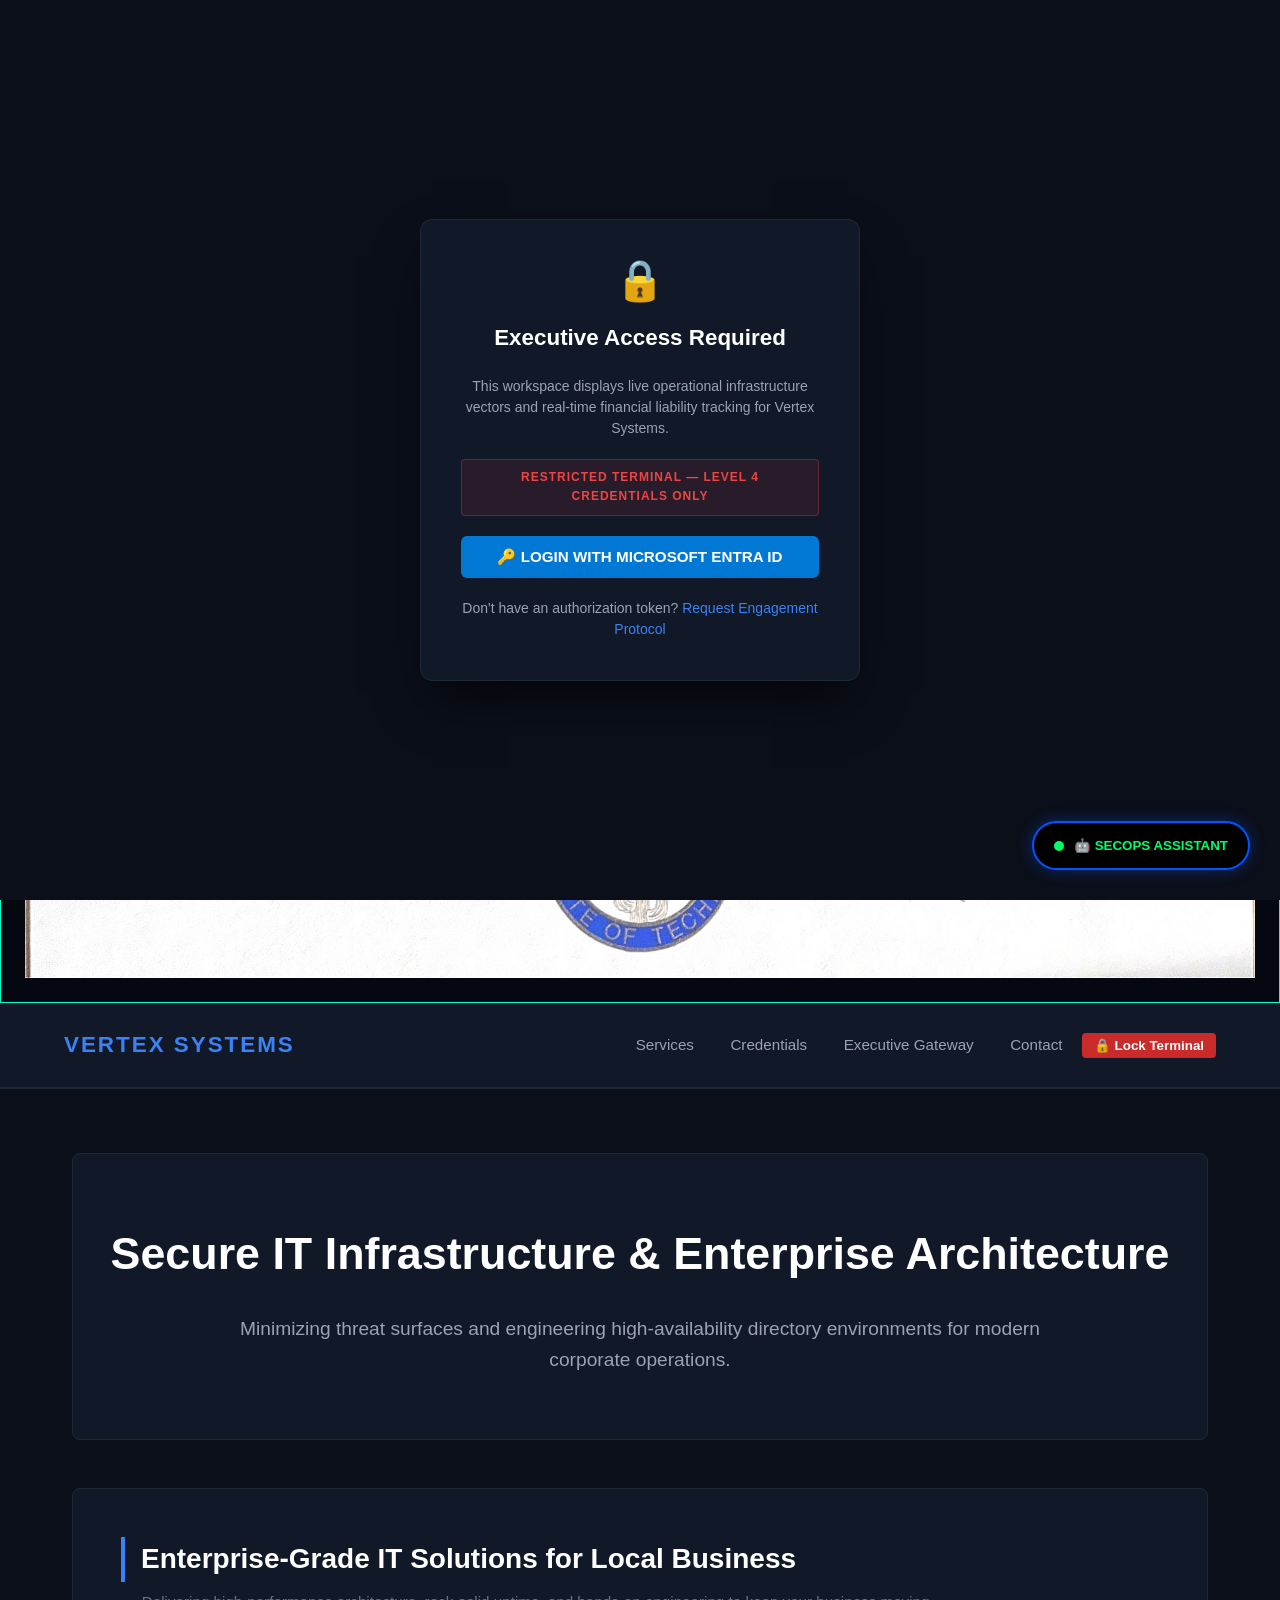
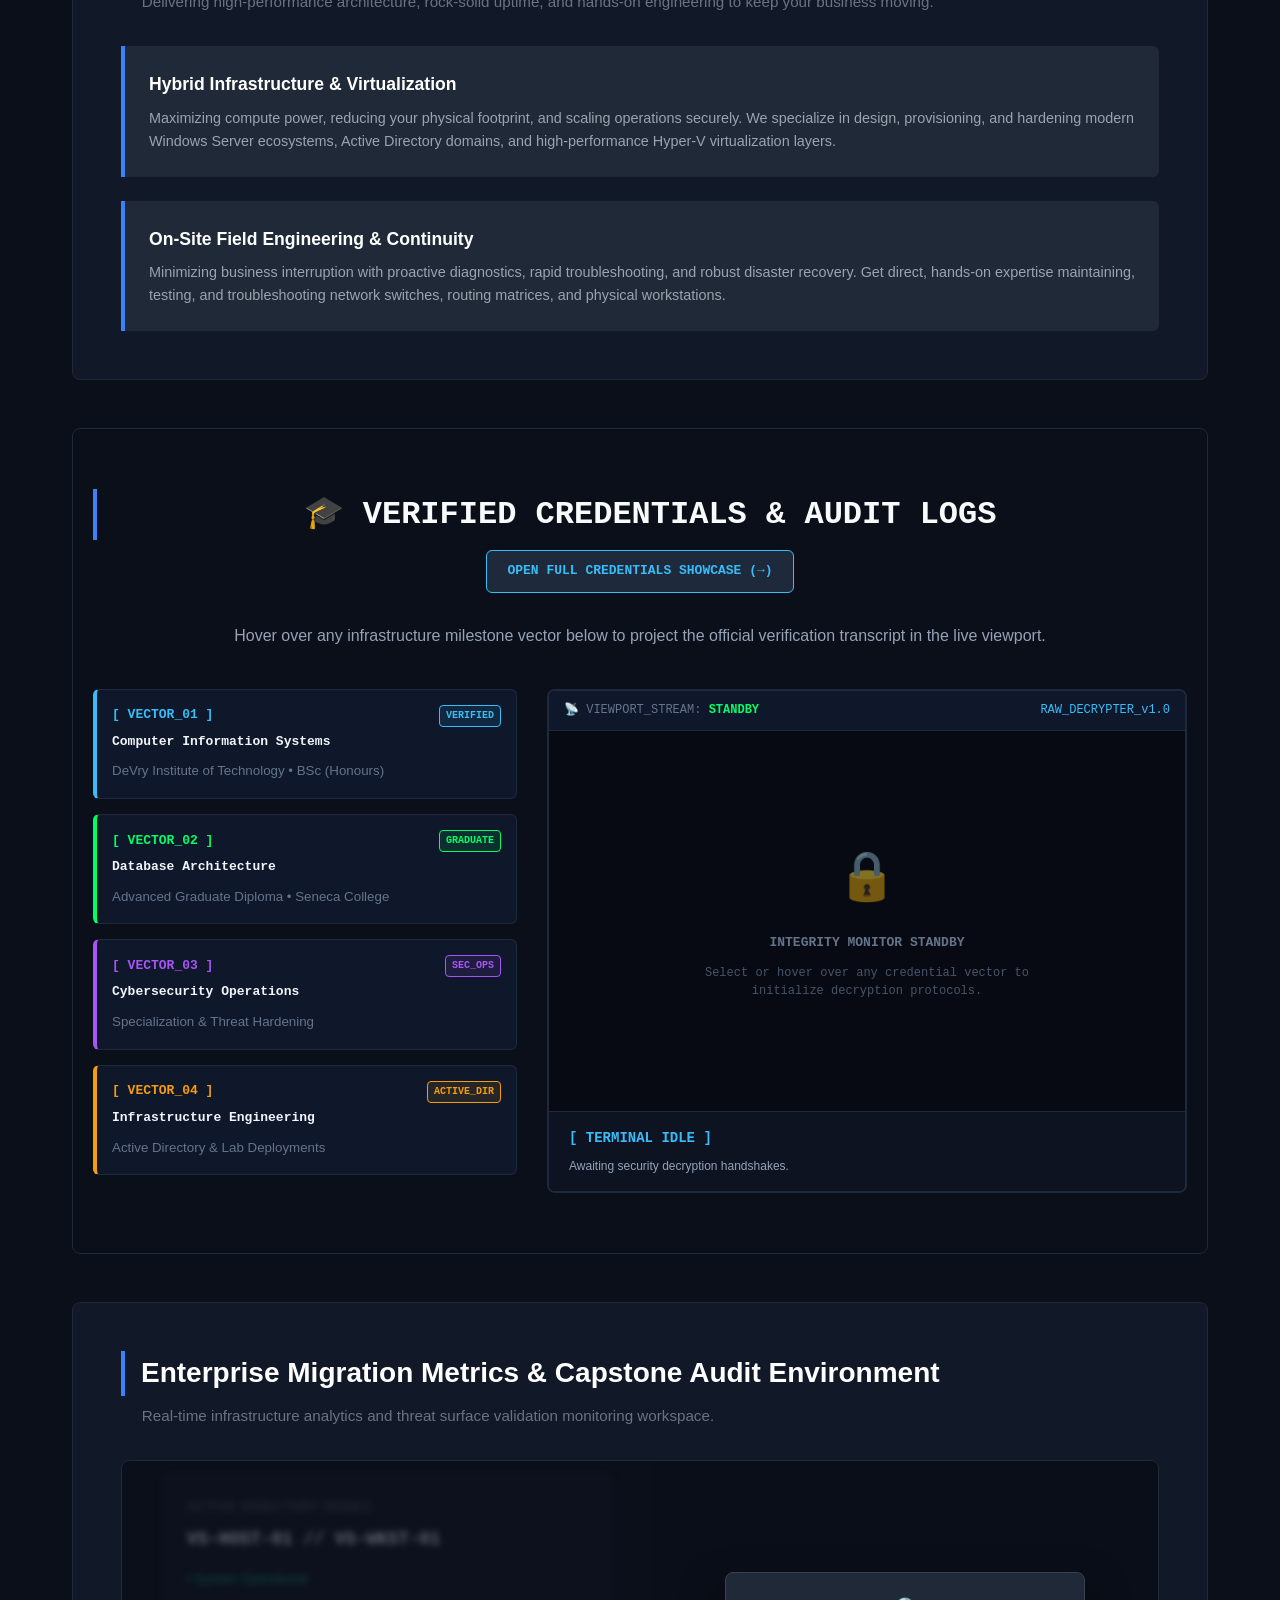
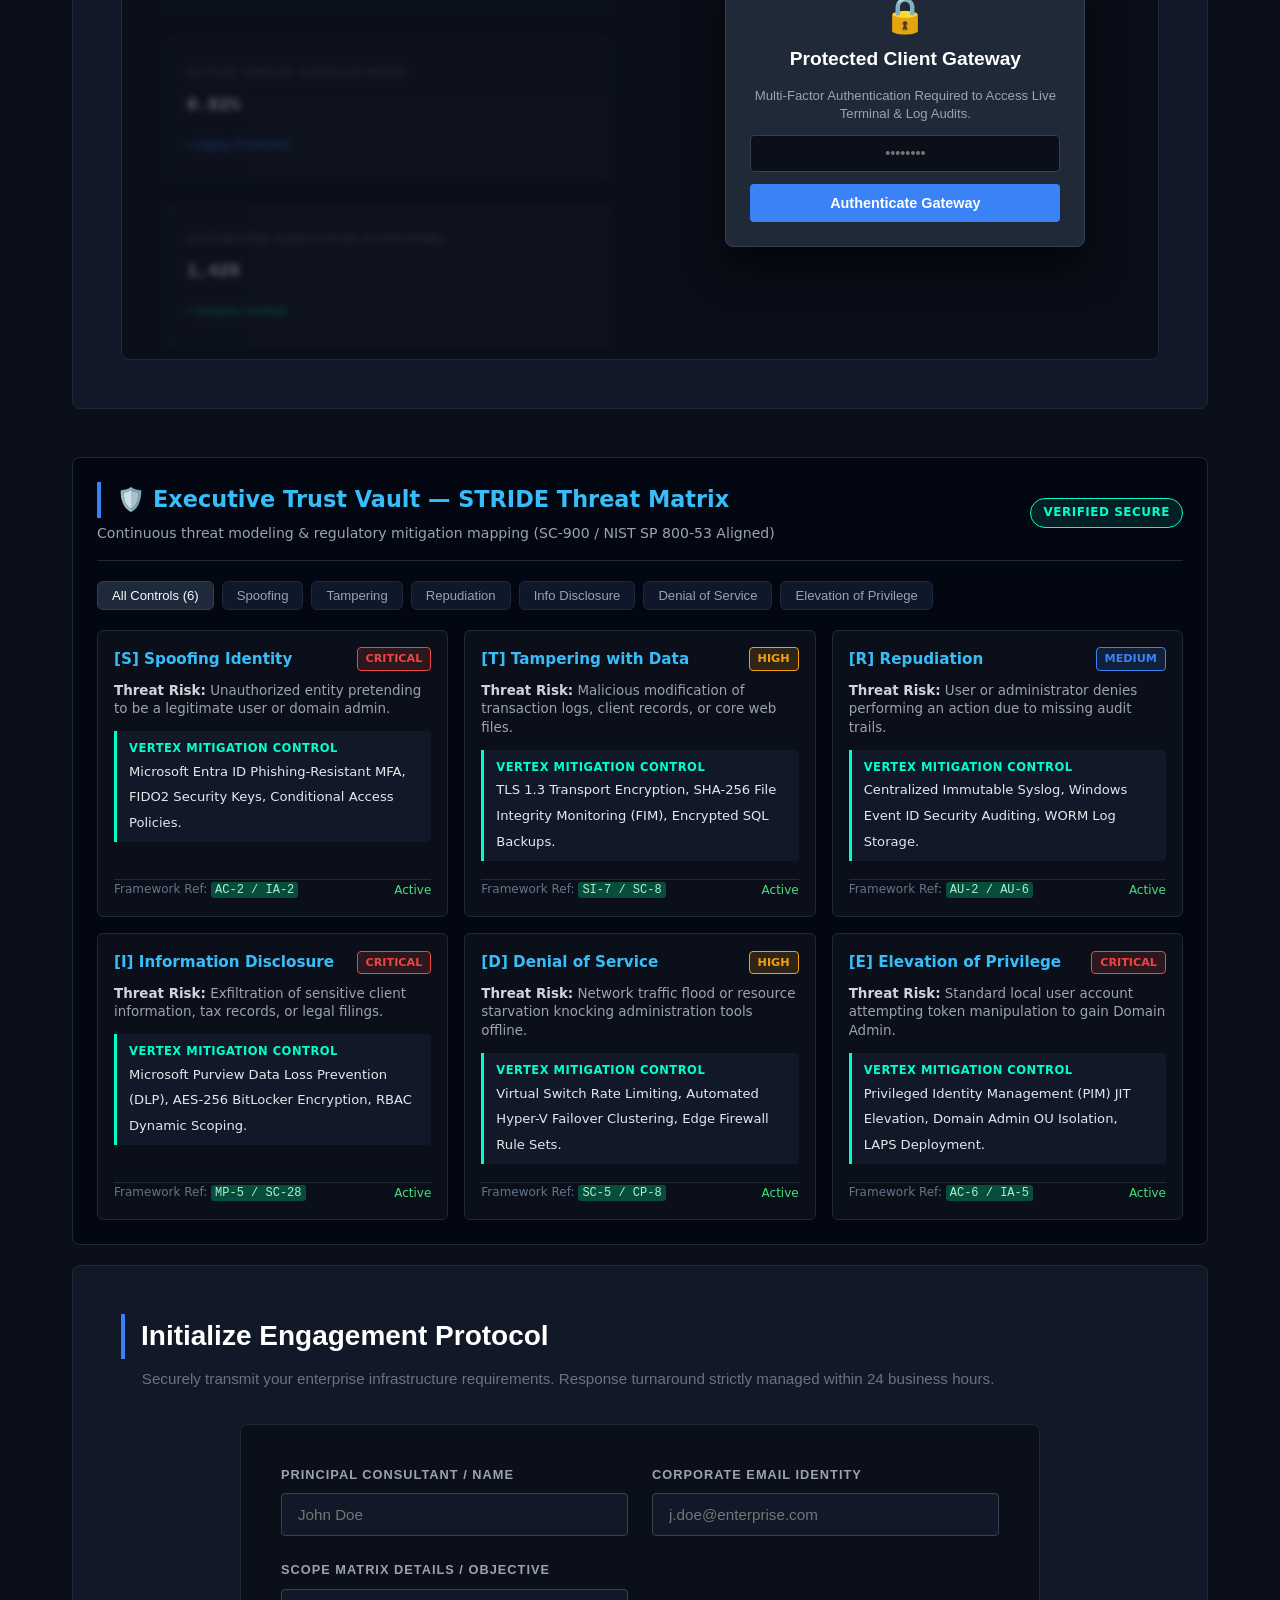
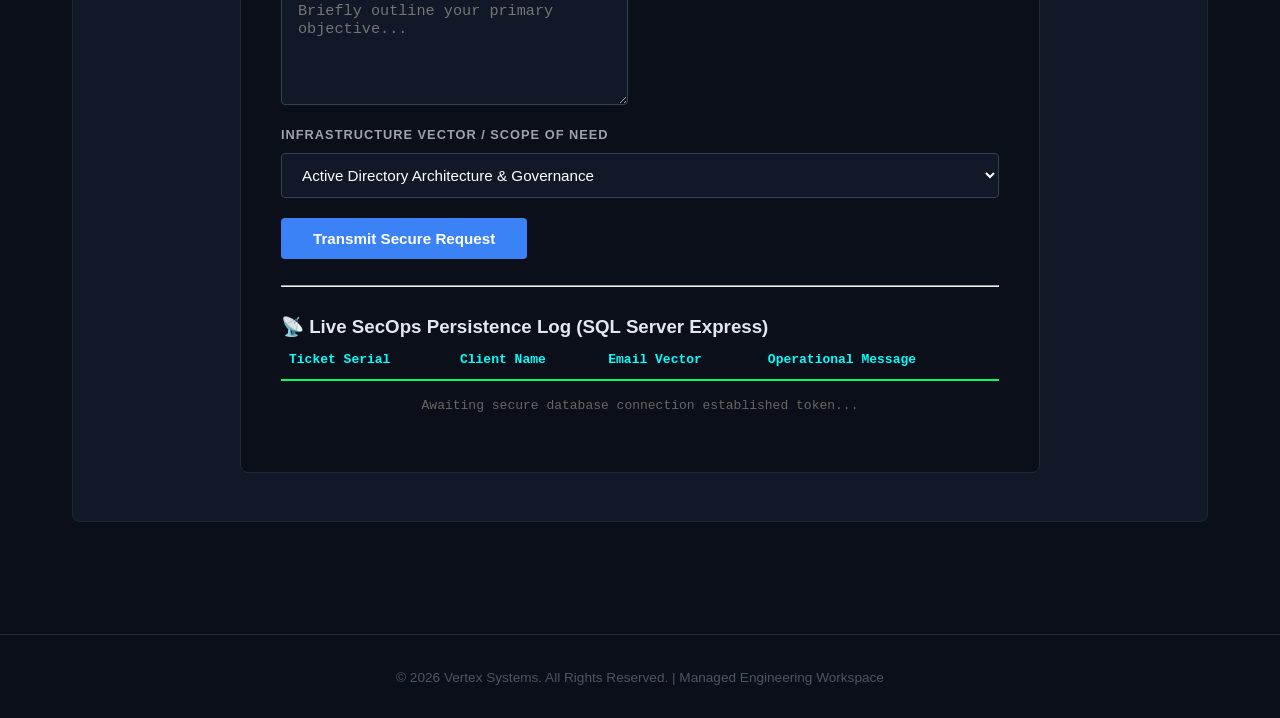
==== commit 0d488640: "Phase 3A: Fix SQL connection string and link #portfolio to credentials.html" ====
--- a/index.html
+++ b/index.html
@@ -194,6 +194,7 @@
                 <h2
                     style="font-family: monospace; color: #f8fafc; font-size: 2rem; margin-bottom: 10px; text-align: center;">
                     🎓 VERIFIED CREDENTIALS & AUDIT LOGS</h2>
+                <div style="text-align: center; margin-bottom: 30px;"><a href="/credentials.html" style="display: inline-block; padding: 10px 20px; background: #1e293b; color: #38bdf8; border: 1px solid #38bdf8; border-radius: 6px; font-family: monospace; text-decoration: none; font-weight: bold;">OPEN FULL CREDENTIALS SHOWCASE (&rarr;)</a></div>
                 <p style="color: #94a3b8; font-family: sans-serif; margin-bottom: 40px; text-align: center;">Hover over
                     any infrastructure milestone vector below to project the official verification transcript in the
                     live viewport.</p>
